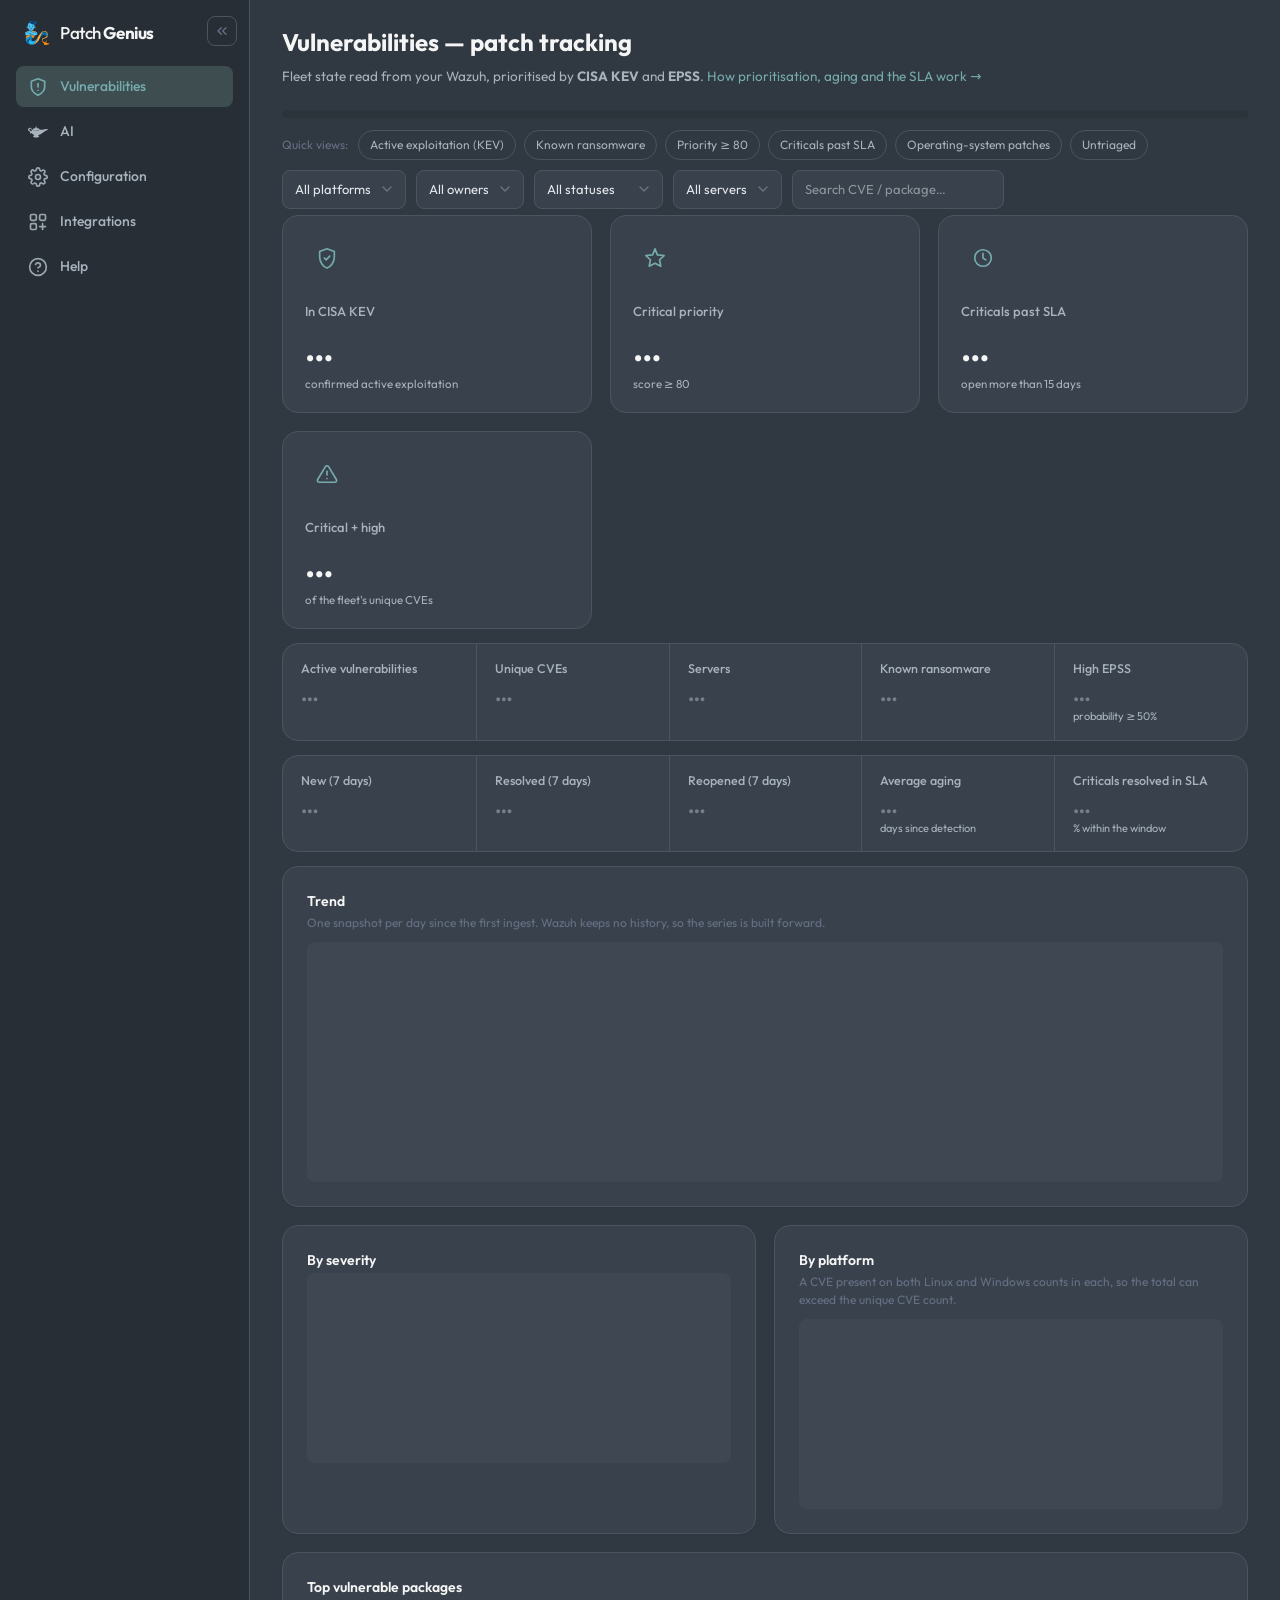
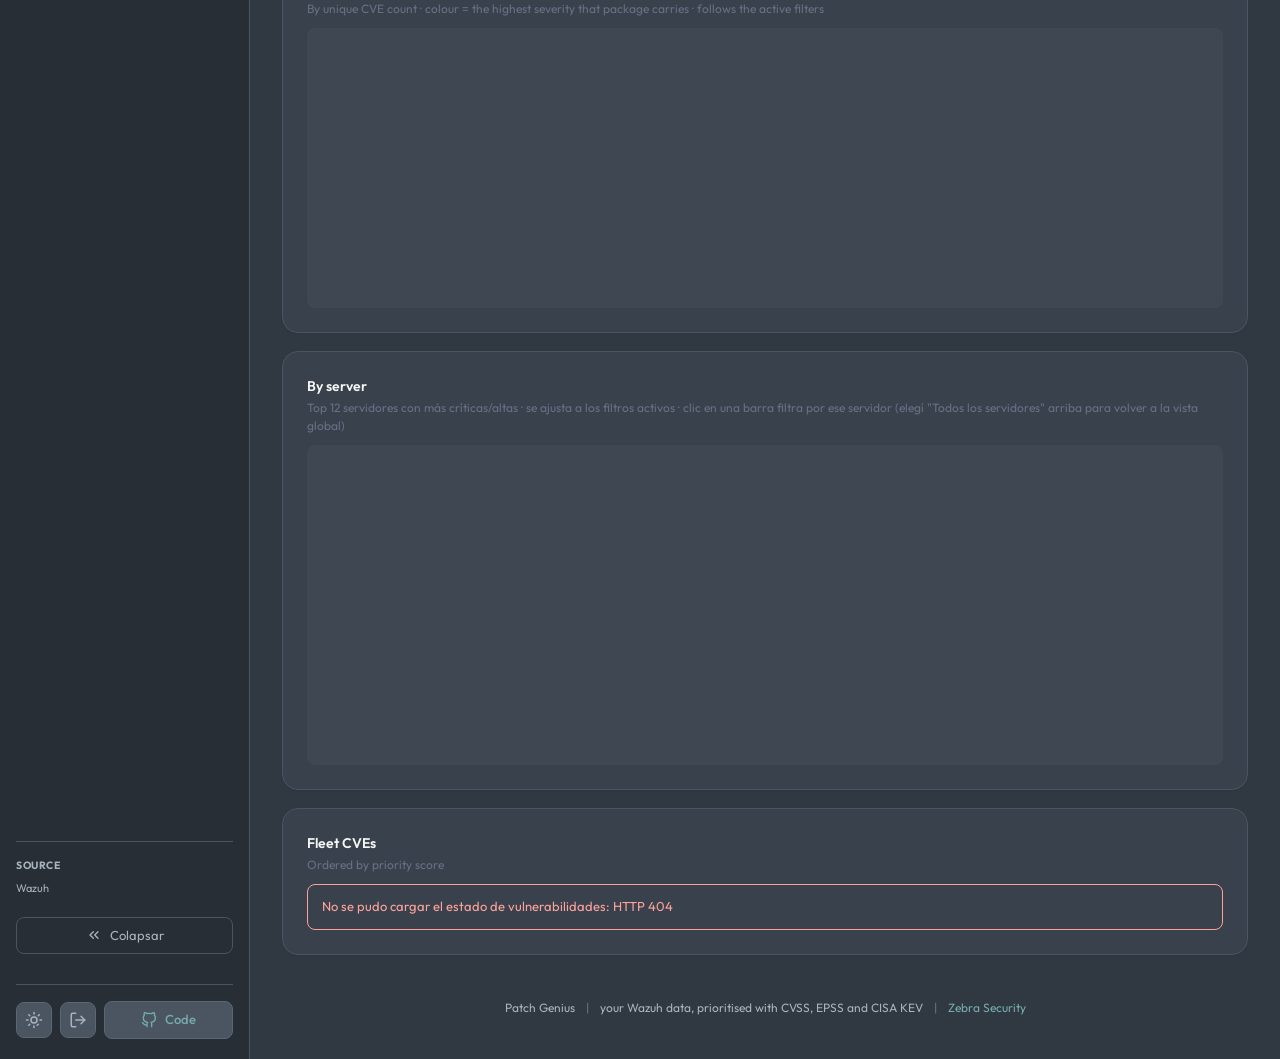
==== static/index.html @ 3a37c3ce "Move the AI brief to its own page The brief is prose — several paragraphs of it — and it was wedged " ====
<!DOCTYPE html>
<html lang="en">
<head>
<meta charset="UTF-8">
<meta name="viewport" content="width=device-width, initial-scale=1.0">
<link rel="icon" type="image/svg+xml" href="/static/assets/soar-shield.svg">
<meta name="theme-color" content="#465fff">
<title>Patch Genius — Vulnerabilities</title>
<link rel="icon" type="image/svg+xml" href="/static/assets/genie.svg">
<link rel="preload" href="/static/tailwind.css" as="style">
<link rel="stylesheet" href="/static/theme.css">
<link rel="stylesheet" href="/static/tailwind.css">
<link rel="stylesheet" href="/static/sidebar.css">
<script>try{if(localStorage.getItem('soc.navCollapsed')==='1')document.documentElement.classList.add('nav-collapsed')}catch(e){}</script>
<script>
  // Fija el tema antes del primer paint para no parpadear.
  (function () {
    try {
      var t = localStorage.getItem('soc.theme');
      if (t !== 'soc' && t !== 'light') t = 'soc';
      document.documentElement.setAttribute('data-theme', t === 'soc' ? 'dark' : 'light');
      document.documentElement.setAttribute('data-brand', t);
    } catch (e) {
      document.documentElement.setAttribute('data-theme', 'dark');
      document.documentElement.setAttribute('data-brand', 'soc');
    }
  })();
</script>
<script src="/static/i18n.js"></script>
<script src="/static/theme.js"></script>
<!-- ApexCharts vendorizado localmente (funciona sin internet / airgap). -->
<script src="/static/vendor/apexcharts.min.js"></script>
<style>
/* ===== Vulnerabilidades — mismos patrones que el resto del panel original ===== */
.visually-hidden{position:absolute;width:1px;height:1px;padding:0;margin:-1px;overflow:hidden;clip:rect(0 0 0 0);white-space:nowrap;border:0}

.page-header{margin-bottom:22px}
.page-title{font-size:24px;font-weight:700;color:var(--color-gray-800);margin:0 0 6px}
.page-desc{color:var(--color-gray-500);font-size:13.5px;line-height:1.6;max-width:860px;margin:0}
[data-theme="dark"] .page-title{color:var(--color-white)}
[data-theme="dark"] .page-desc{color:var(--color-gray-400)}

.demo-banner{display:flex;align-items:center;gap:10px;background:var(--color-brand-50);
  border:1px solid var(--color-brand-200);color:var(--color-brand-700);border-radius:var(--radius-lg);
  padding:10px 14px;font-size:12.5px;margin-bottom:18px}
[data-theme="dark"] .demo-banner{background:#465fff1f;border-color:#465fff40;color:var(--color-brand-300)}
.demo-banner a{color:inherit;text-decoration:underline}

.stat-grid{display:grid;grid-template-columns:repeat(8,1fr);gap:14px;margin-bottom:14px}
@media (max-width:1450px){.stat-grid{grid-template-columns:repeat(4,1fr)}}
@media (max-width:800px){.stat-grid{grid-template-columns:repeat(2,1fr)}}
.stat-card{border:1px solid var(--color-gray-200);border-radius:var(--radius-2xl);background:var(--color-white);
  padding:16px;display:flex;flex-direction:column;gap:8px}
.stat-card .label{font-size:12.5px;color:var(--color-gray-500);font-weight:500}
.stat-card .value{font-size:24px;font-weight:700;color:var(--color-gray-800);font-variant-numeric:tabular-nums;line-height:1.1}
.stat-card .value.is-muted{color:var(--color-gray-300);animation:pulse-skel 1.4s ease-in-out infinite}
@keyframes pulse-skel{0%,100%{opacity:.4}50%{opacity:.9}}
@keyframes skel-shimmer{0%{background-position:100% 0}100%{background-position:0 0}}
.donut-box.is-loading,#chartPkgs.is-loading,#chartSrv.is-loading,#chartEvol.is-loading{
  background:linear-gradient(90deg,var(--color-gray-100) 25%,var(--color-gray-50) 37%,var(--color-gray-100) 63%);
  background-size:400% 100%;animation:skel-shimmer 1.4s ease infinite;border-radius:var(--radius-lg)}
[data-theme="dark"] .donut-box.is-loading,[data-theme="dark"] #chartPkgs.is-loading,
[data-theme="dark"] #chartSrv.is-loading,[data-theme="dark"] #chartEvol.is-loading{
  background:linear-gradient(90deg,#ffffff08 25%,#ffffff14 37%,#ffffff08 63%);background-size:400% 100%}
.cache-age{font-size:11.5px;color:var(--color-gray-400)}
.stat-card.is-bad .value{color:#b42318}
.stat-card.is-good .value{color:#15803d}
.stat-card .hint{font-size:11.5px;color:var(--color-gray-400)}
[data-theme="dark"] .stat-card{border-color:var(--color-gray-800);background:var(--color-gray-dark)}
[data-theme="dark"] .stat-card .value{color:var(--color-white)}
[data-theme="dark"] .stat-card .label{color:var(--color-gray-400)}
[data-theme="dark"] .stat-card.is-bad .value{color:#fda29b}
[data-theme="dark"] .stat-card.is-good .value{color:var(--pg-ok-fg)}

.card-h{font-size:14px;font-weight:600;color:var(--color-gray-800);margin:0 0 2px}
.card-sub{font-size:12px;color:var(--color-gray-500);margin:0 0 10px}
[data-theme="dark"] .card-h{color:var(--color-white)}
.dash-empty{color:var(--color-gray-400);font-size:13px;text-align:center;padding:28px 0}

.mono{font-family:var(--font-mono);font-size:12px;font-weight:600;color:var(--color-brand-700);
  background:var(--color-brand-50);padding:2px 8px;border-radius:6px;white-space:nowrap}
[data-theme="dark"] .mono{background:#84cc1626;color:var(--color-brand-300)}
.pbadge{display:inline-block;padding:3px 10px;border-radius:9999px;font-size:11px;font-weight:700}
.p-critical{background:#fde7e9;color:#b42318}
.p-high{background:#ffedd5;color:#c2410c}
.p-medium{background:#fef9c3;color:#a16207}
.p-low{background:#dcfce7;color:#15803d}
.p-unknown{background:var(--color-gray-100);color:var(--color-gray-500)}
.cve-flags{display:flex;align-items:center;gap:5px;flex-wrap:wrap;margin-top:5px}
.kev-badge{display:inline-flex;align-items:center;gap:3px;padding:2px 8px 2px 6px;border-radius:6px;
  font-size:10.5px;font-weight:700;background:#b42318;color:#fff;letter-spacing:.03em;
  box-shadow:0 0 0 1px #ffffff40 inset;cursor:help}
.kev-badge svg{width:10px;height:10px;flex:none}
.sla-badge{display:inline-block;padding:2px 8px;border-radius:6px;font-size:10.5px;font-weight:700;
  background:#fde7e9;color:#b42318}
[data-theme="dark"] .sla-badge{background:var(--pg-sev-critical)26;color:#fda29b}
.ransom-badge{display:inline-flex;align-items:center;gap:3px;padding:2px 8px;border-radius:6px;
  font-size:10.5px;font-weight:700;background:#3b0764;color:#fff}
[data-theme="dark"] .ransom-badge{background:#a855f740;color:#e9d5ff}
.agent-more{color:var(--color-gray-400);cursor:help;text-decoration:underline dotted;text-underline-offset:2px}
.sbadge{display:inline-block;padding:3px 10px;border-radius:9999px;font-size:11px;font-weight:600;
  background:var(--color-gray-100);color:var(--color-gray-600);text-transform:capitalize;white-space:nowrap}
.s-pendiente{background:#fef9c3;color:#a16207}
.s-en_curso{background:#dbeafe;color:#1d4ed8}
.s-parcial{background:#e0e7ff;color:#4338ca}
.s-resuelto{background:#dcfce7;color:#15803d}
.s-aceptado_riesgo{background:var(--color-gray-100);color:var(--color-gray-500)}
[data-theme="dark"] .sbadge{background:#ffffff12;color:var(--color-gray-300)}

.dash-table-wrap{overflow-x:auto}
.dash-table{width:100%;border-collapse:collapse;font-size:13px}
.dash-table thead th{text-align:left;padding:10px 12px;font-size:11px;font-weight:600;text-transform:uppercase;
  letter-spacing:.04em;color:var(--color-gray-500);border-bottom:1px solid var(--color-gray-200);white-space:nowrap}
.dash-table tbody td{padding:10px 12px;border-bottom:1px solid var(--color-gray-100);color:var(--color-gray-700);vertical-align:top}
.dash-table tbody tr:last-child td{border-bottom:none}
[data-theme="dark"] .dash-table thead th{color:var(--color-gray-400);border-bottom-color:var(--color-gray-800)}
[data-theme="dark"] .dash-table tbody td{border-bottom-color:var(--color-gray-800);color:var(--color-gray-300)}

.toolbar{display:flex;gap:10px;flex-wrap:wrap;align-items:center;margin-bottom:20px}
.select,.input{appearance:none;-webkit-appearance:none;
  background:var(--color-white) url("data:image/svg+xml,%3Csvg xmlns='http://www.w3.org/2000/svg' width='16' height='16' viewBox='0 0 24 24' fill='none' stroke='%236b7280' stroke-width='2' stroke-linecap='round' stroke-linejoin='round'%3E%3Cpolyline points='6 9 12 15 18 9'/%3E%3C/svg%3E") no-repeat right 10px center;
  border:1px solid var(--color-gray-200);border-radius:var(--radius-lg);padding:9px 34px 9px 12px;font-size:13px;
  color:var(--color-gray-700);cursor:pointer;font-family:inherit}
.input{background-image:none;padding-right:12px;cursor:text}
.select:focus,.input:focus{outline:none;border-color:var(--color-brand-400);box-shadow:0 0 0 3px #465fff26}
[data-theme="dark"] .select,[data-theme="dark"] .input{background-color:var(--color-gray-dark);border-color:var(--color-gray-800);color:var(--color-gray-200)}
.events-count{font-size:12.5px;color:var(--color-gray-500);margin-left:auto;font-variant-numeric:tabular-nums}
.check{display:inline-flex;align-items:center;gap:6px;font-size:13px;color:var(--color-gray-600);cursor:pointer}
[data-theme="dark"] .check{color:var(--color-gray-300)}

.btn-sm{padding:6px 12px;font-size:12.5px;border-radius:var(--radius-lg)}
.btn-ghost{border:1px solid var(--color-gray-200);background:transparent;color:var(--color-gray-700);cursor:pointer;font-family:inherit}
.btn-ghost:hover{background:var(--color-gray-50)}
[data-theme="dark"] .btn-ghost{border-color:var(--color-gray-700);color:var(--color-gray-200)}
[data-theme="dark"] .btn-ghost:hover{background:#ffffff0a}

.loading{color:var(--color-gray-400);font-size:13px;text-align:center;padding:28px 0}
.empty h3{margin:0 0 6px;font-size:15px;color:var(--color-gray-700)}
.empty p{margin:0;font-size:13px;color:var(--color-gray-500)}
[data-theme="dark"] .empty h3{color:var(--color-gray-200)}
.alert{border-radius:var(--radius-lg);padding:12px 14px;font-size:13px}
.alert-err{background:var(--color-error-50);color:var(--color-error-700);border:1px solid var(--color-error-200)}
[data-theme="dark"] .alert-err{background:var(--pg-sev-critical)26;color:#fda29b;border-color:var(--pg-sev-critical)40}

/* Modal de asignación */
.modal-backdrop{position:fixed;inset:0;background:#00000066;display:flex;align-items:center;justify-content:center;z-index:100}
.modal{background:var(--color-white);border-radius:var(--radius-2xl);padding:22px;width:440px;max-width:92vw;
  box-shadow:0 20px 60px #00000040}
.modal h3{margin:0 0 4px;font-size:16px;color:var(--color-gray-800)}
.modal .modal-sub{font-size:12.5px;color:var(--color-gray-500);margin:0 0 16px}
.modal label{display:block;font-size:12px;font-weight:600;color:var(--color-gray-500);margin:12px 0 4px}
.field-hint{font-size:11px;color:var(--color-gray-400);margin:4px 0 0;line-height:1.4}
.modal .input,.modal textarea{width:100%;box-sizing:border-box}
.modal textarea{border:1px solid var(--color-gray-200);border-radius:var(--radius-lg);padding:9px 12px;
  font-size:13px;color:var(--color-gray-700);font-family:inherit;min-height:70px;resize:vertical}
.modal-actions{display:flex;gap:10px;justify-content:flex-end;margin-top:18px}
[data-theme="dark"] .modal{background:var(--color-gray-dark);border:1px solid var(--color-gray-800)}
[data-theme="dark"] .modal h3{color:var(--color-white)}
[data-theme="dark"] .modal textarea{background:var(--color-gray-dark);border-color:var(--color-gray-800);color:var(--color-gray-200)}

.footer{margin-top:26px;padding:18px 0;color:var(--color-gray-400);font-size:12px;text-align:center}
.footer a{color:inherit}
.footer .sep{margin:0 8px;opacity:.5}

/* Paleta "Genius" — colorhunt F5F5F5 / 76ABAE / 303841 / FF5722.
   Se redefine sobre los tokens del tema oscuro en vez de tocar tailwind.css,
   que es un build congelado sin fuente en este repo.
   El naranja de la paleta se reserva para severidad Alta: en un panel de
   seguridad el naranja ya significa algo, y usarlo tambien de color de marca
   volveria ambiguo cada boton. La marca es el teal. */
[data-theme="dark"]{
  --color-gray-dark:var(--pg-surface);   /* superficie de tarjetas */
  --color-gray-900:var(--pg-bg);    /* fondo de pagina */
  --color-gray-950:var(--pg-surface-deep);
  --color-gray-800:var(--pg-border);    /* bordes */
  --color-gray-700:#5a6672;
  --color-gray-400:var(--pg-text-muted);
  --color-gray-300:#c9d1d9;
  --color-white:var(--pg-text);
  --color-brand-500:var(--pg-brand);
  --color-brand-400:var(--pg-brand-soft);
  --color-brand-300:var(--pg-brand-pale);
}
[data-theme="dark"] body{background:var(--pg-bg);color:var(--pg-text)}
[data-theme="dark"] .sidebar{background:var(--pg-surface-deep);border-right:1px solid var(--pg-border)}
[data-theme="dark"] .brand-platform{color:var(--pg-text)}
[data-theme="dark"] .side-nav a{color:var(--pg-text-muted)}
[data-theme="dark"] .side-nav a:hover{background:var(--pg-surface);color:var(--pg-text)}
[data-theme="dark"] .side-nav a.active{background:#3d4d50;color:var(--pg-brand)}
[data-theme="dark"] .footer{color:var(--pg-text-muted)}
[data-theme="dark"] .btn-primary,[data-theme="dark"] .btn{background:var(--pg-brand);border-color:var(--pg-brand);color:var(--pg-on-brand)}
[data-theme="dark"] a{color:var(--pg-brand)}
[data-theme="dark"] .select:focus,[data-theme="dark"] .input:focus{outline:2px solid var(--pg-brand)}
/* Silueta usada como mascara: asi hereda el color del enlace y su estado
   activo, cosa que un <img> externo no puede hacer. */
.ai-ico{width:20px;height:20px;flex:none;background-color:currentColor;
  -webkit-mask:url(/static/assets/genie-lamp.svg) no-repeat center/contain;
  mask:url(/static/assets/genie-lamp.svg) no-repeat center/contain}
.brand-platform .shield{width:26px;height:26px;object-fit:contain;flex:none}
.qf{font-size:12px;padding:5px 11px;border-radius:999px;cursor:pointer;
    border:1px solid var(--color-gray-800);background:transparent;color:var(--color-gray-400)}
.qf:hover{border-color:var(--pg-brand);color:var(--pg-brand)}
.qf.on{background:var(--pg-brand);border-color:var(--pg-brand);color:var(--pg-on-brand);font-weight:600}
.chip{display:inline-flex;align-items:center;gap:6px;font-size:12px;padding:4px 8px 4px 10px;
      border-radius:999px;background:var(--color-gray-dark);border:1px solid var(--color-gray-800);
      color:var(--color-gray-300)}
.chip b{font-weight:600;color:var(--color-white)}
.chip button{border:0;background:transparent;color:var(--color-gray-400);cursor:pointer;
             font-size:14px;line-height:1;padding:0 2px}
.chip button:hover{color:var(--pg-sev-high)}
.chip-clear{font-size:12px;color:var(--pg-brand);background:none;border:0;cursor:pointer;text-decoration:underline}
/* Jerarquia de indicadores, siguiendo el patron de TailAdmin: pocas tarjetas
   grandes con icono arriba, el resto compacto debajo. Antes eran catorce cajas
   identicas y ninguna se leia primero. */
.stat-grid-hero{grid-template-columns:repeat(auto-fit,minmax(230px,1fr));gap:18px;margin-bottom:14px}
.stat-grid-sub{grid-template-columns:repeat(auto-fit,minmax(160px,1fr));gap:14px;margin-bottom:14px}
.stat-hero{padding:20px 22px}
.stat-hero .value{font-size:34px;letter-spacing:-.5px}
.stat-hero .label{font-size:13px}
.stat-ico{display:flex;align-items:center;justify-content:center;width:44px;height:44px;
          border-radius:12px;margin-bottom:14px;background:var(--pg-border)33;color:var(--pg-brand)}
.stat-ico svg{width:22px;height:22px}
.stat-hero.is-bad .stat-ico{background:var(--pg-sev-high)26;color:var(--pg-sev-high)}
[data-theme="dark"] .stat-ico{background:var(--pg-border)40}
.stat-grid-sub .stat-card{padding:14px 16px}
.stat-grid-sub .value{font-size:20px}
/* Metricas de contexto agrupadas en una sola tarjeta con divisores internos
   (patron del dashboard SaaS de TailAdmin). Diez cajas bordeadas sueltas eran
   mucho borde para numeros que son contexto, y no decian que va con que. */
.stat-strip{display:grid;grid-template-columns:repeat(auto-fit,minmax(150px,1fr));
  border:1px solid var(--pg-border);border-radius:var(--radius-2xl,16px);
  background:var(--pg-surface);margin-bottom:14px;overflow:hidden}
.strip-cell{padding:15px 18px;border-left:1px solid var(--pg-border)}
.strip-cell:first-child{border-left:0}
.strip-cell .label{font-size:12.5px;color:var(--pg-text-muted);font-weight:500}
.strip-cell .value{font-size:21px;font-weight:700;color:var(--pg-text);
  font-variant-numeric:tabular-nums;line-height:1.25;margin-top:2px}
.strip-cell .value.is-muted{color:var(--pg-text-muted);opacity:.55}
.strip-cell .hint{font-size:11px;color:var(--pg-text-muted);margin-top:3px;line-height:1.4}
@media (max-width:640px){.strip-cell{border-left:0;border-top:1px solid var(--pg-border)}
  .strip-cell:first-child{border-top:0}}
/* Paginacion del lado del servidor: cada fila trae su detalle por agente y por
   paquete, asi que traer el parque entero para pintar una pagina eran 2,6 MB. */
.pager{display:flex;align-items:center;justify-content:space-between;gap:14px;
  flex-wrap:wrap;margin-top:16px;padding-top:14px;border-top:1px solid var(--pg-border)}
.pager-size{display:flex;align-items:center;gap:8px;font-size:12.5px;color:var(--pg-text-muted)}
.pager-size .select{width:auto;padding-right:30px}
.pager-range{font-size:12.5px;color:var(--pg-text-muted)}
.pager-nav{display:flex;align-items:center;gap:6px}
.pg-num{min-width:32px;height:32px;padding:0 8px;border-radius:8px;font-size:12.5px;cursor:pointer;
  border:1px solid var(--pg-border);background:transparent;color:var(--pg-text-muted)}
.pg-num:hover{border-color:var(--pg-brand);color:var(--pg-brand)}
.pg-num.on{background:var(--pg-brand);border-color:var(--pg-brand);color:var(--pg-on-brand);font-weight:600}
.pg-gap{color:var(--pg-text-muted);padding:0 2px;font-size:12.5px}
.pager button[disabled]{opacity:.4;cursor:default}
@media (max-width:640px){.pager{justify-content:center}}
/* Severidad como control segmentado en vez de desplegable (patron de tabs de
   TailAdmin). Son seis opciones fijas: verlas todas y elegir en un clic es mejor
   que abrir una lista, y ademas deja lugar para el conteo de cada una. */
.sevtabs{display:flex;justify-content:safe center;overflow-x:auto;gap:2px;padding:4px;border-radius:11px;
  background:var(--pg-surface-alt);margin-bottom:12px}
.sevtabs::-webkit-scrollbar{height:5px}
.sevtabs::-webkit-scrollbar-thumb{background:var(--pg-border);border-radius:999px}
.sevtab{display:inline-flex;align-items:center;gap:7px;white-space:nowrap;cursor:pointer;
  border:0;background:transparent;color:var(--pg-text-muted);font-size:.83rem;font-weight:500;
  padding:8px 13px;border-radius:8px;transition:background .15s,color .15s;font-family:inherit}
.sevtab:hover{color:var(--pg-text)}
.sevtab.on{background:var(--pg-surface);color:var(--pg-text);font-weight:600;
  box-shadow:0 1px 2px rgba(0,0,0,.25)}
.sevtab .dot{width:8px;height:8px;border-radius:3px;flex:none}
.sevtab .n{font-size:.76rem;color:var(--pg-text-muted);font-variant-numeric:tabular-nums}
.sevtab.on .n{color:var(--pg-text)}

/* Paginacion con texto: numeros de 40x40 y "Pagina X de Y" cuando no entran. */
.pg-num{min-width:40px;height:40px;padding:0 10px;border-radius:9px;font-size:.84rem;cursor:pointer;
  border:1px solid transparent;background:transparent;color:var(--pg-text-muted);font-family:inherit}
.pg-num:hover{background:var(--pg-brand);color:var(--pg-on-brand)}
.pg-num.on{background:var(--pg-brand);color:var(--pg-on-brand);font-weight:600}
.pager-mobile{display:none;font-size:.83rem;color:var(--pg-text-muted);font-weight:500}
@media (max-width:700px){
  #pagerPages{display:none}
  .pager-mobile{display:block}
}
</style>
</head>
<body>
<div class="app-shell">
<aside class="sidebar">
  <span class="brand-platform"><img class="shield" src="/static/assets/genie.svg" alt=""><span>Patch <b>Genius</b></span></span>
  <nav class="side-nav" aria-label="Main navigation">
    <a href="/" class="active" aria-current="page">
      <svg viewBox="0 0 24 24" fill="none" stroke="currentColor" stroke-width="2" stroke-linecap="round" stroke-linejoin="round" aria-hidden="true"><path d="M12 22s8-4 8-10V5l-8-3-8 3v7c0 6 8 10 8 10z"/><line x1="12" y1="8" x2="12" y2="12"/><line x1="12" y1="16" x2="12.01" y2="16"/></svg>
      <span data-i18n="nav.vulns">Vulnerabilities</span>
    </a>
    <a href="/brief">
      <span class="ai-ico" aria-hidden="true"></span>
      <span data-i18n="nav.brief">AI</span>
    </a>
    <a href="/config">
      <svg viewBox="0 0 24 24" fill="none" stroke="currentColor" stroke-width="2" stroke-linecap="round" stroke-linejoin="round" aria-hidden="true"><circle cx="12" cy="12" r="3"/><path d="M19.4 15a1.65 1.65 0 0 0 .33 1.82l.06.06a2 2 0 1 1-2.83 2.83l-.06-.06a1.65 1.65 0 0 0-1.82-.33 1.65 1.65 0 0 0-1 1.51V21a2 2 0 1 1-4 0v-.09A1.65 1.65 0 0 0 9 19.4a1.65 1.65 0 0 0-1.82.33l-.06.06a2 2 0 1 1-2.83-2.83l.06-.06a1.65 1.65 0 0 0 .33-1.82 1.65 1.65 0 0 0-1.51-1H3a2 2 0 1 1 0-4h.09A1.65 1.65 0 0 0 4.6 9a1.65 1.65 0 0 0-.33-1.82l-.06-.06a2 2 0 1 1 2.83-2.83l.06.06A1.65 1.65 0 0 0 9 4.6a1.65 1.65 0 0 0 1-1.51V3a2 2 0 1 1 4 0v.09a1.65 1.65 0 0 0 1 1.51 1.65 1.65 0 0 0 1.82-.33l.06-.06a2 2 0 1 1 2.83 2.83l-.06.06a1.65 1.65 0 0 0-.33 1.82V9a1.65 1.65 0 0 0 1.51 1H21a2 2 0 1 1 0 4h-.09a1.65 1.65 0 0 0-1.51 1z"/></svg>
      <span data-i18n="nav.config">Configuration</span>
    </a>
    <a href="/integraciones">
      <svg viewBox="0 0 24 24" fill="none" stroke="currentColor" stroke-width="2" stroke-linecap="round" stroke-linejoin="round" aria-hidden="true"><rect x="3" y="3" width="7" height="7" rx="1.5"/><rect x="14" y="3" width="7" height="7" rx="1.5"/><rect x="3" y="14" width="7" height="7" rx="1.5"/><path d="M17.5 14v7M14 17.5h7"/></svg>
      <span data-i18n="nav.integrations">Integrations</span>
    </a>
    <a href="/ayuda">
      <svg viewBox="0 0 24 24" fill="none" stroke="currentColor" stroke-width="2" stroke-linecap="round" stroke-linejoin="round" aria-hidden="true"><circle cx="12" cy="12" r="10"/><path d="M9.09 9a3 3 0 0 1 5.83 1c0 2-3 3-3 3"/><line x1="12" y1="17" x2="12.01" y2="17"/></svg>
      <span data-i18n="nav.help">Help</span>
    </a>
  </nav>
  <div class="sidebar-spacer"></div>
  <div class="side-status">
    <span class="side-status-h">Source</span>
    <span class="build-version" id="sideSource">Wazuh</span>
  </div>
  <div class="sidebar-foot">
    <button type="button" class="theme-toggle" id="themeToggle" onclick="toggleTheme()" aria-label="Toggle light/dark theme" title="Toggle theme">
      <svg class="icon-moon" viewBox="0 0 24 24" fill="none" stroke="currentColor" stroke-width="2" stroke-linecap="round" stroke-linejoin="round"><path d="M21 12.79A9 9 0 1 1 11.21 3 7 7 0 0 0 21 12.79z"/></svg>
      <svg class="icon-sun" viewBox="0 0 24 24" fill="none" stroke="currentColor" stroke-width="2" stroke-linecap="round" stroke-linejoin="round"><circle cx="12" cy="12" r="4"/><path d="M12 2v2M12 20v2M4.93 4.93l1.41 1.41M17.66 17.66l-1.41 1.41M2 12h2M20 12h2M6.34 17.66l-1.41 1.41M19.07 4.93l-1.41 1.41"/></svg>
    </button>
    <button type="button" class="theme-toggle" id="logoutBtn" onclick="doLogout()"
            aria-label="Sign out" title="Sign out">
      <svg viewBox="0 0 24 24" fill="none" stroke="currentColor" stroke-width="2" stroke-linecap="round" stroke-linejoin="round" aria-hidden="true"><path d="M9 21H5a2 2 0 0 1-2-2V5a2 2 0 0 1 2-2h4"/><polyline points="16 17 21 12 16 7"/><line x1="21" y1="12" x2="9" y2="12"/></svg>
    </button>
    <a class="nav-exit" href="https://github.com/" target="_blank" rel="noopener" style="text-decoration:none;justify-content:center;flex:1">
      <svg viewBox="0 0 24 24" fill="none" stroke="currentColor" stroke-width="2" stroke-linecap="round" stroke-linejoin="round" aria-hidden="true"><path d="M9 19c-5 1.5-5-2.5-7-3m14 6v-3.87a3.37 3.37 0 0 0-.94-2.61c3.14-.35 6.44-1.54 6.44-7A5.44 5.44 0 0 0 20 4.77 5.07 5.07 0 0 0 19.91 1S18.73.65 16 2.48a13.38 13.38 0 0 0-7 0C6.27.65 5.09 1 5.09 1A5.07 5.07 0 0 0 5 4.77a5.44 5.44 0 0 0-1.5 3.78c0 5.42 3.3 6.61 6.44 7A3.37 3.37 0 0 0 9 18.13V22"/></svg>
      Code
    </a>
  </div>
</aside>
<div class="app-main">
<main class="container">
  <div class="page-header">
    <h1 class="page-title">Vulnerabilities — patch tracking</h1>
    <p class="page-desc">Fleet state read from your Wazuh, prioritised by <strong>CISA KEV</strong> and <strong>EPSS</strong>. <a href="/ayuda">How prioritisation, aging and the SLA work &rarr;</a></p>
  </div>

  <div id="setupHint" style="display:none;background:var(--pg-warn-bg);color:var(--pg-warn-fg);border:1px solid var(--pg-warn-border);
       border-radius:10px;padding:14px 16px;margin-bottom:16px;font-size:13px;line-height:1.6">
    <b>No data yet.</b> Connect your Wazuh in
    <a href="/config" style="color:var(--pg-warn-fg);text-decoration:underline">Configuration</a>
    and run the first refresh. If the indexer only listens on 127.0.0.1 and this app
    runs on another host, read <code>docs/ONBOARDING.md</code> first.
  </div>
  <nav class="sevtabs" id="sevTabs" role="tablist" aria-label="Filter by severity"></nav>
  <div class="quick-filters" style="display:flex;gap:8px;flex-wrap:wrap;margin-bottom:10px;align-items:center">
    <span style="font-size:12px;color:var(--color-gray-500);margin-right:2px">Quick views:</span>
    <button type="button" class="qf" data-qf="kev">Active exploitation (KEV)</button>
    <button type="button" class="qf" data-qf="ransom">Known ransomware</button>
    <button type="button" class="qf" data-qf="score">Priority ≥ 80</button>
    <button type="button" class="qf" data-qf="sla">Criticals past SLA</button>
    <button type="button" class="qf" data-qf="os">Operating-system patches</button>
    <button type="button" class="qf" data-qf="untriaged">Untriaged</button>
  </div>
  <div id="activeChips" style="display:none;gap:8px;flex-wrap:wrap;align-items:center;margin-bottom:10px"></div>
  <div class="toolbar">
    <label class="visually-hidden" for="filter-plat">Filter by platform</label>
    <select class="select" id="filter-plat" aria-label="Filter by platform" onchange="reloadCves()">
      <option value="">All platforms</option>
    </select>
    <label class="visually-hidden" for="filter-owner">Filter by owner</label>
    <select class="select" id="filter-owner" aria-label="Filter by owner" onchange="reloadCves()">
      <option value="">All owners</option>
    </select>
    <label class="visually-hidden" for="filter-estado">Filter by remediation status</label>
    <select class="select" id="filter-estado" aria-label="Filter by remediation status" onchange="reloadCves()">
      <option value="">All statuses</option>
      <option value="pendiente">Pending</option>
      <option value="en_curso">In progress</option>
      <option value="parcial">Partial</option>
      <option value="resuelto">Resolved</option>
      <option value="aceptado_riesgo">Risk accepted</option>
    </select>
    <label class="visually-hidden" for="filter-agent">Filtrar por servidor</label>
    <select class="select" id="filter-agent" aria-label="Filtrar por servidor" onchange="reloadCves()">
      <option value="">All servers</option>
    </select>
    <label class="visually-hidden" for="filter-q">Search CVE, description or package</label>
    <input class="input" id="filter-q" type="search" placeholder="Search CVE / package…" oninput="debouncedReload()">
    <span id="events-count" class="events-count" aria-live="polite"></span>
  </div>
  <p class="cache-age" id="cache-age" style="margin:-14px 0 20px"></p>

  <section class="stat-grid stat-grid-hero" aria-label="Priority indicators">
    <div class="stat-card stat-hero" id="card-kev"><span class="stat-ico"><svg viewBox="0 0 24 24" fill="none" stroke="currentColor" stroke-width="1.8" stroke-linecap="round" stroke-linejoin="round"><path d="M12 2 4 5v6c0 5.5 3.8 10.7 8 12 4.2-1.3 8-6.5 8-12V5l-8-3z"/><path d="m9 12 2 2 4-4"/></svg></span><div class="label">In CISA KEV</div><div class="value is-muted" id="stat-kev">…</div><div class="hint">confirmed active exploitation</div></div>
    <div class="stat-card stat-hero"><span class="stat-ico"><svg viewBox="0 0 24 24" fill="none" stroke="currentColor" stroke-width="1.8" stroke-linecap="round" stroke-linejoin="round"><path d="m12 2 2.6 6.6L22 9.3l-5 4.6 1.3 7L12 17.8 5.7 20.9 7 13.9l-5-4.6 7.4-.7L12 2z"/></svg></span><div class="label">Critical priority</div><div class="value is-muted" id="stat-prio">…</div><div class="hint" id="hint-prio">score ≥ 80</div></div>
    <div class="stat-card stat-hero" id="card-sla"><span class="stat-ico"><svg viewBox="0 0 24 24" fill="none" stroke="currentColor" stroke-width="1.8" stroke-linecap="round" stroke-linejoin="round"><circle cx="12" cy="12" r="9"/><path d="M12 7v5l3 2"/></svg></span><div class="label">Criticals past SLA</div><div class="value is-muted" id="stat-sla">…</div><div class="hint" id="hint-sla">open more than 15 days</div></div>
    <div class="stat-card stat-hero"><span class="stat-ico"><svg viewBox="0 0 24 24" fill="none" stroke="currentColor" stroke-width="1.8" stroke-linecap="round" stroke-linejoin="round"><path d="M10.3 3.9 1.8 18a2 2 0 0 0 1.7 3h17a2 2 0 0 0 1.7-3L13.7 3.9a2 2 0 0 0-3.4 0z"/><line x1="12" y1="9" x2="12" y2="13"/><line x1="12" y1="17" x2="12.01" y2="17"/></svg></span><div class="label">Critical + high</div><div class="value is-muted" id="stat-ca">…</div><div class="hint">of the fleet's unique CVEs</div></div>
  </section>

  <section class="stat-strip" aria-label="Fleet context">
      <div class="strip-cell"><div class="label">Active vulnerabilities</div><div class="value is-muted" id="stat-total">…</div></div>
      <div class="strip-cell"><div class="label">Unique CVEs</div><div class="value is-muted" id="stat-cves">…</div></div>
      <div class="strip-cell"><div class="label">Servers</div><div class="value is-muted" id="stat-srv">…</div></div>
      <div class="strip-cell"><div class="label">Known ransomware</div><div class="value is-muted" id="stat-ransom">…</div></div>
      <div class="strip-cell"><div class="label">High EPSS</div><div class="value is-muted" id="stat-epss">…</div><div class="hint"><span id="hint-epss">probability ≥ 50%</span></div></div>
  </section>

  <section class="stat-strip" aria-label="Last 7 days">
      <div class="strip-cell"><div class="label">New (7 days)</div><div class="value is-muted" id="stat-nuevas">…</div></div>
      <div class="strip-cell"><div class="label">Resolved (7 days)</div><div class="value is-muted" id="stat-resueltas">…</div></div>
      <div class="strip-cell"><div class="label">Reopened (7 days)</div><div class="value is-muted" id="stat-reabiertas">…</div></div>
      <div class="strip-cell"><div class="label">Average aging</div><div class="value is-muted" id="stat-aging">…</div><div class="hint">days since detection</div></div>
      <div class="strip-cell"><div class="label">Criticals resolved in SLA</div><div class="value is-muted" id="stat-sla-pct">…</div><div class="hint">% within the window</div></div>
  </section>

  <div id="sin-datos" hidden>
    <div class="alert alert-err">No data yet. Connect your Wazuh in <a href="/integraciones">Integrations</a>.</div>
  </div>

  <section class="section" aria-label="Trend" style="margin-bottom:18px;">
    <h3 class="card-h">Trend</h3>
    <p class="card-sub">One snapshot per day since the first ingest. Wazuh keeps no history, so the series is built forward.</p>
    <div class="donut-box is-loading" id="chartEvol" style="min-height:240px"></div>
  </section>

  <div class="dist-row" style="display:grid;grid-template-columns:repeat(auto-fit,minmax(320px,1fr));gap:18px;margin-bottom:18px">
    <section class="section" aria-label="By severity" style="margin-bottom:0">
      <h3 class="card-h">By severity</h3>
      <div class="donut-box is-loading" id="donutSev" style="min-height:190px"></div>
      <div class="donut-legend" id="legSev"></div>
    </section>

    <section class="section" aria-label="By platform" style="margin-bottom:0">
      <h3 class="card-h">By platform</h3>
      <p class="card-sub">A CVE present on both Linux and Windows counts in each, so the total can exceed the unique CVE count.</p>
      <div class="donut-box is-loading" id="donutPlat" style="min-height:190px"></div>
      <div class="donut-legend" id="legPlat"></div>
    </section>
  </div>

  <section class="section" aria-label="Top vulnerable packages" style="margin-bottom:18px;">
    <h3 class="card-h">Top vulnerable packages</h3>
    <p class="card-sub">By unique CVE count · colour = the highest severity that package carries · follows the active filters</p>
    <div class="donut-legend" id="legPkgSev" style="flex-direction:row;flex-wrap:wrap;gap:14px;margin-bottom:8px"></div>
    <div id="chartPkgs" class="is-loading" style="min-height:280px"></div>
    <div id="osSummary" style="display:none;margin-top:14px">
      <h4 style="font-size:13px;margin:0 0 4px;font-weight:600">Operating-system level vulnerabilities</h4>
      <p style="font-size:11.5px;color:var(--color-gray-500);margin:0 0 6px;line-height:1.5">
        These close with a cumulative update or KB, not by upgrading a package. They are listed
        separately because a single OS carries thousands of CVEs and would bury the ranking.</p>
    </div>
  </section>

  <section class="section" aria-label="Vulnerabilidades por servidor" style="margin-bottom:18px;">
    <h3 class="card-h">By server</h3>
    <p class="card-sub">Top 12 servidores con más críticas/altas · se ajusta a los filtros activos · clic en una barra filtra por ese servidor (elegí "Todos los servidores" arriba para volver a la vista global)</p>
    <div id="chartSrv" class="is-loading" style="min-height:320px"></div>
  </section>

  <section class="section" aria-label="Fleet CVEs">
    <h3 class="card-h">Fleet CVEs</h3>
    <p class="card-sub">Ordered by priority score</p>
    <div id="cves-body">
      <div class="loading">Loading CVEs…</div>
    </div>
    <div class="pager" id="pager" hidden>
      <div class="pager-size">
        <label for="page-size">Rows per page</label>
        <select class="select" id="page-size" onchange="changePageSize()">
          <option value="10" selected>10</option>
          <option value="25">25</option>
          <option value="50">50</option>
          <option value="100">100</option>
          <option value="200">200</option>
        </select>
      </div>
      <div class="pager-range" id="pagerRange"></div>
      <div class="pager-nav">
        <button type="button" class="btn-ghost btn-sm" id="pgPrev" onclick="goPage(page-1)">Previous</button>
        <span class="pager-mobile" id="pagerMobile"></span>
        <span id="pagerPages"></span>
        <button type="button" class="btn-ghost btn-sm" id="pgNext" onclick="goPage(page+1)">Next</button>
      </div>
    </div>
  </section>

  <footer class="footer">
    Patch Genius <span class="sep">|</span> your Wazuh data, prioritised with CVSS, EPSS and CISA KEV <span class="sep">|</span> <a href="https://zebrasecurity.io" target="_blank" rel="noopener">Zebra Security</a>
  </footer>
</main>
</div><!-- /app-main -->
</div><!-- /app-shell -->

<!-- Modal de asignación -->
<div class="modal-backdrop" id="modal" hidden>
  <div class="modal" role="dialog" aria-modal="true" aria-labelledby="modal-title">
    <h3 id="modal-title">Track</h3>
    <p class="modal-sub" id="modal-cve"></p>
    <label for="m-owner">Owner</label>
    <input class="input" id="m-owner" list="owners-list" placeholder="Name">
    <datalist id="owners-list"></datalist>
    <label for="m-owner-email">Owner e-mail</label>
    <input class="input" id="m-owner-email" type="email" placeholder="nombre@empresa.com">
    <p class="field-hint">Used by the SMTP integration to remind the owner. Nothing is sent while that integration is off.</p>
    <label for="m-status">Status</label>
    <select class="select" id="m-status" style="width:100%">
      <option value="pendiente">Pending</option>
      <option value="en_curso">In progress</option>
      <option value="parcial">Partial</option>
      <option value="resuelto">Resolved</option>
      <option value="aceptado_riesgo">Risk accepted</option>
    </select>
    <label for="m-due">Due date</label>
    <input class="input" id="m-due" type="date">
    <label for="m-notes">Notes</label>
    <textarea id="m-notes" placeholder="Maintenance window, ticket, reason the risk was accepted…"></textarea>
    <div class="modal-actions">
      <button type="button" class="btn-ghost btn-sm" id="m-delete" onclick="deleteAssignment()">Remove tracking</button>
      <span style="flex:1"></span>
      <button type="button" class="btn-ghost btn-sm" onclick="closeModal()">Cancel</button>
      <button type="button" class="btn-ghost btn-sm" style="background:var(--color-brand-600);color:#fff;border-color:var(--color-brand-600)" onclick="saveAssignment()">Save</button>
    </div>
  </div>
</div>

<script>
function escapeHtml(text) {
  if (text === null || text === undefined) return '';
  const div = document.createElement('div');
  div.textContent = String(text);
  return div.innerHTML;
}
// El separador de miles sigue al idioma: 2,515 en ingles y 2.515 en espanol.
let fmtNum = new Intl.NumberFormat('en');
window.addEventListener('i18n:changed', function (e) {
  fmtNum = new Intl.NumberFormat(e.detail.lang === 'es' ? 'es-AR' : 'en');
});

// --- Estado ---
let sevFilter = '';
// El filtro viaja en minusculas; el estado y las etiquetas usan la forma de Wazuh.
const SEV_KEY = { critical: 'Critical', high: 'High', medium: 'Medium',
                  low: 'Low', untriaged: 'Untriaged' };
let pageSize = 10;
let page = 1;
let totalCves = 0;
let allCves = [];
let ownersKnown = [];
let evolChart = null;
let donutChart = null;
let platChart = null;
let pkgsChart = null;
let srvChart = null;
let debounceTimer = null;

const SEV_CLASS = { Critical: 'p-critical', High: 'p-high', Medium: 'p-medium', Low: 'p-low', Untriaged: 'p-unknown' };
const SEV_LABEL = { Critical: 'Critical', High: 'High', Medium: 'Medium', Low: 'Low', Untriaged: 'Untriaged' };
// Los colores de los graficos salen de los mismos tokens que el CSS (theme.css),
// no de literales duplicados: cambiar la paleta en un solo lugar alcanza.
const cssVar = (name, fallback) =>
  (getComputedStyle(document.documentElement).getPropertyValue(name) || '').trim() || fallback;
// Sin triar = gris: Wazuh todavia no tiene score de NVD, no es una severidad baja.
const SEV_HEX = {
  Critical:  cssVar('--pg-sev-critical',  '#f04438'),
  High:      cssVar('--pg-sev-high',      '#ff5722'),
  Medium:    cssVar('--pg-sev-medium',    '#eab308'),
  Low:       cssVar('--pg-sev-low',       '#22c55e'),
  Untriaged: cssVar('--pg-sev-untriaged', '#94a3b8'),
};
const ESTADO_LABEL = {
  pendiente: 'Pendiente', en_curso: 'En curso', parcial: 'Parcial',
  resuelto: 'Resuelto', aceptado_riesgo: 'Riesgo aceptado',
};

function isDark() { return document.documentElement.getAttribute('data-theme') === 'dark'; }
function chartFore() { return isDark() ? '#98a2b3' : '#667085'; }

// --- Summary (KPIs + patching) ---
async function loadSummary() {
  const res = await fetch(`/vulnerabilities/summary?${filters()}`);
  if (!res.ok) {
    const err = await res.json().catch(() => ({}));
    throw new Error(err.detail || `HTTP ${res.status}`);
  }
  const d = await res.json();
  document.getElementById('sin-datos').hidden = !d.sin_datos;
  document.getElementById('cache-age').textContent = d.actualizado
    ? `Updated ${fmtAgo(d.actualizado)}` : '';

  const set = (id, v) => {
    const el = document.getElementById(id);
    el.textContent = fmtNum.format(v ?? 0);
    el.classList.toggle('is-muted', !v);
  };
  set('stat-total', d.total);
  set('stat-ca', d.criticas_altas);
  set('stat-cves', d.cves_unicos);
  set('stat-srv', d.servidores_count);
  set('stat-kev', d.kev_count);
  // Explotacion activa confirmada: si hay aunque sea uno, es lo mas urgente de
  // la pantalla y tiene que leerse antes que cualquier otro numero.
  document.getElementById('card-kev').classList.toggle('is-bad', (d.kev_count ?? 0) > 0);
  set('stat-ransom', d.ransomware_count);
  set('stat-epss', d.epss_alto_count);
  set('stat-prio', d.prioridad_critica_count);
  if (d.umbrales) {
    SLA_DIAS = d.umbrales.sla_criticas_dias;
    document.getElementById('hint-epss').textContent = `probability ≥ ${Math.round(d.umbrales.epss_alto * 100)}%`;
    document.getElementById('hint-prio').textContent = `score ≥ ${d.umbrales.prioridad_critica}`;
    document.getElementById('hint-sla').textContent = `open more than ${d.umbrales.sla_criticas_dias} days`;
  }

  const p = d.patching || {};
  set('stat-nuevas', p.nuevas_7d);
  set('stat-resueltas', p.resueltas_7d);
  set('stat-reabiertas', p.reabiertas_7d);
  const sla = p.criticas_vencen_sla;
  const slaEl = document.getElementById('stat-sla');
  slaEl.textContent = fmtNum.format(sla ?? 0);
  const card = document.getElementById('card-sla');
  card.classList.toggle('is-bad', (sla ?? 0) > 0);
  card.classList.toggle('is-good', (sla ?? 0) === 0 && (p.criticas_activas ?? 0) >= 0);
  slaEl.classList.remove('is-muted');
  document.getElementById('stat-aging').textContent = p.aging_promedio_dias != null ? `${p.aging_promedio_dias} d` : '—';
  document.getElementById('stat-sla-pct').textContent = p.sla_criticas_pct != null ? `${p.sla_criticas_pct}%` : '—';

  ownersKnown = d.owners || [];
  document.getElementById('owners-list').innerHTML =
    ownersKnown.map(o => `<option value="${escapeHtml(o)}">`).join('');
  const selOwner = document.getElementById('filter-owner');
  const cur = selOwner.value;
  selOwner.innerHTML = '<option value="">All owners</option>' +
    ownersKnown.map(o => `<option value="${escapeHtml(o)}">${escapeHtml(o)}</option>`).join('');
  selOwner.value = ownersKnown.includes(cur) ? cur : '';

  const selAgent = document.getElementById('filter-agent');
  if (!selAgent.dataset.loaded) {
    const agents = (d.servidores || []).map(s => s.agente);
    selAgent.innerHTML = '<option value="">All servers</option>' +
      agents.map(a => `<option value="${escapeHtml(a)}">${escapeHtml(a)}</option>`).join('');
    selAgent.dataset.loaded = '1';
  }

  showSetupHint(d);
  renderChips();
  populatePlatformFilter(d.plataformas || []);
  renderSevTabs(d.por_severidad || []);
  renderSevDonut(d.por_severidad || []);
  renderPlatDonut(d.por_plataforma || []);
  renderPkgsChart(d.top_paquetes || []);
  renderSrvChart(d.servidores || []);
}

// Sin Wazuh configurado no hay nada que mostrar: en vez de una pantalla vacia
// sin explicacion, mandamos al usuario a la configuracion.
function showSetupHint(d) {
  var box = document.getElementById('setupHint');
  if (!box) return;
  box.style.display = d && d.sin_datos ? 'block' : 'none';
}

function populatePlatformFilter(plats) {
  const sel = document.getElementById('filter-plat');
  if (!sel || sel.dataset.filled === '1' || !plats.length) return;
  plats.forEach(function (pl) {
    const o = document.createElement('option');
    o.value = pl; o.textContent = pl.charAt(0).toUpperCase() + pl.slice(1);
    sel.appendChild(o);
  });
  sel.dataset.filled = '1';
}

// --- Donut por severidad ---
function renderSevDonut(porSev) {
  const el = document.getElementById('donutSev');
  el.classList.remove('is-loading');
  const entries = porSev.filter(s => s.n > 0);
  if (!entries.length) {
    el.innerHTML = '<div class="dash-empty">No data</div>';
    document.getElementById('legSev').innerHTML = '';
    return;
  }
  const colors = SEV_HEX;
  const labels = entries.map(s => SEV_LABEL[s.severidad] || s.severidad);
  const series = entries.map(s => s.n);
  const cols = entries.map(s => colors[s.severidad] || '#868e96');
  const opts = {
    chart: { type: 'donut', height: 190, fontFamily: 'Outfit, ui-sans-serif, sans-serif', foreColor: chartFore() },
    series, labels, colors: cols,
    stroke: { width: 0 },
    dataLabels: { enabled: false },
    legend: { show: false },
    plotOptions: { pie: { donut: { size: '70%', labels: {
      show: true,
      value: { fontSize: '21px', fontWeight: 700, color: chartFore() },
      total: { show: true, label: 'Total', fontSize: '12px', color: chartFore() } } } } },
    tooltip: { theme: isDark() ? 'dark' : 'light' },
    noData: { text: 'No data' },
  };
  if (donutChart) {
    donutChart.updateOptions({ labels, colors: cols, chart: { foreColor: chartFore() } }, false, false);
    donutChart.updateSeries(series);
  } else {
    el.innerHTML = '';
    donutChart = new ApexCharts(el, opts);
    donutChart.render();
  }
  const total = series.reduce((a, b) => a + b, 0) || 1;
  document.getElementById('legSev').innerHTML = labels.map((lab, i) => {
    const pct = Math.round(series[i] / total * 100);
    return `<div class="dleg-item" style="display:flex;align-items:center;justify-content:space-between;font-size:13px">
      <span style="display:inline-flex;align-items:center;gap:8px"><span style="width:10px;height:10px;border-radius:3px;display:inline-block;background:${cols[i]}"></span>${escapeHtml(lab)}</span>
      <span style="font-weight:600">${fmtNum.format(series[i])} · ${pct}%</span></div>`;
  }).join('');
}

// --- Donut por plataforma ---
// Paleta propia, deliberadamente fuera de la escala de severidad: si Windows
// fuera naranja se leeria como "alto" en vez de como un sistema operativo.
const PLAT_HEX = {
  windows: cssVar('--pg-plat-windows', '#76abae'),
  debian:  cssVar('--pg-plat-debian',  '#c2708a'),
  ubuntu:  cssVar('--pg-plat-ubuntu',  '#e8834a'),
  linux:   cssVar('--pg-plat-linux',   '#8fbf7a'),
  darwin:  cssVar('--pg-plat-macos',   '#9b8fc4'),
  macos:   cssVar('--pg-plat-macos',   '#9b8fc4'),
};
const PLAT_LABEL = { windows: 'Windows', debian: 'Debian', ubuntu: 'Ubuntu',
                     linux: 'Linux', darwin: 'macOS', macos: 'macOS' };

function renderPlatDonut(porPlat) {
  const el = document.getElementById('donutPlat');
  el.classList.remove('is-loading');
  const entries = (porPlat || []).filter(p => p.total > 0);
  if (!entries.length) {
    el.innerHTML = '<div class="dash-empty">No data</div>';
    document.getElementById('legPlat').innerHTML = '';
    return;
  }
  const labels = entries.map(p => PLAT_LABEL[p.plataforma] || p.plataforma);
  const series = entries.map(p => p.total);
  const fallbacks = [PLAT_HEX.windows, PLAT_HEX.ubuntu, PLAT_HEX.debian, PLAT_HEX.linux];
  const cols = entries.map((p, i) => PLAT_HEX[p.plataforma] || fallbacks[i % 4]);
  const opts = {
    chart: { type: 'donut', height: 190, fontFamily: 'Outfit, ui-sans-serif, sans-serif', foreColor: chartFore() },
    series, labels, colors: cols,
    stroke: { width: 0 },
    dataLabels: { enabled: false },
    legend: { show: false },
    plotOptions: { pie: { donut: { size: '70%', labels: {
      show: true,
      value: { fontSize: '21px', fontWeight: 700, color: chartFore() },
      total: { show: true, label: 'Detections', fontSize: '12px', color: chartFore() } } } } },
    tooltip: { theme: isDark() ? 'dark' : 'light' },
    noData: { text: 'No data' },
  };
  if (platChart) {
    platChart.updateOptions({ labels, colors: cols, chart: { foreColor: chartFore() } }, false, false);
    platChart.updateSeries(series);
  } else {
    el.innerHTML = '';
    platChart = new ApexCharts(el, opts);
    platChart.render();
  }
  const total = series.reduce((a, b) => a + b, 0) || 1;
  document.getElementById('legPlat').innerHTML = entries.map((p, i) => {
    const pct = Math.round(series[i] / total * 100);
    const crit = (p.critical || 0) + (p.high || 0);
    return `<div class="dleg-item" style="display:flex;align-items:center;justify-content:space-between;font-size:13px">
      <span style="display:inline-flex;align-items:center;gap:8px"><span style="width:10px;height:10px;border-radius:3px;display:inline-block;background:${cols[i]}"></span>${escapeHtml(labels[i])}
        <span style="color:var(--color-gray-500);font-size:11.5px">${fmtNum.format(crit)} crit.+high</span></span>
      <span style="font-weight:600">${fmtNum.format(series[i])} · ${pct}%</span></div>`;
  }).join('');
}

// --- Sistemas operativos con CVEs a nivel SO ---
function renderOsSummary(os) {
  const box = document.getElementById('osSummary');
  if (!box) return;
  if (!os.length) { box.innerHTML = ''; box.style.display = 'none'; return; }
  box.style.display = 'block';
  box.innerHTML = os.slice(0, 4).map(function (o) {
    return `<div style="display:flex;align-items:center;justify-content:space-between;gap:12px;
              padding:8px 0;border-bottom:1px solid var(--color-gray-200)">
      <span style="display:inline-flex;align-items:center;gap:8px;font-size:13px;min-width:0">
        <span style="width:10px;height:10px;border-radius:3px;flex:none;background:${SEV_HEX[o.severidad_max] || '#868e96'}"></span>
        <span style="overflow:hidden;text-overflow:ellipsis;white-space:nowrap">${escapeHtml(o.paquete)}</span></span>
      <span style="font-weight:600;font-size:13px;flex:none">${fmtNum.format(o.cves)} CVEs</span></div>`;
  }).join('');
}

// --- Top paquetes vulnerables ---
function renderPkgsLegend(top) {
  const order = ['Critical', 'High', 'Medium', 'Low', 'Untriaged'];
  const present = order.filter(s => top.some(p => p.severidad_max === s));
  const use = present.length ? present : order;
  document.getElementById('legPkgSev').innerHTML = use.map(s =>
    `<span style="display:inline-flex;align-items:center;gap:6px;font-size:12px;color:var(--color-gray-500)">
      <span style="width:10px;height:10px;border-radius:3px;display:inline-block;background:${SEV_HEX[s]}"></span>${SEV_LABEL[s]}</span>`
  ).join('');
}
function renderPkgsChart(paquetes) {
  const el = document.getElementById('chartPkgs');
  el.classList.remove('is-loading');
  // A Windows OS entry carries every CVE of that build — thousands on a stock
  // server — so it buries every real package if they share one ranking. Show
  // applications and distro packages here; the OS rows get their own summary.
  const all = paquetes || [];
  const os = all.filter(p => p.tipo === 'os');
  const top = all.filter(p => p.tipo !== 'os').slice(0, 10);
  renderOsSummary(os);
  if (!top.length) {
    el.innerHTML = '<div class="dash-empty">No data</div>';
    document.getElementById('legPkgSev').innerHTML = '';
    return;
  }
  renderPkgsLegend(top);
  const cats = top.map(p => p.paquete);
  const series = [{ name: 'CVEs', data: top.map(p => p.cves) }];
  const cols = top.map(p => SEV_HEX[p.severidad_max] || '#868e96');
  const opts = {
    chart: { type: 'bar', height: 280, fontFamily: 'Outfit, ui-sans-serif, sans-serif', foreColor: chartFore(), toolbar: { show: false } },
    series,
    colors: cols,
    plotOptions: { bar: { horizontal: true, distributed: true, borderRadius: 5, borderRadiusApplication: 'end', barHeight: '70%' } },
    dataLabels: { enabled: false },
    xaxis: { categories: cats, labels: { style: { fontSize: '11px' } } },
    legend: { show: false },
    grid: { borderColor: isDark() ? '#ffffff14' : '#e4e7ec', strokeDashArray: 4 },
    tooltip: {
      theme: isDark() ? 'dark' : 'light',
      custom: ({ dataPointIndex }) => {
        const p = top[dataPointIndex];
        if (!p) return '';
        return `<div style="padding:8px 10px;font-size:12px;line-height:1.5">
          <strong>${escapeHtml(p.paquete)}</strong><br>
          ${fmtNum.format(p.cves)} CVE(s) únicos · versión ${escapeHtml(p.version || '—')}<br>
          ${fmtNum.format(p.instalaciones)} instalación(es)</div>`;
      },
    },
    noData: { text: 'No data' },
  };
  if (pkgsChart) {
    pkgsChart.updateOptions(opts, false, false);
    pkgsChart.updateSeries(series);
  } else {
    el.innerHTML = '';
    pkgsChart = new ApexCharts(el, opts);
    pkgsChart.render();
  }
}

// --- Vulnerabilidades por servidor ---
function renderSrvChart(servidores) {
  const el = document.getElementById('chartSrv');
  el.classList.remove('is-loading');
  const top = (servidores || []).slice(0, 12);
  if (!top.length) {
    el.innerHTML = '<div class="dash-empty">No data</div>';
    return;
  }
  const cats = top.map(s => s.agente);
  const series = [
    { name: 'Critical', data: top.map(s => s.critical) },
    { name: 'Alta', data: top.map(s => s.high) },
    { name: 'Media', data: top.map(s => s.medium) },
    { name: 'Baja', data: top.map(s => s.low) },
  ];
  const opts = {
    chart: { type: 'bar', height: 320, stacked: true, fontFamily: 'Outfit, ui-sans-serif, sans-serif', foreColor: chartFore(), toolbar: { show: false },
      events: {
        dataPointSelection: (event, chartContext, config) => {
          const srv = top[config.dataPointIndex];
          if (!srv) return;
          const sel = document.getElementById('filter-agent');
          sel.value = srv.agente;
          reloadCves();
          document.getElementById('cves-body').scrollIntoView({ behavior: 'smooth', block: 'start' });
        },
      } },
    series,
    colors: [SEV_HEX.Critical, SEV_HEX.High, SEV_HEX.Medium, SEV_HEX.Low, SEV_HEX.Untriaged],
    plotOptions: { bar: { horizontal: true, borderRadius: 4, borderRadiusApplication: 'end', barHeight: '65%' } },
    dataLabels: { enabled: false },
    xaxis: { categories: cats, labels: { style: { fontSize: '11px' } } },
    legend: { position: 'top', horizontalAlign: 'right', fontSize: '12px', markers: { radius: 4 } },
    grid: { borderColor: isDark() ? '#ffffff14' : '#e4e7ec', strokeDashArray: 4 },
    tooltip: { theme: isDark() ? 'dark' : 'light' },
    fill: { opacity: 1 },
    noData: { text: 'No data' },
  };
  if (srvChart) {
    srvChart.updateOptions(opts, false, false);
    srvChart.updateSeries(series);
  } else {
    el.innerHTML = '';
    srvChart = new ApexCharts(el, opts);
    srvChart.render();
  }
}

// --- Trend ---
async function loadHistory() {
  const res = await fetch('/vulnerabilities/history?days=120');
  if (!res.ok) {
    document.getElementById('chartEvol').classList.remove('is-loading');
    return;
  }
  const d = await res.json();
  const snaps = d.snapshots || [];
  const el = document.getElementById('chartEvol');
  el.classList.remove('is-loading');
  if (snaps.length < 2) {
    el.innerHTML = '<div class="dash-empty">Not enough history yet.</div>';
    return;
  }
  const cats = snaps.map(s => s.fecha);
  const bySev = sev => snaps.map(s => (s.por_severidad || {})[sev] || 0);
  const opts = {
    chart: { type: 'area', height: 240, fontFamily: 'Outfit, ui-sans-serif, sans-serif', foreColor: chartFore(),
      toolbar: { show: false } },
    series: [
      { name: 'Critical', data: bySev('Critical') },
      { name: 'Altas', data: bySev('High') },
      { name: 'Medias', data: bySev('Medium') },
      { name: 'Bajas', data: bySev('Low') },
    ],
    xaxis: { categories: cats },
    stroke: { curve: 'smooth', width: 2 },
    fill: { type: 'gradient', gradient: { opacityFrom: 0.3, opacityTo: 0.02 } },
    colors: [SEV_HEX.Critical, SEV_HEX.High, SEV_HEX.Medium, SEV_HEX.Low, SEV_HEX.Untriaged],
    dataLabels: { enabled: false },
    tooltip: { theme: isDark() ? 'dark' : 'light' },
    legend: { position: 'top' },
    noData: { text: 'No data' },
  };
  if (evolChart) {
    evolChart.updateOptions(opts, false, false);
  } else {
    el.innerHTML = '';
    evolChart = new ApexCharts(el, opts);
    evolChart.render();
  }
}

// --- Tabla de CVEs ---
function filters() {
  const qs = new URLSearchParams();
  const sev = sevFilter;
  const owner = document.getElementById('filter-owner').value;
  const estado = document.getElementById('filter-estado').value;
  const agent = document.getElementById('filter-agent').value;
  const q = document.getElementById('filter-q').value.trim();
  if (sev) qs.set('severity', sev);
  if (owner) qs.set('owner', owner);
  if (estado) qs.set('status', estado);
  if (agent) qs.set('agent', agent);
  const plat = document.getElementById('filter-plat').value;
  if (plat) qs.set('plataforma', plat);
  if (q) qs.set('q', q);
  // Las vistas rapidas son filtros como cualquier otro; viven aparte para poder
  // resaltar el boton, pero viajan en la misma query.
  Object.keys(QUICK).forEach(function (k) {
    if (quickOn[k]) Object.entries(QUICK[k].params).forEach(([a, b]) => qs.set(a, b));
  });
  return qs;
}

const QUICK = {
  kev:       { label: 'Active exploitation (KEV)', params: { kev: '1' } },
  ransom:    { label: 'Known ransomware', params: { ransomware: '1' } },
  score:     { label: 'Priority ≥ 80', params: { score_min: '80' } },
  sla:       { label: 'Criticals past SLA', params: { sla: 'vencidos' } },
  os:        { label: 'Operating-system patches', params: { tipo: 'os_update' } },
  untriaged: { label: 'Untriaged', params: { severity: 'untriaged' } },
};
const quickOn = {};

function renderSevTabs(porSev) {
  const counts = {};
  (porSev || []).forEach(x => { counts[x.severidad] = x.n; });
  const total = Object.values(counts).reduce((a, b) => a + b, 0);
  const tabs = [{ v: '', lab: 'All', n: total, hex: null }].concat(
    ['critical', 'high', 'medium', 'low', 'untriaged'].map(v => ({
      v: v, lab: SEV_LABEL[SEV_KEY[v]], n: counts[SEV_KEY[v]] || 0, hex: SEV_HEX[SEV_KEY[v]],
    })));
  document.getElementById('sevTabs').innerHTML = tabs.map(x =>
    `<button type="button" role="tab" class="sevtab${x.v === sevFilter ? ' on' : ''}"
       aria-selected="${x.v === sevFilter}" onclick="setSev('${x.v}')">
       ${x.hex ? `<span class="dot" style="background:${x.hex}"></span>` : ''}
       ${x.lab}<span class="n">${fmtNum.format(x.n)}</span></button>`).join('');
}

function setSev(v) {
  if (v === sevFilter) return;
  sevFilter = v;
  reloadCves();
}

function renderChips() {
  const box = document.getElementById('activeChips');
  const chips = [];
  Object.keys(QUICK).forEach(function (k) {
    if (quickOn[k]) chips.push({ key: 'qf:' + k, label: QUICK[k].label });
  });
  [['filter-plat', 'Platform'], ['filter-owner', 'Owner'],
   ['filter-estado', 'Status'], ['filter-agent', 'Server']].forEach(function (pair) {
    const el = document.getElementById(pair[0]);
    if (el && el.value) chips.push({ key: pair[0], label: pair[1], value: el.selectedOptions[0].textContent });
  });
  if (sevFilter) chips.push({ key: 'sev', label: 'Severity',
    value: SEV_LABEL[SEV_KEY[sevFilter]] || sevFilter });
  const q = document.getElementById('filter-q').value.trim();
  if (q) chips.push({ key: 'filter-q', label: 'Search', value: q });

  if (!chips.length) { box.style.display = 'none'; box.innerHTML = ''; return; }
  box.style.display = 'flex';
  box.innerHTML = chips.map(function (c) {
    const txt = c.value ? `${escapeHtml(c.label)}: <b>${escapeHtml(c.value)}</b>` : `<b>${escapeHtml(c.label)}</b>`;
    return `<span class="chip">${txt}<button type="button" data-clear="${c.key}" aria-label="Remove filter">&times;</button></span>`;
  }).join('') + '<button type="button" class="chip-clear" id="clearAll">Clear all</button>';
}

function clearFilter(key) {
  if (key === 'sev') { sevFilter = ''; }
  else if (key.startsWith('qf:')) { quickOn[key.slice(3)] = false; syncQuickButtons(); }
  else {
    const el = document.getElementById(key);
    if (el.type === 'checkbox') el.checked = false; else el.value = '';
  }
  reloadCves();
}

function clearAllFilters() {
  Object.keys(QUICK).forEach(k => { quickOn[k] = false; });
  syncQuickButtons();
  sevFilter = '';
  ['filter-plat', 'filter-owner', 'filter-estado', 'filter-agent'].forEach(id => {
    document.getElementById(id).value = '';
  });
  document.getElementById('filter-q').value = '';
  reloadCves();
}

function syncQuickButtons() {
  document.querySelectorAll('.qf').forEach(function (b) {
    b.classList.toggle('on', !!quickOn[b.dataset.qf]);
  });
}

document.addEventListener('click', function (ev) {
  const qf = ev.target.closest('.qf');
  if (qf) { quickOn[qf.dataset.qf] = !quickOn[qf.dataset.qf]; syncQuickButtons(); reloadCves(); return; }
  if (ev.target.id === 'clearAll') { clearAllFilters(); return; }
  const rm = ev.target.closest('[data-clear]');
  if (rm) clearFilter(rm.dataset.clear);
});

function fmtAgo(iso) {
  if (!iso) return '';
  const min = Math.round((Date.now() - new Date(iso).getTime()) / 60000);
  if (min < 1) return 'just now';
  if (min < 60) return `${min} min ago`;
  return `${Math.round(min / 60)} h ago`;
}

async function loadCves() {
  const body = document.getElementById('cves-body');
  try {
    const qs = filters();
    qs.set('limit', pageSize);
    qs.set('offset', (page - 1) * pageSize);
    const res = await fetch(`/vulnerabilities/cves?${qs}`);
    if (!res.ok) {
      const err = await res.json().catch(() => ({}));
      throw new Error(err.detail || `HTTP ${res.status}`);
    }
    const d = await res.json();
    allCves = d.cves || [];
    totalCves = d.total || 0;
    // Un filtro puede dejar menos paginas que la actual; volver atras en vez de
    // mostrar una pagina vacia sin explicacion.
    const maxPage = Math.max(1, Math.ceil(totalCves / pageSize));
    if (page > maxPage) { page = maxPage; return reloadCves(true); }
    renderTable();
  } catch (e) {
    body.innerHTML = `<div class="alert alert-err">Could not load CVEs: ${escapeHtml(e.message)}</div>`;
  }
}

function renderTable() {
  const body = document.getElementById('cves-body');
  const counter = document.getElementById('events-count');
  const shown = allCves;
  counter.textContent = totalCves ? `${fmtNum.format(totalCves)} CVE(s)` : '';

  if (!allCves.length) {
    body.innerHTML = `<div class="empty"><h3>No CVEs match those filters</h3>
      <p>Try widening the search or removing filters.</p></div>`;
    document.getElementById('pager').hidden = true;
    return;
  }

  const rows = shown.map(c => {
    const sevCls = SEV_CLASS[c.severidad] || 'p-unknown';
    const sevLab = SEV_LABEL[c.severidad] || c.severidad || '—';
    const kevTitle = c.kev
      ? (c.kev_vencimiento ? 'Plazo CISA: ' + c.kev_vencimiento : 'En CISA KEV')
        + (c.kev_ransomware ? ' · campaña de ransomware conocida' : '')
      : '';
    const kev = c.kev
      ? `<span class="kev-badge" title="${escapeHtml(kevTitle)}">
          <svg viewBox="0 0 24 24" fill="currentColor" aria-hidden="true"><path d="M13 2 4 14h6l-1 8 9-12h-6l1-8z"/></svg>
          KEV</span>`
      : '';
    const ransom = c.kev_ransomware
      ? `<span class="ransom-badge" title="Known ransomware campaign associated with this CVE (CISA KEV)">Ransomware</span>`
      : '';
    const epss = c.epss != null ? `${Math.round(c.epss * 100)}%` : '—';
    const sla = (c.severidad === 'Critical' && (c.dias_detectado ?? 0) > SLA_DIAS)
      ? `<span class="sla-badge">SLA vencido</span>` : '';
    const flags = (kev || ransom || sla) ? `<div class="cve-flags">${kev}${ransom}${sla}</div>` : '';
    const estado = c.estado
      ? `<span class="sbadge s-${escapeHtml(c.estado)}">${escapeHtml(ESTADO_LABEL[c.estado] || c.estado)}</span>`
      : '—';
    const ownerMail = c.owner_email
      ? ` <span title="Seguimiento por correo (deshabilitado en la demo): ${escapeHtml(c.owner_email)}">✉️</span>` : '';
    const owner = c.owner ? `<span class="mono">${escapeHtml(c.owner)}</span>${ownerMail}` : '—';
    const dias = c.dias_detectado != null ? `${c.dias_detectado} d` : '—';
    const agentesAll = c.agentes || [];
    const agentesShown = agentesAll.slice(0, 3).map(escapeHtml).join(', ');
    const agentesMore = agentesAll.length > 3
      ? ` <span class="agent-more" title="${escapeHtml(agentesAll.join(', '))}">+${agentesAll.length - 3} más</span>` : '';
    const paquetesAll = c.paquetes || [];
    const paquetes = paquetesAll.slice(0, 3).map(escapeHtml).join(', ')
      + (paquetesAll.length > 3 ? ` <span class="agent-more" title="${escapeHtml(paquetesAll.join(', '))}">+${paquetesAll.length - 3}</span>` : '');
    return `<tr>
      <td><a class="mono" href="https://nvd.nist.gov/vuln/detail/${encodeURIComponent(c.cve)}" target="_blank" rel="noopener">${escapeHtml(c.cve)}</a>${flags}</td>
      <td><span class="pbadge ${sevCls}">${escapeHtml(sevLab)}</span></td>
      <td>${c.cvss != null ? c.cvss.toFixed(1) : '—'}</td>
      <td>${epss}</td>
      <td><strong>${c.priority_score != null ? c.priority_score : '—'}</strong></td>
      <td title="${escapeHtml(c.descripcion || '')}">${paquetes || '—'}<br><span style="font-size:11px;color:var(--color-gray-400)">${agentesShown}${agentesMore}</span></td>
      <td>${dias}</td>
      <td>${owner}</td>
      <td>${estado}${c.due_date ? `<br><span style="font-size:11px;color:var(--color-gray-400)">objetivo: ${escapeHtml(c.due_date)}</span>` : ''}</td>
      <td><button type="button" class="btn-ghost btn-sm" onclick="openModal('${escapeHtml(c.cve)}')">Track</button></td>
    </tr>`;
  }).join('');

  body.innerHTML = `<div class="dash-table-wrap"><table class="dash-table">
    <thead><tr><th>CVE</th><th>Severidad</th><th>CVSS</th><th>EPSS</th><th>Prioridad</th><th>Paquetes / Servidores</th><th>Detectado hace</th><th>Responsable</th><th>Estado</th><th></th></tr></thead>
    <tbody>${rows}</tbody>
  </table></div>`;
  renderPager();
}

function renderPager() {
  const pager = document.getElementById('pager');
  const pages = Math.max(1, Math.ceil(totalCves / pageSize));
  pager.hidden = totalCves === 0;
  const from = (page - 1) * pageSize + 1;
  const to = Math.min(page * pageSize, totalCves);
  document.getElementById('pagerRange').textContent =
    `Showing ${fmtNum.format(from)}–${fmtNum.format(to)} of ${fmtNum.format(totalCves)}`;
  document.getElementById('pagerMobile').textContent = `Page ${page} of ${pages}`;
  document.getElementById('pgPrev').disabled = page <= 1;
  document.getElementById('pgNext').disabled = page >= pages;

  // Ventana de numeros alrededor de la actual: con 2848 CVEs a 25 por pagina son
  // 114 paginas, y pintarlas todas no ayuda a nadie.
  const win = [];
  const push = n => { if (!win.includes(n) && n >= 1 && n <= pages) win.push(n); };
  push(1); push(2);
  for (let i = page - 1; i <= page + 1; i++) push(i);
  push(pages - 1); push(pages);
  win.sort((a, b) => a - b);

  let html = '', prev = 0;
  win.forEach(function (n) {
    if (prev && n - prev > 1) html += '<span class="pg-gap">…</span>';
    html += `<button type="button" class="pg-num${n === page ? ' on' : ''}" onclick="goPage(${n})">${n}</button>`;
    prev = n;
  });
  document.getElementById('pagerPages').innerHTML = html;
}

function goPage(n) {
  const pages = Math.max(1, Math.ceil(totalCves / pageSize));
  n = Math.min(Math.max(1, n), pages);
  if (n === page) return;
  page = n;
  reloadCves(true);
  document.getElementById('cves-body').scrollIntoView({ behavior: 'smooth', block: 'start' });
}

function changePageSize() {
  pageSize = parseInt(document.getElementById('page-size').value, 10) || 50;
  page = 1;
  reloadCves();
}

let SLA_DIAS = 15;
async function doLogout() {
  try { await fetch('/api/logout', { method: 'POST' }); } catch (e) { /* igual salimos */ }
  window.location = '/login';
}

function reloadCves(keepPage) {
  // Cambiar un filtro cambia el conjunto: seguir en la pagina 7 del anterior no
  // significa nada. Solo la navegacion explicita conserva la pagina.
  if (!keepPage) page = 1;
  loadCves();
  loadSummary();
}
function debouncedReload() {
  clearTimeout(debounceTimer);
  debounceTimer = setTimeout(reloadCves, 350);
}

// --- Modal de asignación ---
let modalCve = null;
function openModal(cve) {
  modalCve = cve;
  const cur = allCves.find(c => c.cve === cve) || {};
  document.getElementById('modal-cve').textContent = cve;
  document.getElementById('m-owner').value = cur.owner || '';
  document.getElementById('m-owner-email').value = cur.owner_email || '';
  document.getElementById('m-status').value = cur.estado || 'pendiente';
  document.getElementById('m-due').value = cur.due_date || '';
  document.getElementById('m-notes').value = cur.notes || '';
  document.getElementById('m-delete').hidden = !cur.estado;
  document.getElementById('modal').hidden = false;
}
function closeModal() {
  modalCve = null;
  document.getElementById('modal').hidden = true;
}
async function saveAssignment() {
  if (!modalCve) return;
  const res = await fetch('/vulnerabilities/assignments', {
    method: 'POST',
    headers: { 'Content-Type': 'application/json' },
    body: JSON.stringify({
      cve: modalCve,
      owner: document.getElementById('m-owner').value,
      owner_email: document.getElementById('m-owner-email').value,
      status: document.getElementById('m-status').value,
      due_date: document.getElementById('m-due').value,
      notes: document.getElementById('m-notes').value,
    }),
  });
  if (!res.ok) {
    const err = await res.json().catch(() => ({}));
    alert(err.detail || `Error al guardar (HTTP ${res.status})`);
    return;
  }
  closeModal();
  await Promise.all([loadSummary(), loadCves()]);
}
async function deleteAssignment() {
  if (!modalCve) return;
  if (!confirm(`¿Quitar el seguimiento de ${modalCve}?`)) return;
  const res = await fetch(`/vulnerabilities/assignments/${encodeURIComponent(modalCve)}`, { method: 'DELETE' });
  if (!res.ok) {
    const err = await res.json().catch(() => ({}));
    alert(err.detail || `Error al borrar (HTTP ${res.status})`);
    return;
  }
  closeModal();
  await Promise.all([loadSummary(), loadCves()]);
}
document.getElementById('modal').addEventListener('click', e => {
  if (e.target.id === 'modal') closeModal();
});

// --- Theme hook ---
window.__onThemeChange = function () {
  if (donutChart || evolChart) { loadSummary(); loadHistory(); }
};

async function init() {
  try { await loadSummary(); } catch (e) {
    document.getElementById('cves-body').innerHTML =
      `<div class="alert alert-err">No se pudo cargar el estado de vulnerabilidades: ${escapeHtml(e.message)}</div>`;
    return;
  }
  loadHistory();
  const cveParam = new URLSearchParams(location.search).get('cve');
  if (cveParam) document.getElementById('filter-q').value = cveParam;
  await loadCves();
}
init();
</script>
<script src="/static/sidebar.js"></script>
</body>
</html>
---- static/theme.css ----
/* Paleta de Patch Genius — fuente única.
 *
 * Antes estos colores estaban escritos a mano en los cuatro HTML: 65 apariciones
 * de 7 colores sin un solo lugar donde cambiarlos. Un cambio de paleta obligaba a
 * tocar cuatro archivos y olvidarse de uno era la norma, no la excepción.
 *
 * Base: colorhunt F5F5F5 / 76ABAE / 303841 / FF5722.
 *
 * Los tokens de severidad no salen de esa paleta por casualidad: el naranja
 * FF5722 es "alta" porque en un panel de seguridad el naranja ya significa algo.
 * Por eso la marca es el teal — si los botones fueran naranjas, cada control se
 * leería como una alerta.
 */
:root {
  /* Superficies */
  --pg-bg:            #303841;  /* fondo de página */
  --pg-surface:       #39424c;  /* tarjetas y paneles */
  --pg-surface-alt:   #2b333b;  /* inputs, fondos hundidos */
  --pg-surface-deep:  #272e36;  /* sidebar */
  --pg-border:        #4a5561;
  --pg-border-strong: #55606c;

  /* Texto */
  --pg-text:          #f5f5f5;
  --pg-text-muted:    #a8b3bd;
  --pg-text-soft:     #dbe2e8;

  /* Marca */
  --pg-brand:         #76abae;
  --pg-brand-soft:    #8fbfc2;
  --pg-brand-pale:    #a9d2d4;
  --pg-on-brand:      #1d2529;  /* texto sobre fondo de marca: el teal es claro,
                                   así que encima va oscuro, no blanco */
  --pg-ghost:         #454f5a;

  /* Severidad. Grises para "sin triar": la ausencia de puntaje es desconocido,
     no inofensivo, y pintarlo de verde lo diría al revés. */
  --pg-sev-critical:  #f04438;
  --pg-sev-high:      #ff5722;
  --pg-sev-medium:    #eab308;
  --pg-sev-low:       #22c55e;
  --pg-sev-untriaged: #94a3b8;

  /* Estados */
  --pg-ok-bg:         #0e2e1d;
  --pg-ok-fg:         #86efac;
  --pg-ok-border:     #17593a;
  --pg-bad-bg:        #331519;
  --pg-bad-fg:        #fca5a5;
  --pg-bad-border:    #6b2027;
  --pg-warn-bg:       #332612;
  --pg-warn-fg:       #fcd34d;
  --pg-warn-border:   #6b4e14;

  /* Plataformas. Deliberadamente fuera de la escala de severidad: si Windows
     fuera naranja se leería como "alto" en vez de como un sistema operativo. */
  --pg-plat-windows:  #76abae;
  --pg-plat-debian:   #c2708a;
  --pg-plat-ubuntu:   #e8834a;
  --pg-plat-linux:    #8fbf7a;
  --pg-plat-macos:    #9b8fc4;
}
---- static/sidebar.css ----
/* Colapso del sidebar — permite "estirar" el contenido a todo el ancho.
   El estado se guarda en localStorage (soc.navCollapsed) y se restaura en el
   <head> de cada página (clase nav-collapsed sobre <html>) para evitar parpadeo.
   Los botones los inyecta sidebar.js. */

.sidebar { position: relative; }

/* Botón para colapsar — dentro del sidebar, esquina superior derecha. */
.nav-collapse-btn {
  position: absolute;
  top: 16px;
  right: 12px;
  width: 30px;
  height: 30px;
  display: inline-flex;
  align-items: center;
  justify-content: center;
  padding: 0;
  border: 1px solid var(--color-gray-200);
  border-radius: 8px;
  background: transparent;
  color: var(--color-gray-400);
  cursor: pointer;
  transition: color .15s ease, border-color .15s ease;
}
.nav-collapse-btn:hover {
  color: var(--color-brand-500);
  border-color: var(--color-brand-500);
}
.nav-collapse-btn svg { width: 16px; height: 16px; }
[data-theme="dark"] .nav-collapse-btn {
  border-color: var(--color-gray-800);
  color: var(--color-gray-500);
}

/* Botón de colapsar AL PIE del sidebar (en flujo, antes del footer). */
.nav-collapse-foot {
  display: inline-flex;
  align-items: center;
  justify-content: center;
  gap: 8px;
  width: 100%;
  margin: 0 0 10px;
  padding: 8px 10px;
  border: 1px solid var(--color-gray-200);
  border-radius: 8px;
  background: transparent;
  color: var(--color-gray-500);
  font-size: 13px;
  cursor: pointer;
  transition: color .15s ease, border-color .15s ease;
}
.nav-collapse-foot svg { width: 16px; height: 16px; }
.nav-collapse-foot:hover {
  color: var(--color-brand-500);
  border-color: var(--color-brand-500);
}
[data-theme="dark"] .nav-collapse-foot {
  border-color: var(--color-gray-800);
  color: var(--color-gray-400);
}

/* Botón flotante para volver a mostrar — oculto salvo cuando está colapsado. */
.nav-reopen { display: none; }
/* Espejo inferior del botón flotante de "mostrar". */
html.nav-collapsed .nav-reopen-bottom { top: auto; bottom: 14px; }
html.nav-collapsed .sidebar { display: none; }
html.nav-collapsed .nav-reopen {
  display: inline-flex;
  align-items: center;
  justify-content: center;
  position: fixed;
  top: 14px;
  left: 14px;
  z-index: 60;
  width: 40px;
  height: 40px;
  padding: 0;
  border: 1px solid var(--color-gray-200);
  border-radius: 10px;
  background: var(--color-white);
  color: var(--color-gray-600);
  cursor: pointer;
  box-shadow: 0 1px 3px rgba(16, 24, 40, .12);
  transition: color .15s ease, border-color .15s ease;
}
html.nav-collapsed .nav-reopen:hover {
  color: var(--color-brand-500);
  border-color: var(--color-brand-500);
}
html.nav-collapsed .nav-reopen svg { width: 20px; height: 20px; }
[data-theme="dark"] .nav-reopen {
  background: var(--color-gray-dark);
  border-color: var(--color-gray-800);
  color: var(--color-gray-300);
}

/* Fondo oscuro detrás del menú abierto en pantallas chicas. Sin él, tocar
   "afuera" para cerrar no tiene dónde apoyarse. */
.nav-backdrop { display: none; }

/* ---------------------------------------------------------------------------
   Pantallas angostas: el menú pasa a ser un panel que se desliza por encima.

   El sidebar mide 250px fijos y no encoge (shrink-0), así que en un teléfono de
   390px dejaba 140px para el contenido: TODAS las páginas del panel desbordaban
   a la derecha (config 542px, index 192px, incidentes 164px). Sacándolo del
   flujo con position:fixed, el contenido recupera el ancho completo y el menú
   se abre superpuesto cuando hace falta.
   --------------------------------------------------------------------------- */
@media (max-width: 900px) {
  .sidebar {
    position: fixed;
    top: 0;
    left: 0;
    bottom: 0;
    width: min(82vw, 264px);
    z-index: 70;
    overflow-y: auto;
    transform: translateX(-100%);
    transition: transform .22s ease;
  }
  html.nav-open .sidebar {
    transform: translateX(0);
    box-shadow: 0 0 28px rgba(16, 24, 40, .28);
  }
  /* La preferencia de "colapsado" es del escritorio (se guarda en
     localStorage); acá no debe impedir que el menú se pueda abrir. */
  html.nav-collapsed .sidebar { display: flex; }

  .app-main { width: 100%; min-width: 0; }
  /* px-8 (32px por lado) se come un cuarto de la pantalla en un teléfono. */
  .container { padding-left: 16px; padding-right: 16px; }
  /* Espacio para el botón flotante, que si no tapa el título de la página. */
  .app-main > .container { padding-top: 60px; }
  .app-main > .header { padding-left: 64px; }

  /* El botón de menú se ve siempre, no sólo cuando el sidebar está colapsado. */
  .nav-reopen,
  html.nav-collapsed .nav-reopen {
    display: inline-flex;
    align-items: center;
    justify-content: center;
    position: fixed;
    top: 12px;
    left: 12px;
    z-index: 80;
    width: 40px;
    height: 40px;
    padding: 0;
    border: 1px solid var(--color-gray-200);
    border-radius: 10px;
    background: var(--color-white);
    color: var(--color-gray-600);
    box-shadow: 0 1px 3px rgba(16, 24, 40, .12);
  }
  html.nav-collapsed .nav-reopen svg,
  .nav-reopen svg { width: 20px; height: 20px; }
  [data-theme="dark"] .nav-reopen { background: var(--color-gray-dark); border-color: var(--color-gray-800); }
  /* Con el menú abierto el botón queda tapado por el panel; y el espejo de
     abajo sobra cuando el menú es un panel deslizante. */
  html.nav-open .nav-reopen { display: none; }
  .nav-reopen-bottom,
  html.nav-collapsed .nav-reopen-bottom { display: none; }

  .nav-backdrop {
    display: block;
    position: fixed;
    inset: 0;
    z-index: 65;
    background: rgba(16, 24, 40, .45);
    opacity: 0;
    pointer-events: none;
    transition: opacity .2s ease;
  }
  html.nav-open .nav-backdrop { opacity: 1; pointer-events: auto; }

  /* Dentro del panel, "colapsar" pasa a ser "cerrar". */
  .nav-collapse-btn, .nav-collapse-foot { color: var(--color-gray-500); }
}

/* Sin animación para quien pidió menos movimiento. */
@media (prefers-reduced-motion: reduce) {
  .sidebar, .nav-backdrop { transition: none; }
}

/* Perfil de solo lectura.
 *
 * El control real es del servidor (middleware `enforce_write_role`): esto
 * ordena la pantalla para que la persona no vea acciones que no puede hacer.
 * Cualquier elemento marcado con `data-requires-admin` desaparece. */
html.role-readonly [data-requires-admin] { display: none !important; }

/* Quién está operando. Va arriba del pie (tema + salir). */
.user-box {
  display: flex;
  align-items: center;
  gap: .55rem;
  min-width: 0;
  padding: .5rem .15rem .75rem;
}

.user-avatar {
  flex: 0 0 auto;
  display: grid;
  place-items: center;
  width: 1.9rem;
  height: 1.9rem;
  border-radius: 999px;
  background: var(--color-gray-100, #f2f4f7);
  border: 1px solid var(--color-gray-200, #e4e7ec);
  font-size: .8rem;
  font-weight: 700;
  color: var(--color-gray-600, #475467);
}

.user-datos {
  display: flex;
  flex-direction: column;
  gap: .15rem;
  min-width: 0;
}

/* Un UPN largo no puede empujar el ancho del sidebar: se recorta y queda
   completo en el title. */
.user-name {
  font-size: .78rem;
  font-weight: 600;
  color: var(--color-gray-700, #344054);
  overflow: hidden;
  text-overflow: ellipsis;
  white-space: nowrap;
}

.rol-badge {
  align-self: flex-start;
  padding: .1rem .45rem;
  border: 1px solid var(--color-gray-300, #d0d5dd);
  border-radius: 999px;
  font-size: .65rem;
  font-weight: 600;
  letter-spacing: .02em;
  color: var(--color-gray-500, #667085);
  white-space: nowrap;
}

/* Solo lectura se marca; administrador no necesita destacarse. */
.rol-badge.rol-readonly {
  border-color: var(--color-amber-300, #fcd34d);
  color: var(--color-amber-700, #b45309);
}

[data-theme="dark"] .user-avatar {
  background: var(--color-gray-800, #1d2939);
  border-color: var(--color-gray-700, #344054);
  color: var(--color-gray-300, #d0d5dd);
}
[data-theme="dark"] .user-name { color: var(--color-gray-200, #e4e7ec); }
[data-theme="dark"] .rol-badge { border-color: var(--color-gray-700, #344054); }

/* Colapsado el sidebar es una tira de iconos: queda sólo el avatar. */
html.nav-collapsed .user-box { justify-content: center; padding-inline: 0; }
html.nav-collapsed .user-datos { display: none; }
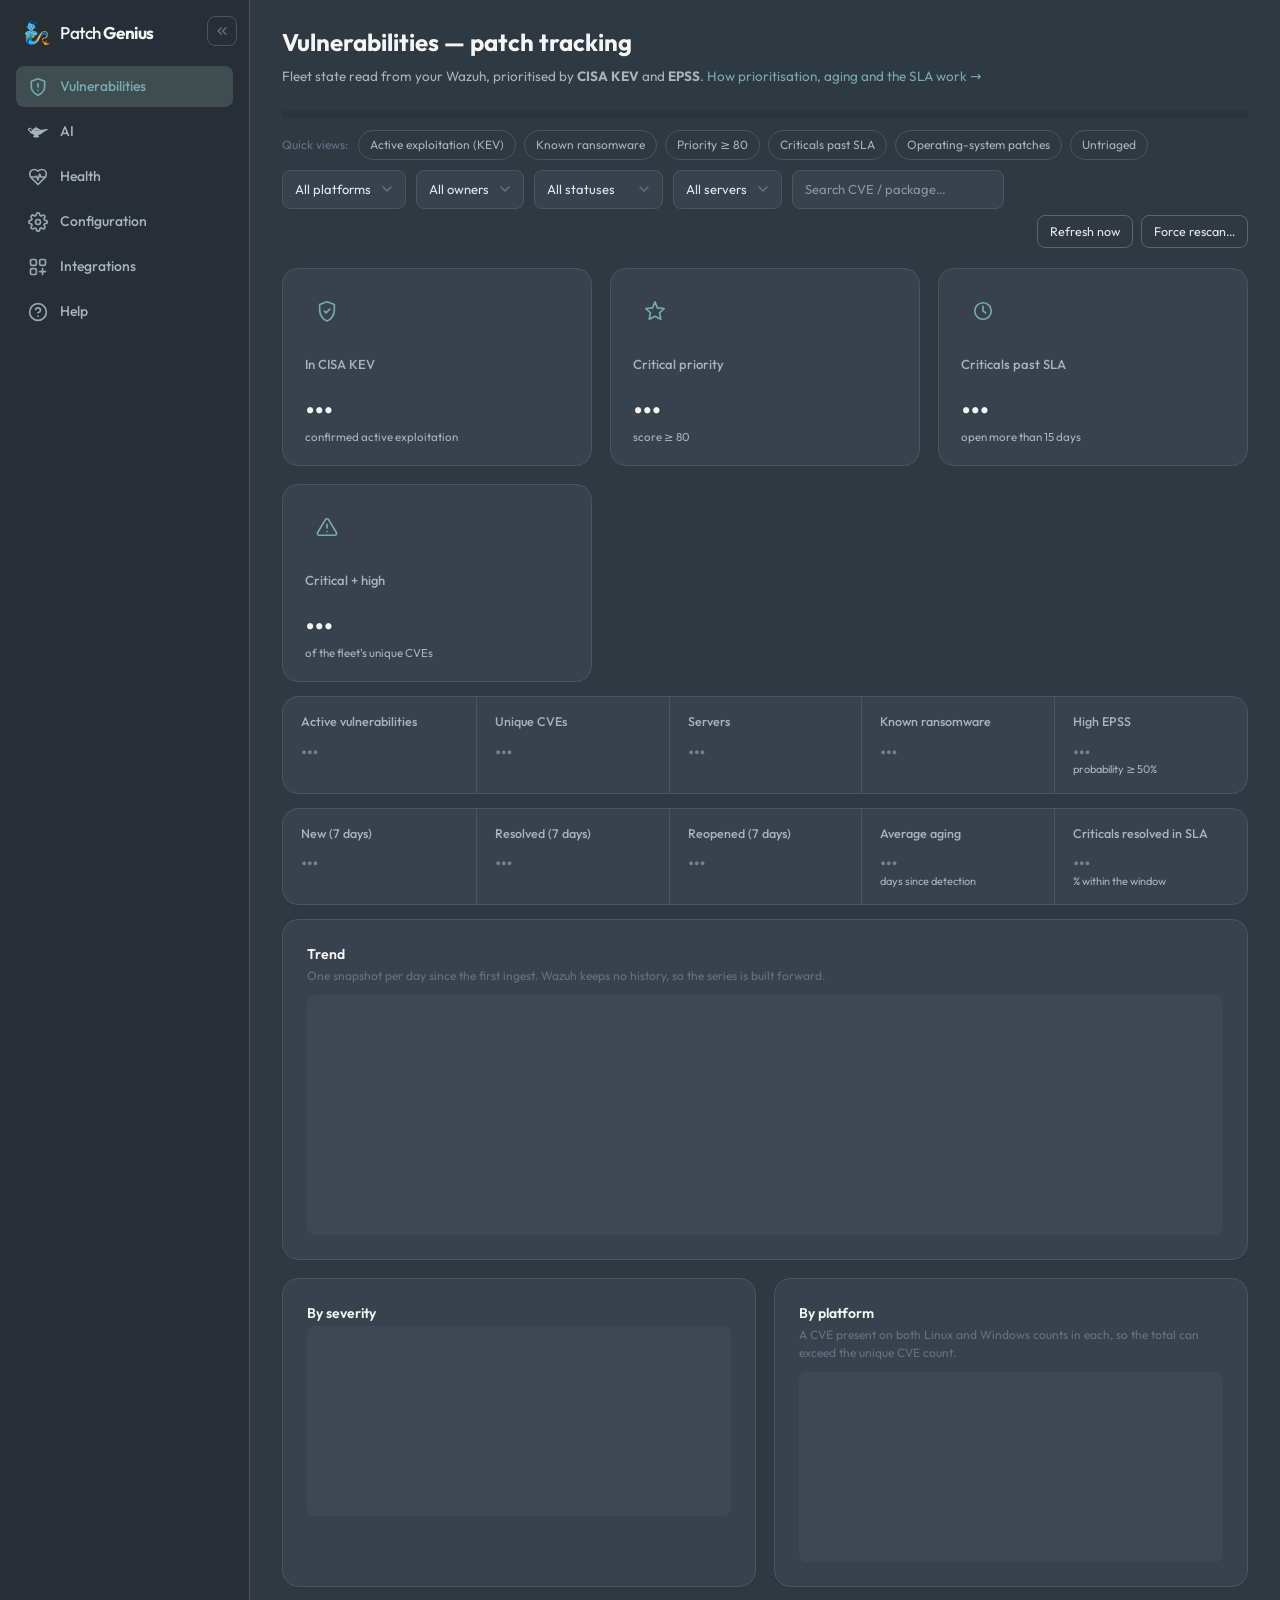
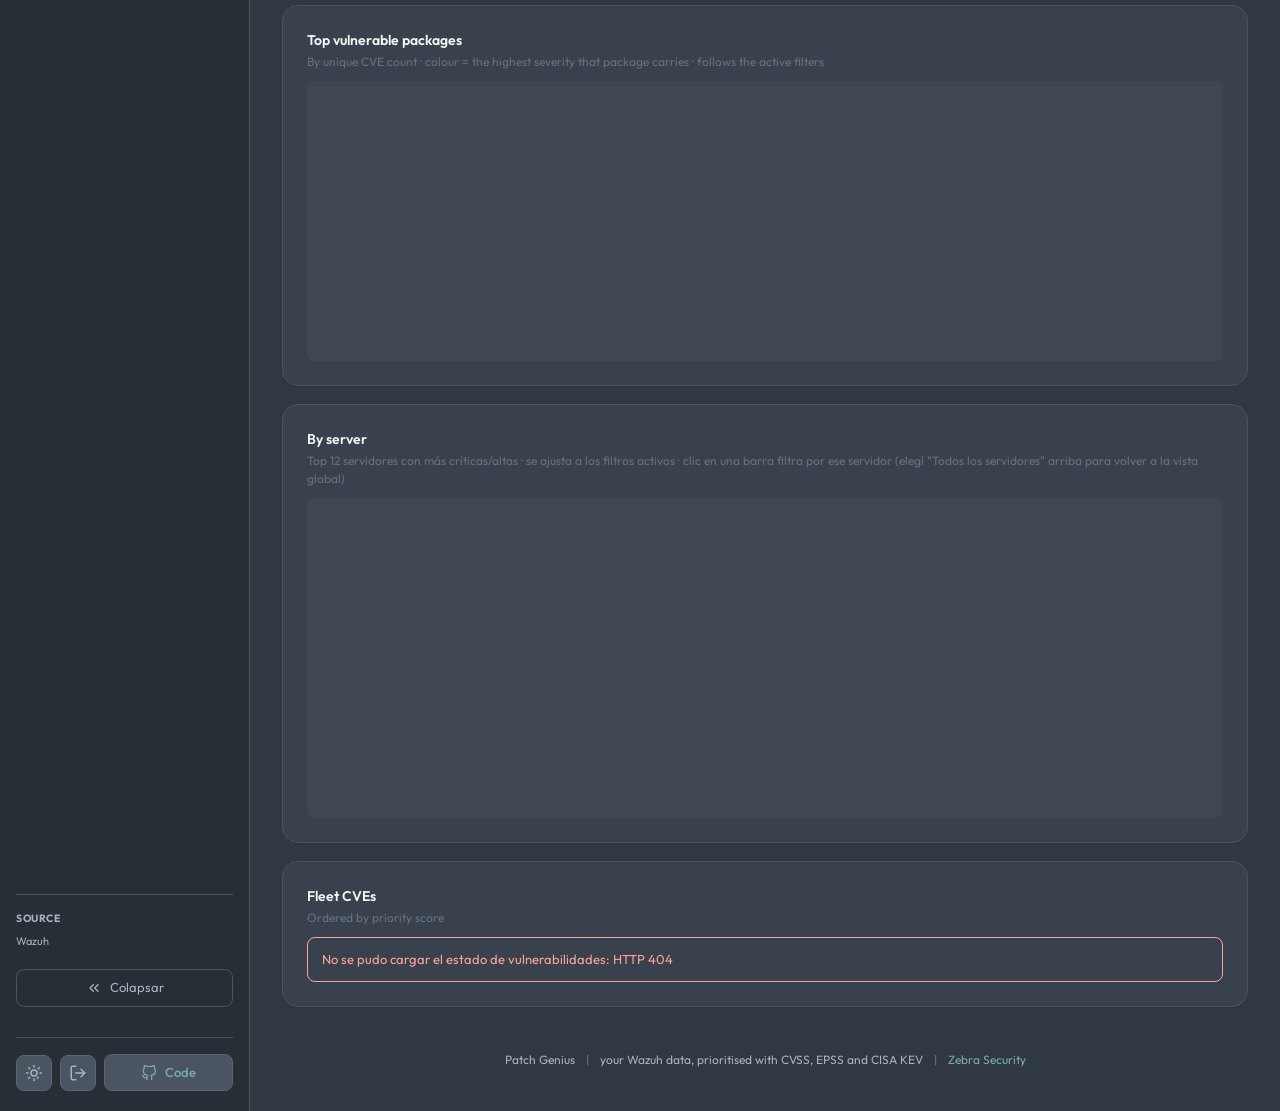
==== commit 87092ae9: "fix: retry de conexión a Postgres en startup" ====
--- a/static/index.html
+++ b/static/index.html
@@ -131,6 +131,8 @@
 .btn-sm{padding:6px 12px;font-size:12.5px;border-radius:var(--radius-lg)}
 .btn-ghost{border:1px solid var(--color-gray-200);background:transparent;color:var(--color-gray-700);cursor:pointer;font-family:inherit}
 .btn-ghost:hover{background:var(--color-gray-50)}
+.btn-ghost:disabled{opacity:.45;cursor:not-allowed}
+.btn-ghost:disabled:hover{background:transparent}
 [data-theme="dark"] .btn-ghost{border-color:var(--color-gray-700);color:var(--color-gray-200)}
 [data-theme="dark"] .btn-ghost:hover{background:#ffffff0a}
 
@@ -157,6 +159,28 @@
 [data-theme="dark"] .modal{background:var(--color-gray-dark);border:1px solid var(--color-gray-800)}
 [data-theme="dark"] .modal h3{color:var(--color-white)}
 [data-theme="dark"] .modal textarea{background:var(--color-gray-dark);border-color:var(--color-gray-800);color:var(--color-gray-200)}
+/* Barra de refresco: "Updated hace X" + acciones de re-ingesta y rescan */
+.refresh-bar{display:flex;align-items:center;gap:8px;flex-wrap:wrap;margin:-14px 0 20px}
+.refresh-bar .cache-age{margin:0}
+.refresh-msg{font-size:12px;border-radius:9px;padding:9px 12px;margin:-10px 0 18px;line-height:1.5}
+.refresh-msg.is-info{background:var(--pg-warn-bg);color:var(--pg-warn-fg);border:1px solid var(--pg-warn-border)}
+.refresh-msg.is-ok{background:var(--pg-ok-bg);color:var(--pg-ok-fg);border:1px solid var(--pg-ok-border)}
+.refresh-msg.is-bad{background:var(--pg-bad-bg);color:var(--pg-bad-fg);border:1px solid var(--pg-bad-border)}
+.agent-list{max-height:300px;overflow-y:auto;border:1px solid var(--color-gray-200);border-radius:var(--radius-lg);
+  padding:6px;font-size:12.5px}
+[data-theme="dark"] .agent-list{border-color:var(--color-gray-800)}
+.agent-row{display:flex;align-items:center;gap:9px;padding:7px 8px;border-radius:8px}
+.agent-row:hover{background:var(--color-gray-50)}
+[data-theme="dark"] .agent-row:hover{background:#ffffff0a}
+.agent-row input{margin:0;flex:none}
+.agent-row .a-name{font-weight:600;color:var(--color-gray-800)}
+[data-theme="dark"] .agent-row .a-name{color:var(--color-gray-200)}
+.agent-row .a-meta{color:var(--color-gray-500);font-size:11.5px}
+.agent-row.is-off{opacity:.55}
+.agent-tag{font-size:10.5px;text-transform:uppercase;letter-spacing:.04em;border-radius:999px;padding:2px 7px;
+  border:1px solid currentColor}
+.agent-tag.on{color:#15803d}
+.agent-tag.off{color:#b42318}
 
 .footer{margin-top:26px;padding:18px 0;color:var(--color-gray-400);font-size:12px;text-align:center}
 .footer a{color:inherit}
@@ -296,6 +320,10 @@
       <span class="ai-ico" aria-hidden="true"></span>
       <span data-i18n="nav.brief">AI</span>
     </a>
+    <a href="/health">
+      <svg viewBox="0 0 24 24" fill="none" stroke="currentColor" stroke-width="2" stroke-linecap="round" stroke-linejoin="round" aria-hidden="true"><path d="M19 14c1.49-1.46 3-3.21 3-5.5A5.5 5.5 0 0 0 16.5 3c-1.76 0-3 .5-4.5 2-1.5-1.5-2.74-2-4.5-2A5.5 5.5 0 0 0 2 8.5c0 2.3 1.5 4.05 3 5.5l7 7Z"/><path d="M3.22 12H9.5l.5-1 2 4.5 2-7 1.5 3.5h5.27"/></svg>
+      <span data-i18n="nav.health">Health</span>
+    </a>
     <a href="/config">
       <svg viewBox="0 0 24 24" fill="none" stroke="currentColor" stroke-width="2" stroke-linecap="round" stroke-linejoin="round" aria-hidden="true"><circle cx="12" cy="12" r="3"/><path d="M19.4 15a1.65 1.65 0 0 0 .33 1.82l.06.06a2 2 0 1 1-2.83 2.83l-.06-.06a1.65 1.65 0 0 0-1.82-.33 1.65 1.65 0 0 0-1 1.51V21a2 2 0 1 1-4 0v-.09A1.65 1.65 0 0 0 9 19.4a1.65 1.65 0 0 0-1.82.33l-.06.06a2 2 0 1 1-2.83-2.83l.06-.06a1.65 1.65 0 0 0 .33-1.82 1.65 1.65 0 0 0-1.51-1H3a2 2 0 1 1 0-4h.09A1.65 1.65 0 0 0 4.6 9a1.65 1.65 0 0 0-.33-1.82l-.06-.06a2 2 0 1 1 2.83-2.83l.06.06A1.65 1.65 0 0 0 9 4.6a1.65 1.65 0 0 0 1-1.51V3a2 2 0 1 1 4 0v.09a1.65 1.65 0 0 0 1 1.51 1.65 1.65 0 0 0 1.82-.33l.06-.06a2 2 0 1 1 2.83 2.83l-.06.06a1.65 1.65 0 0 0-.33 1.82V9a1.65 1.65 0 0 0 1.51 1H21a2 2 0 1 1 0 4h-.09a1.65 1.65 0 0 0-1.51 1z"/></svg>
       <span data-i18n="nav.config">Configuration</span>
@@ -380,7 +408,15 @@
     <input class="input" id="filter-q" type="search" placeholder="Search CVE / package…" oninput="debouncedReload()">
     <span id="events-count" class="events-count" aria-live="polite"></span>
   </div>
-  <p class="cache-age" id="cache-age" style="margin:-14px 0 20px"></p>
+  <div class="refresh-bar">
+    <p class="cache-age" id="cache-age"></p>
+    <span style="flex:1"></span>
+    <button type="button" class="btn-ghost btn-sm" id="btn-refresh" onclick="refreshNow()"
+      title="Re-read the Wazuh indexer now instead of waiting for the next scheduled refresh">Refresh now</button>
+    <button type="button" class="btn-ghost btn-sm" id="btn-rescan" onclick="openRescan()"
+      title="Restart an agent so Wazuh re-inventories it — use it after applying patches">Force rescan…</button>
+  </div>
+  <div class="refresh-msg is-info" id="refresh-msg" hidden></div>
 
   <section class="stat-grid stat-grid-hero" aria-label="Priority indicators">
     <div class="stat-card stat-hero" id="card-kev"><span class="stat-ico"><svg viewBox="0 0 24 24" fill="none" stroke="currentColor" stroke-width="1.8" stroke-linecap="round" stroke-linejoin="round"><path d="M12 2 4 5v6c0 5.5 3.8 10.7 8 12 4.2-1.3 8-6.5 8-12V5l-8-3z"/><path d="m9 12 2 2 4-4"/></svg></span><div class="label">In CISA KEV</div><div class="value is-muted" id="stat-kev">…</div><div class="hint">confirmed active exploitation</div></div>
@@ -512,6 +548,28 @@
       <button type="button" class="btn-ghost btn-sm" onclick="closeModal()">Cancel</button>
       <button type="button" class="btn-ghost btn-sm" style="background:var(--color-brand-600);color:#fff;border-color:var(--color-brand-600)" onclick="saveAssignment()">Save</button>
     </div>
+  </div>
+</div>
+
+<!-- Modal de rescan: reinicia agentes para que Wazuh vuelva a inventariarlos -->
+<div class="modal-backdrop" id="rescanModal" hidden>
+  <div class="modal" role="dialog" aria-modal="true" aria-labelledby="rescan-title">
+    <h3 id="rescan-title">Force a Wazuh rescan</h3>
+    <p class="modal-sub">Wazuh has no on-demand vulnerability scan. Restarting an agent makes it
+      re-run its inventory, which is what re-evaluates the patches you just applied. The dashboard
+      refreshes on its own about <span id="rescan-eta">3</span> minutes later.</p>
+    <div class="agent-list" id="rescan-list">Loading agents…</div>
+    <div class="modal-actions">
+      <label style="display:flex;align-items:center;gap:7px;font-size:12px;color:var(--color-gray-500);margin:0">
+        <input type="checkbox" id="rescan-all" onchange="toggleAllAgents(this.checked)"> Select all connected
+      </label>
+      <span style="flex:1"></span>
+      <button type="button" class="btn-ghost btn-sm" onclick="closeRescan()">Cancel</button>
+      <button type="button" class="btn-ghost btn-sm" id="rescan-go"
+        style="background:var(--color-brand-600);color:#fff;border-color:var(--color-brand-600)"
+        onclick="runRescan()">Restart &amp; rescan</button>
+    </div>
+    <p class="refresh-msg is-bad" id="rescan-msg" hidden style="margin:14px 0 0"></p>
   </div>
 </div>
 
@@ -1266,6 +1324,217 @@
   if (e.target.id === 'modal') closeModal();
 });
 
+// --- Refresco manual y rescan forzado ---
+// Dos cosas distintas: "Refresh now" vuelve a leer el indexer (barato, inmediato)
+// y "Force rescan" reinicia agentes en Wazuh para que rehagan su inventario, que
+// es lo unico que hace que un parche recien aplicado desaparezca del panel. El
+// segundo tarda minutos, asi que el backend agenda la ingesta y aca se sondea.
+let rescanTimer = null;
+let rescanDelay = 180;
+
+function refreshMsg(kind, text) {
+  const el = document.getElementById('refresh-msg');
+  if (!text) { el.hidden = true; el.textContent = ''; return; }
+  el.className = 'refresh-msg is-' + kind;
+  el.textContent = text;
+  el.hidden = false;
+}
+
+function rescanMsg(text) {
+  const el = document.getElementById('rescan-msg');
+  el.textContent = text || '';
+  el.hidden = !text;
+}
+
+function ingestLine(d) {
+  return `${fmtNum.format(d.cves || 0)} CVEs from ${fmtNum.format(d.documentos || 0)} records`
+    + ` · ${fmtNum.format(d.nuevos || 0)} new · ${fmtNum.format(d.resueltos || 0)} resolved.`;
+}
+
+async function reloadEverything() {
+  await Promise.all([loadSummary(), loadCves()]);
+  loadHistory();
+}
+
+async function refreshNow() {
+  const btn = document.getElementById('btn-refresh');
+  btn.disabled = true;
+  btn.textContent = 'Refreshing…';
+  refreshMsg('info', 'Re-reading the Wazuh indexer…');
+  try {
+    const res = await fetch('/api/ingest', { method: 'POST' });
+    const d = await res.json().catch(() => ({}));
+    if (!res.ok) throw new Error(d.detail || `HTTP ${res.status}`);
+    await reloadEverything();
+    refreshMsg('ok', 'Data refreshed — ' + ingestLine(d));
+  } catch (e) {
+    refreshMsg('bad', 'Could not refresh: ' + e.message);
+  } finally {
+    btn.disabled = false;
+    btn.textContent = 'Refresh now';
+  }
+}
+
+async function openRescan() {
+  document.getElementById('rescanModal').hidden = false;
+  document.getElementById('rescan-all').checked = false;
+  document.getElementById('rescan-go').disabled = true;
+  document.getElementById('rescan-all').disabled = true;
+  document.getElementById('rescan-eta').textContent = Math.round(rescanDelay / 60);
+  rescanMsg('');
+  const list = document.getElementById('rescan-list');
+  list.textContent = 'Loading agents…';
+  try {
+    const res = await fetch('/api/wazuh/agents');
+    const d = await res.json().catch(() => ({}));
+    if (res.status === 400) {
+      // Sin manager API configurada no hay forma de disparar un rescan.
+      list.innerHTML = 'The Wazuh manager API is not configured. Add it under Wazuh in '
+        + '<a href="/integraciones">Integrations</a> to enable rescans.';
+      syncRescanControls();
+      return;
+    }
+    if (!res.ok) throw new Error(d.detail || `HTTP ${res.status}`);
+    const agents = d.agents || [];
+    if (!agents.length) {
+      list.textContent = 'The manager reports no enrolled agents.';
+      syncRescanControls();
+      return;
+    }
+    list.innerHTML = agents.map(a => {
+      // Un agente desconectado no se puede reiniciar: se muestra, deshabilitado,
+      // porque "no aparece" seria peor que ver por que no se puede elegir.
+      const on = a.status === 'active';
+      return `<label class="agent-row${on ? '' : ' is-off'}">
+        <input type="checkbox" value="${escapeHtml(a.id)}"${on ? '' : ' disabled'}>
+        <span style="flex:1;min-width:0">
+          <span class="a-name">${escapeHtml(a.name)}</span>
+          <span class="a-meta"> · ${escapeHtml(a.os || 'unknown OS')} · id ${escapeHtml(a.id)}</span>
+        </span>
+        <span class="agent-tag ${on ? 'on' : 'off'}">${escapeHtml(a.status)}</span>
+      </label>`;
+    }).join('');
+    syncRescanControls();
+  } catch (e) {
+    list.textContent = 'Could not list the agents: ' + e.message;
+    syncRescanControls();
+  }
+}
+
+function closeRescan() {
+  document.getElementById('rescanModal').hidden = true;
+}
+
+function toggleAllAgents(on) {
+  document.querySelectorAll('#rescan-list input[type=checkbox]:not(:disabled)')
+    .forEach(cb => { cb.checked = on; });
+  syncRescanControls();
+}
+
+// Confirmar no tiene sentido sin nada elegido — ni con la lista vacia porque la
+// manager API no esta configurada, que es el caso mas comun la primera vez.
+function syncRescanControls() {
+  const boxes = [...document.querySelectorAll('#rescan-list input[type=checkbox]:not(:disabled)')];
+  document.getElementById('rescan-all').disabled = !boxes.length;
+  document.getElementById('rescan-go').disabled = !boxes.some(cb => cb.checked);
+}
+
+async function runRescan() {
+  const ids = [...document.querySelectorAll('#rescan-list input[type=checkbox]:checked')]
+    .map(cb => cb.value);
+  if (!ids.length) { rescanMsg('Pick at least one agent.'); return; }
+  const btn = document.getElementById('rescan-go');
+  btn.disabled = true;
+  btn.textContent = 'Restarting…';
+  try {
+    const res = await fetch('/api/wazuh/rescan', {
+      method: 'POST',
+      headers: { 'Content-Type': 'application/json' },
+      body: JSON.stringify({ agents: ids }),
+    });
+    const d = await res.json().catch(() => ({}));
+    if (!res.ok) throw new Error(d.detail || `HTTP ${res.status}`);
+    const failed = (d.failed || []).map(f => `${f.name} (${f.error})`).join(', ');
+    if (!d.scheduled) {
+      rescanMsg('No agent could be restarted' + (failed ? ': ' + failed : '.'));
+      return;
+    }
+    rescanDelay = d.delay_seconds || rescanDelay;
+    closeRescan();
+    if (failed) refreshMsg('bad', 'Could not restart ' + failed);
+    startRescanPolling();
+    await pollRescan();
+  } catch (e) {
+    rescanMsg(e.message);
+  } finally {
+    btn.disabled = false;
+    btn.textContent = 'Restart & rescan';
+  }
+}
+
+function startRescanPolling() {
+  clearInterval(rescanTimer);
+  rescanTimer = setInterval(pollRescan, 15000);
+}
+
+function stopRescanPolling() {
+  clearInterval(rescanTimer);
+  rescanTimer = null;
+}
+
+async function pollRescan() {
+  let d;
+  try {
+    const res = await fetch('/api/wazuh/rescan');
+    if (!res.ok) { stopRescanPolling(); return null; }
+    d = await res.json();
+  } catch (e) {
+    return null;   // un fallo de red suelto no cancela el seguimiento
+  }
+  rescanDelay = d.delay_seconds || rescanDelay;
+  const names = (d.agents || []).map(a => a.name).join(', ');
+  if (d.status === 'waiting') {
+    const mins = d.ready_at ? Math.ceil((new Date(d.ready_at) - Date.now()) / 60000) : 0;
+    refreshMsg('info', `Rescanning ${names} — the agent is restarting and reporting its `
+      + 'inventory again. New data in '
+      + (mins > 0 ? `about ${mins} min.` : 'a moment.'));
+  } else if (d.status === 'ingesting') {
+    refreshMsg('info', `Reading the new state for ${names}…`);
+  } else if (d.status === 'done') {
+    stopRescanPolling();
+    await reloadEverything();
+    refreshMsg('ok', `Rescan of ${names} finished — ` + ingestLine(d.result || {}));
+  } else if (d.status === 'error') {
+    stopRescanPolling();
+    refreshMsg('bad', 'The rescan finished but the ingest failed: ' + (d.error || 'unknown error'));
+  }
+  return d;
+}
+
+// Al cargar la pagina: si el usuario no es admin las dos acciones no existen para
+// el, y si dejo un rescan en vuelo (F5, otra pestaña) se retoma el seguimiento.
+async function initRefreshBar() {
+  let res;
+  try { res = await fetch('/api/wazuh/rescan'); } catch (e) { return; }
+  if (res.status === 403) {
+    document.getElementById('btn-refresh').hidden = true;
+    document.getElementById('btn-rescan').hidden = true;
+    return;
+  }
+  if (!res.ok) return;
+  const d = await res.json().catch(() => ({}));
+  rescanDelay = d.delay_seconds || rescanDelay;
+  if (d.status === 'waiting' || d.status === 'ingesting') {
+    await pollRescan();
+    startRescanPolling();
+  }
+}
+
+document.getElementById('rescanModal').addEventListener('click', e => {
+  if (e.target.id === 'rescanModal') closeRescan();
+});
+document.getElementById('rescan-list').addEventListener('change', syncRescanControls);
+
 // --- Theme hook ---
 window.__onThemeChange = function () {
   if (donutChart || evolChart) { loadSummary(); loadHistory(); }
@@ -1278,6 +1547,7 @@
     return;
   }
   loadHistory();
+  initRefreshBar();
   const cveParam = new URLSearchParams(location.search).get('cve');
   if (cveParam) document.getElementById('filter-q').value = cveParam;
   await loadCves();
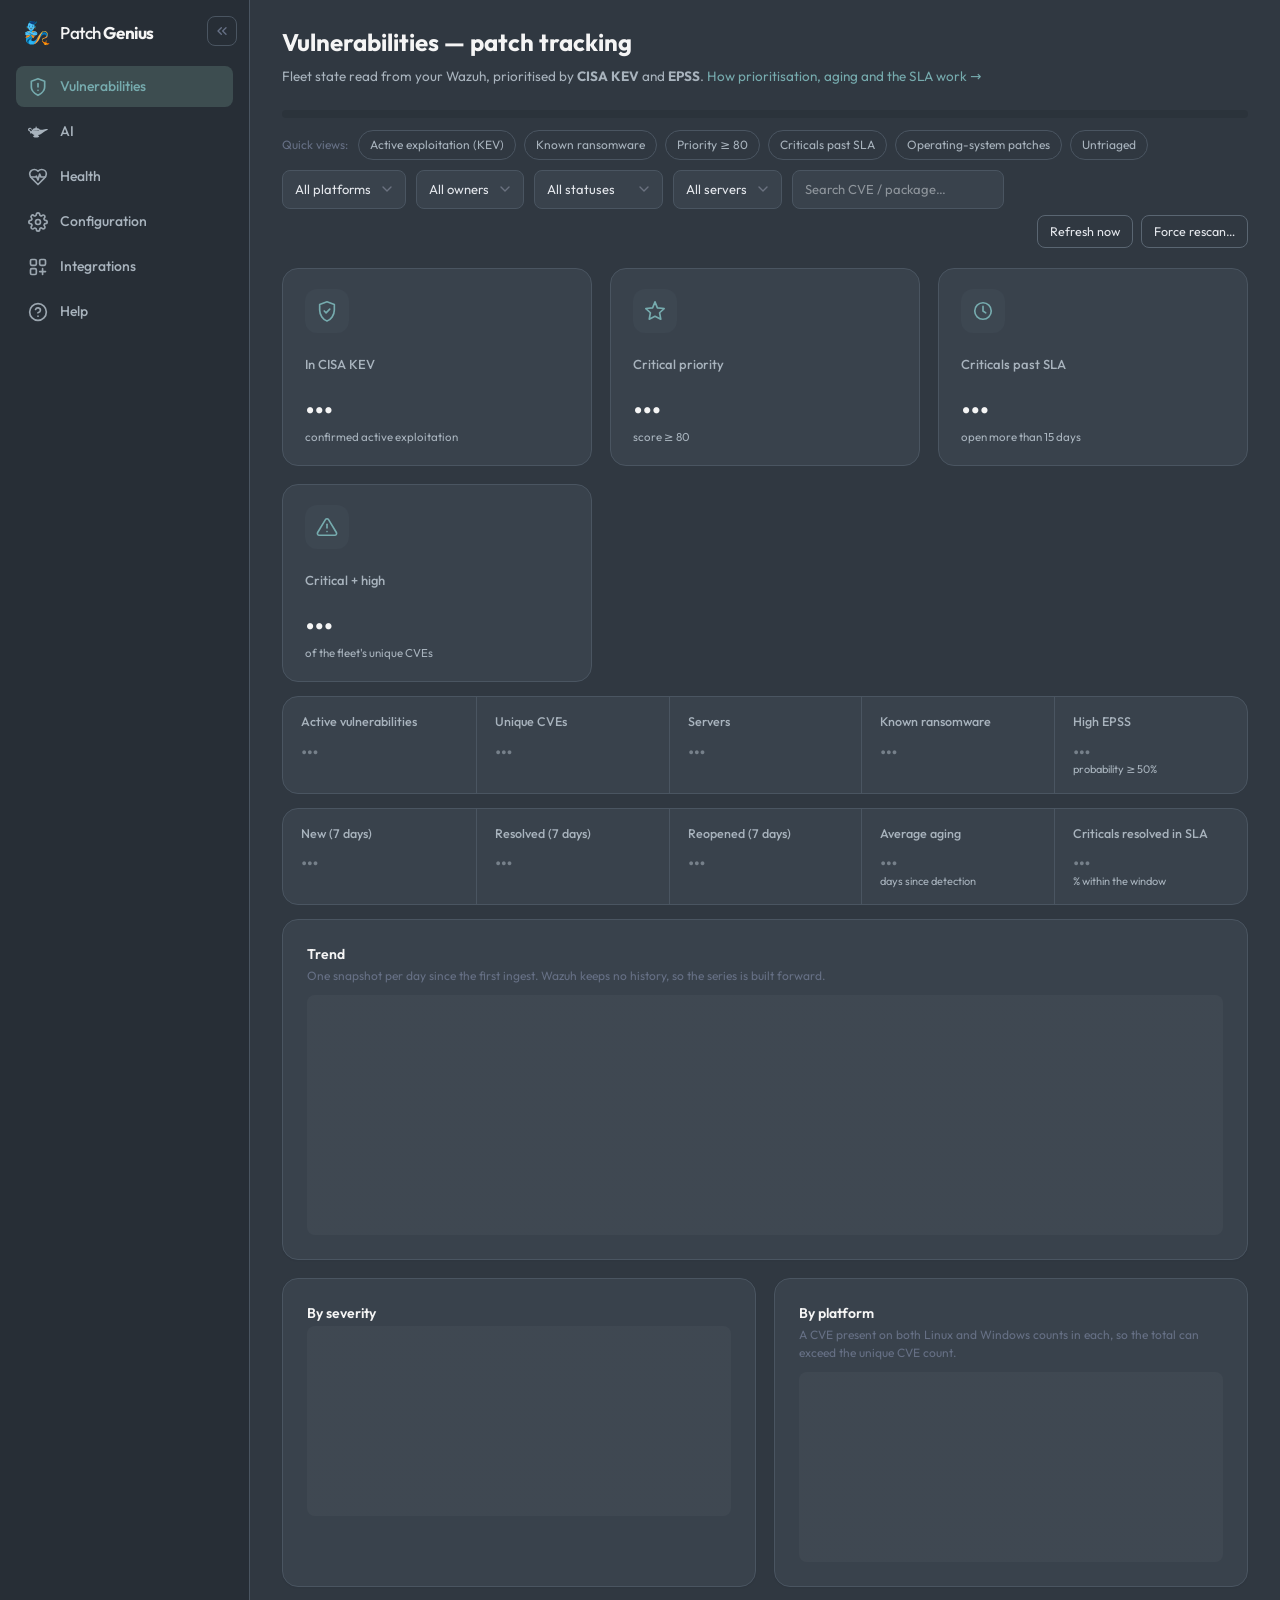
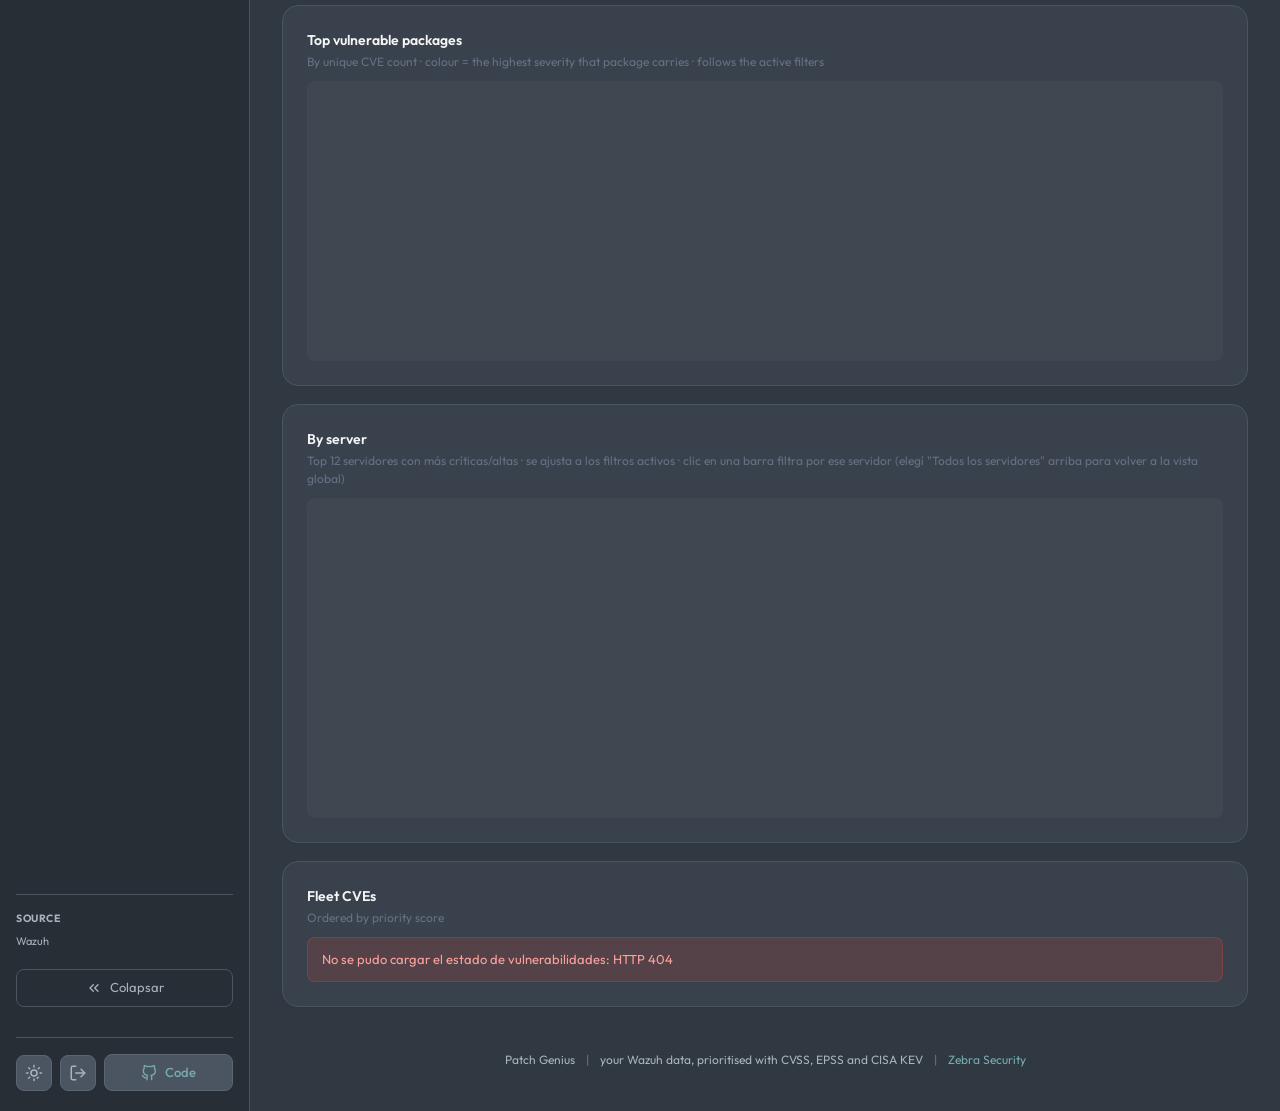
==== commit e3a9431d: "fix(ui): one brand colour, and stop dropping translucent backgrounds Five declarations appended an a" ====
--- a/static/index.html
+++ b/static/index.html
@@ -4,7 +4,7 @@
 <meta charset="UTF-8">
 <meta name="viewport" content="width=device-width, initial-scale=1.0">
 <link rel="icon" type="image/svg+xml" href="/static/assets/soar-shield.svg">
-<meta name="theme-color" content="#465fff">
+<meta name="theme-color" content="#303841">
 <title>Patch Genius — Vulnerabilities</title>
 <link rel="icon" type="image/svg+xml" href="/static/assets/genie.svg">
 <link rel="preload" href="/static/tailwind.css" as="style">
@@ -40,12 +40,6 @@
 [data-theme="dark"] .page-title{color:var(--color-white)}
 [data-theme="dark"] .page-desc{color:var(--color-gray-400)}
 
-.demo-banner{display:flex;align-items:center;gap:10px;background:var(--color-brand-50);
-  border:1px solid var(--color-brand-200);color:var(--color-brand-700);border-radius:var(--radius-lg);
-  padding:10px 14px;font-size:12.5px;margin-bottom:18px}
-[data-theme="dark"] .demo-banner{background:#465fff1f;border-color:#465fff40;color:var(--color-brand-300)}
-.demo-banner a{color:inherit;text-decoration:underline}
-
 .stat-grid{display:grid;grid-template-columns:repeat(8,1fr);gap:14px;margin-bottom:14px}
 @media (max-width:1450px){.stat-grid{grid-template-columns:repeat(4,1fr)}}
 @media (max-width:800px){.stat-grid{grid-template-columns:repeat(2,1fr)}}
@@ -79,7 +73,7 @@
 
 .mono{font-family:var(--font-mono);font-size:12px;font-weight:600;color:var(--color-brand-700);
   background:var(--color-brand-50);padding:2px 8px;border-radius:6px;white-space:nowrap}
-[data-theme="dark"] .mono{background:#84cc1626;color:var(--color-brand-300)}
+[data-theme="dark"] .mono{background:var(--pg-tint-brand);color:var(--pg-brand-pale)}
 .pbadge{display:inline-block;padding:3px 10px;border-radius:9999px;font-size:11px;font-weight:700}
 .p-critical{background:#fde7e9;color:#b42318}
 .p-high{background:#ffedd5;color:#c2410c}
@@ -93,7 +87,7 @@
 .kev-badge svg{width:10px;height:10px;flex:none}
 .sla-badge{display:inline-block;padding:2px 8px;border-radius:6px;font-size:10.5px;font-weight:700;
   background:#fde7e9;color:#b42318}
-[data-theme="dark"] .sla-badge{background:var(--pg-sev-critical)26;color:#fda29b}
+[data-theme="dark"] .sla-badge{background:var(--pg-tint-critical);color:#fda29b}
 .ransom-badge{display:inline-flex;align-items:center;gap:3px;padding:2px 8px;border-radius:6px;
   font-size:10.5px;font-weight:700;background:#3b0764;color:#fff}
 [data-theme="dark"] .ransom-badge{background:#a855f740;color:#e9d5ff}
@@ -122,7 +116,7 @@
   border:1px solid var(--color-gray-200);border-radius:var(--radius-lg);padding:9px 34px 9px 12px;font-size:13px;
   color:var(--color-gray-700);cursor:pointer;font-family:inherit}
 .input{background-image:none;padding-right:12px;cursor:text}
-.select:focus,.input:focus{outline:none;border-color:var(--color-brand-400);box-shadow:0 0 0 3px #465fff26}
+.select:focus,.input:focus{outline:none;border-color:var(--color-brand-400);box-shadow:0 0 0 3px var(--pg-focus-ring)}
 [data-theme="dark"] .select,[data-theme="dark"] .input{background-color:var(--color-gray-dark);border-color:var(--color-gray-800);color:var(--color-gray-200)}
 .events-count{font-size:12.5px;color:var(--color-gray-500);margin-left:auto;font-variant-numeric:tabular-nums}
 .check{display:inline-flex;align-items:center;gap:6px;font-size:13px;color:var(--color-gray-600);cursor:pointer}
@@ -135,6 +129,13 @@
 .btn-ghost:disabled:hover{background:transparent}
 [data-theme="dark"] .btn-ghost{border-color:var(--color-gray-700);color:var(--color-gray-200)}
 [data-theme="dark"] .btn-ghost:hover{background:#ffffff0a}
+/* Accion primaria de un modal. El teal es claro, asi que el texto encima va
+   oscuro (--pg-on-brand), no blanco. */
+.btn-accent{border:1px solid var(--pg-brand);background:var(--pg-brand);color:var(--pg-on-brand);
+  font-weight:600;cursor:pointer;font-family:inherit}
+.btn-accent:hover{background:var(--pg-brand-600);border-color:var(--pg-brand-600)}
+.btn-accent:disabled{opacity:.45;cursor:not-allowed}
+.btn-accent:disabled:hover{background:var(--pg-brand);border-color:var(--pg-brand)}
 
 .loading{color:var(--color-gray-400);font-size:13px;text-align:center;padding:28px 0}
 .empty h3{margin:0 0 6px;font-size:15px;color:var(--color-gray-700)}
@@ -142,7 +143,7 @@
 [data-theme="dark"] .empty h3{color:var(--color-gray-200)}
 .alert{border-radius:var(--radius-lg);padding:12px 14px;font-size:13px}
 .alert-err{background:var(--color-error-50);color:var(--color-error-700);border:1px solid var(--color-error-200)}
-[data-theme="dark"] .alert-err{background:var(--pg-sev-critical)26;color:#fda29b;border-color:var(--pg-sev-critical)40}
+[data-theme="dark"] .alert-err{background:var(--pg-tint-critical);color:#fda29b;border-color:var(--pg-tint-critical-strong)}
 
 /* Modal de asignación */
 .modal-backdrop{position:fixed;inset:0;background:#00000066;display:flex;align-items:center;justify-content:center;z-index:100}
@@ -187,11 +188,28 @@
 .footer .sep{margin:0 8px;opacity:.5}
 
 /* Paleta "Genius" — colorhunt F5F5F5 / 76ABAE / 303841 / FF5722.
-   Se redefine sobre los tokens del tema oscuro en vez de tocar tailwind.css,
+   Se redefine sobre los tokens de tailwind.css en vez de tocar el archivo,
    que es un build congelado sin fuente en este repo.
    El naranja de la paleta se reserva para severidad Alta: en un panel de
    seguridad el naranja ya significa algo, y usarlo tambien de color de marca
-   volveria ambiguo cada boton. La marca es el teal. */
+   volveria ambiguo cada boton. La marca es el teal.
+
+   The brand ramp is redefined on :root, not per theme. tailwind.css ships two
+   different brands — blue on :root, lime under [data-theme=dark] — and only
+   three steps of it were being overridden here, so `--color-brand-600` stayed
+   lime and every primary button in the app came out green. :root and
+   [data-theme=dark] carry the same specificity, so this block wins in both
+   themes by source order and one accent colour covers the whole panel. */
+:root{
+  --color-brand-50:var(--pg-brand-50);
+  --color-brand-100:var(--pg-brand-100);
+  --color-brand-200:var(--pg-brand-200);
+  --color-brand-300:var(--pg-brand-pale);
+  --color-brand-400:var(--pg-brand-soft);
+  --color-brand-500:var(--pg-brand);
+  --color-brand-600:var(--pg-brand-600);
+  --color-brand-700:var(--pg-brand-700);
+}
 [data-theme="dark"]{
   --color-gray-dark:var(--pg-surface);   /* superficie de tarjetas */
   --color-gray-900:var(--pg-bg);    /* fondo de pagina */
@@ -201,9 +219,6 @@
   --color-gray-400:var(--pg-text-muted);
   --color-gray-300:#c9d1d9;
   --color-white:var(--pg-text);
-  --color-brand-500:var(--pg-brand);
-  --color-brand-400:var(--pg-brand-soft);
-  --color-brand-300:var(--pg-brand-pale);
 }
 [data-theme="dark"] body{background:var(--pg-bg);color:var(--pg-text)}
 [data-theme="dark"] .sidebar{background:var(--pg-surface-deep);border-right:1px solid var(--pg-border)}
@@ -242,10 +257,9 @@
 .stat-hero .value{font-size:34px;letter-spacing:-.5px}
 .stat-hero .label{font-size:13px}
 .stat-ico{display:flex;align-items:center;justify-content:center;width:44px;height:44px;
-          border-radius:12px;margin-bottom:14px;background:var(--pg-border)33;color:var(--pg-brand)}
+          border-radius:12px;margin-bottom:14px;background:var(--pg-tint-border);color:var(--pg-brand)}
 .stat-ico svg{width:22px;height:22px}
-.stat-hero.is-bad .stat-ico{background:var(--pg-sev-high)26;color:var(--pg-sev-high)}
-[data-theme="dark"] .stat-ico{background:var(--pg-border)40}
+.stat-hero.is-bad .stat-ico{background:var(--pg-tint-high);color:var(--pg-sev-high)}
 .stat-grid-sub .stat-card{padding:14px 16px}
 .stat-grid-sub .value{font-size:20px}
 /* Metricas de contexto agrupadas en una sola tarjeta con divisores internos
@@ -271,10 +285,6 @@
 .pager-size .select{width:auto;padding-right:30px}
 .pager-range{font-size:12.5px;color:var(--pg-text-muted)}
 .pager-nav{display:flex;align-items:center;gap:6px}
-.pg-num{min-width:32px;height:32px;padding:0 8px;border-radius:8px;font-size:12.5px;cursor:pointer;
-  border:1px solid var(--pg-border);background:transparent;color:var(--pg-text-muted)}
-.pg-num:hover{border-color:var(--pg-brand);color:var(--pg-brand)}
-.pg-num.on{background:var(--pg-brand);border-color:var(--pg-brand);color:var(--pg-on-brand);font-weight:600}
 .pg-gap{color:var(--pg-text-muted);padding:0 2px;font-size:12.5px}
 .pager button[disabled]{opacity:.4;cursor:default}
 @media (max-width:640px){.pager{justify-content:center}}
@@ -546,7 +556,7 @@
       <button type="button" class="btn-ghost btn-sm" id="m-delete" onclick="deleteAssignment()">Remove tracking</button>
       <span style="flex:1"></span>
       <button type="button" class="btn-ghost btn-sm" onclick="closeModal()">Cancel</button>
-      <button type="button" class="btn-ghost btn-sm" style="background:var(--color-brand-600);color:#fff;border-color:var(--color-brand-600)" onclick="saveAssignment()">Save</button>
+      <button type="button" class="btn-accent btn-sm" onclick="saveAssignment()">Save</button>
     </div>
   </div>
 </div>
@@ -565,8 +575,7 @@
       </label>
       <span style="flex:1"></span>
       <button type="button" class="btn-ghost btn-sm" onclick="closeRescan()">Cancel</button>
-      <button type="button" class="btn-ghost btn-sm" id="rescan-go"
-        style="background:var(--color-brand-600);color:#fff;border-color:var(--color-brand-600)"
+      <button type="button" class="btn-accent btn-sm" id="rescan-go"
         onclick="runRescan()">Restart &amp; rescan</button>
     </div>
     <p class="refresh-msg is-bad" id="rescan-msg" hidden style="margin:14px 0 0"></p>
--- a/static/theme.css
+++ b/static/theme.css
@@ -33,6 +33,26 @@
                                    así que encima va oscuro, no blanco */
   --pg-ghost:         #454f5a;
 
+  /* Full brand ramp. tailwind.css is a frozen build of a different brand — blue
+     in light, lime in dark — and only three of its brand steps were being
+     overridden, so the primary buttons came out lime and the accent colour
+     changed with the theme. These steps are the ones tailwind.css names. */
+  --pg-brand-50:      #eef6f6;
+  --pg-brand-100:     #d9ebec;
+  --pg-brand-200:     #bcdcde;
+  --pg-brand-600:     #5d9295;
+  --pg-brand-700:     #48757a;
+
+  /* Tints. CSS cannot append an alpha to a var(): `var(--pg-brand)26` is not a
+     colour, the browser drops the whole declaration and the element renders
+     with no background at all. Every translucent fill needs its own token. */
+  --pg-tint-brand:    #76abae26;
+  --pg-tint-critical: #f0443826;
+  --pg-tint-critical-strong: #f0443840;
+  --pg-tint-high:     #ff572226;
+  --pg-tint-border:   #4a556140;
+  --pg-focus-ring:    #76abae40;
+
   /* Severidad. Grises para "sin triar": la ausencia de puntaje es desconocido,
      no inofensivo, y pintarlo de verde lo diría al revés. */
   --pg-sev-critical:  #f04438;
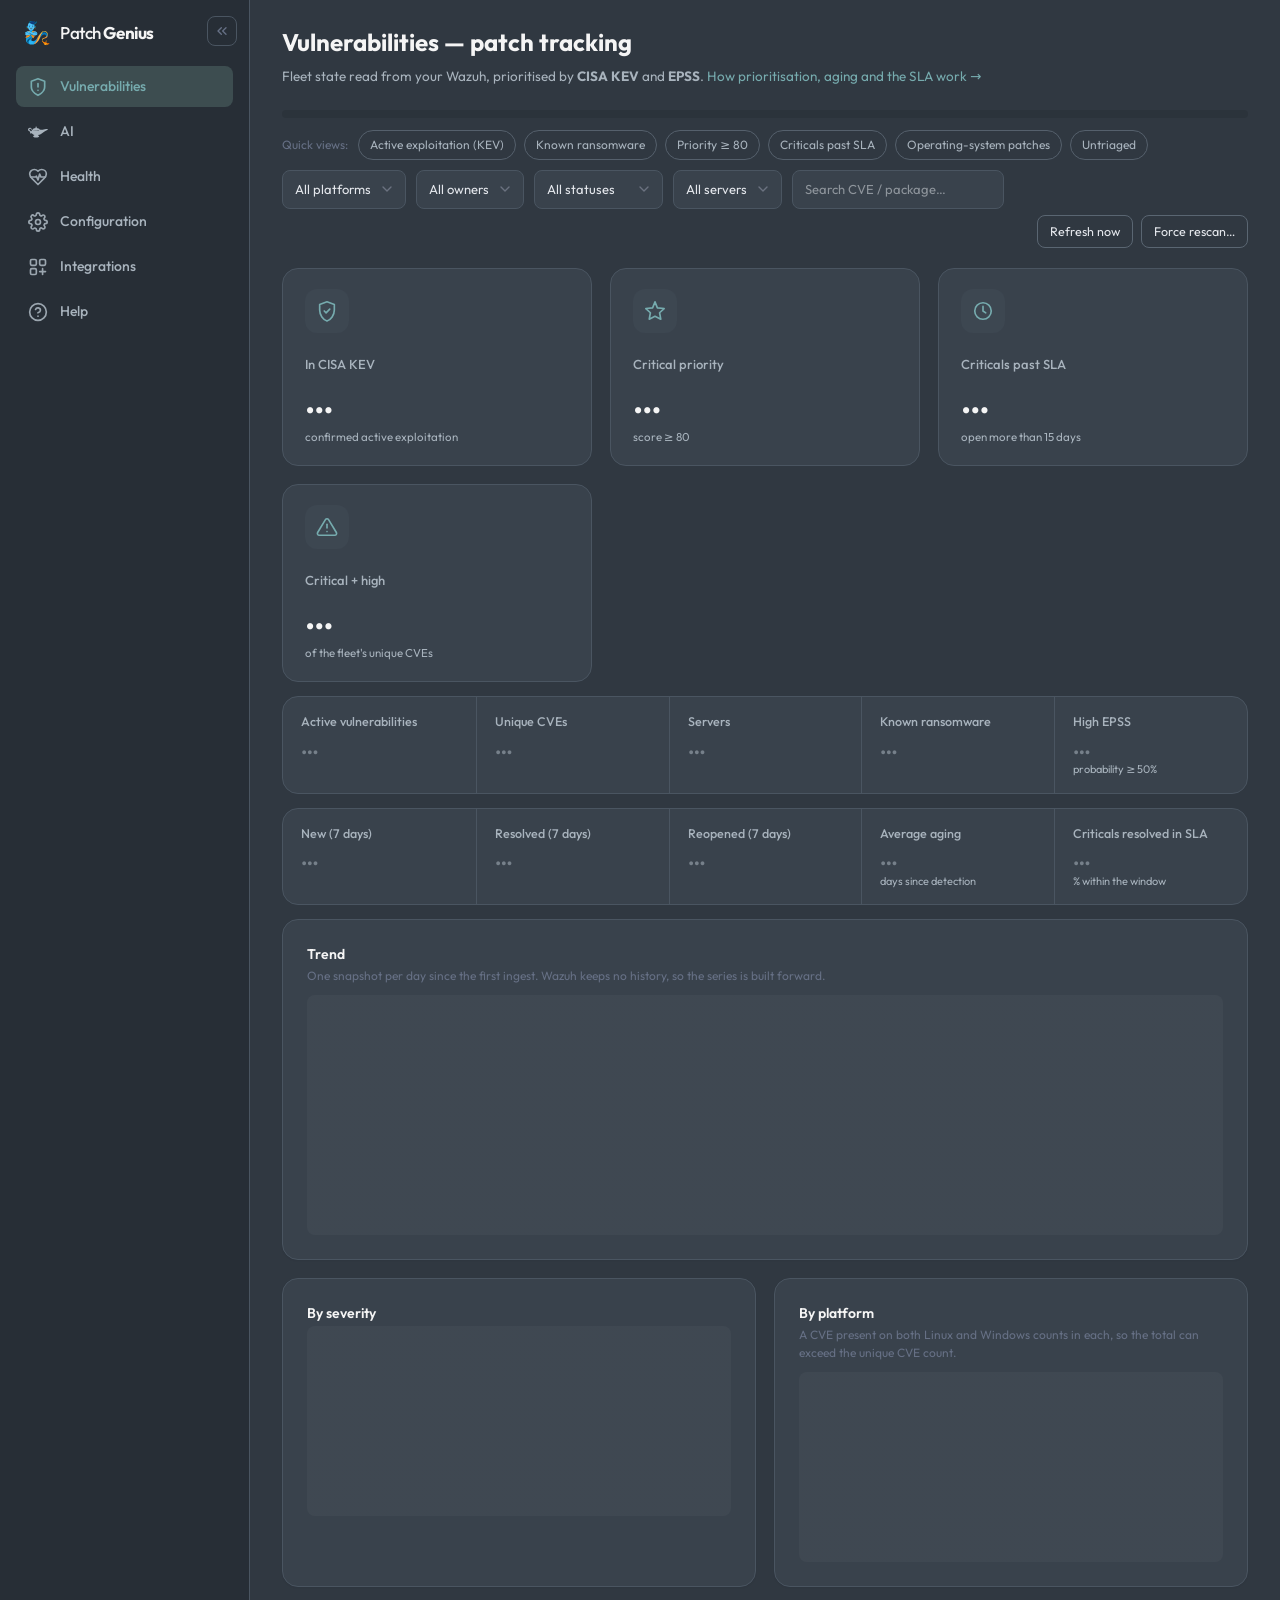
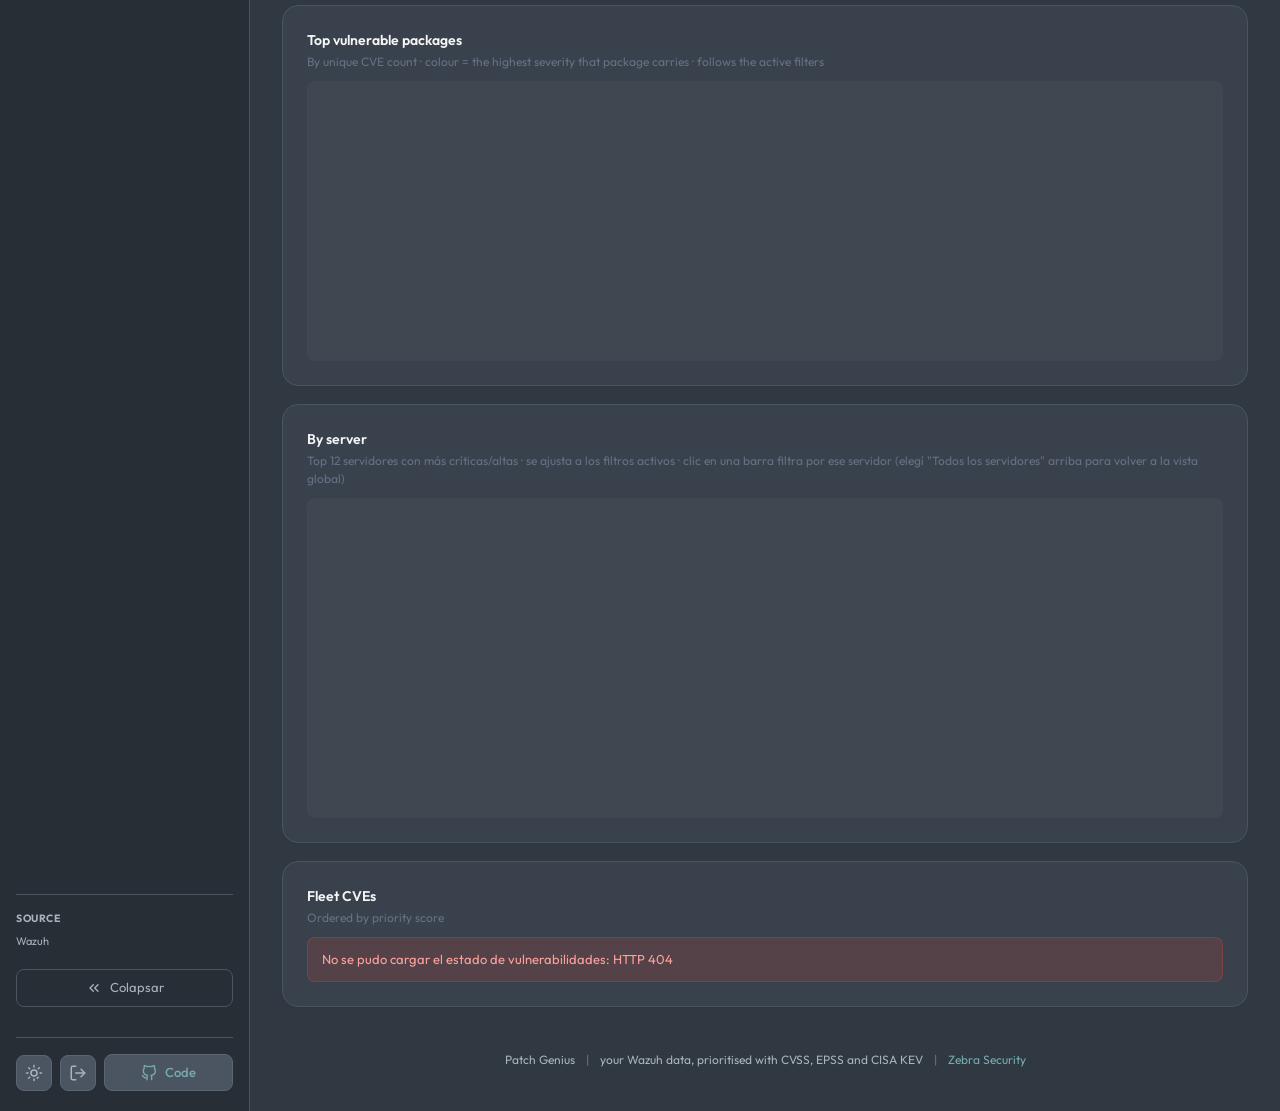
==== commit 770e80fe: "feat(ui): a working light theme, on every page The --pg-* tokens were dark values on a bare :root an" ====
--- a/static/index.html
+++ b/static/index.html
@@ -12,20 +12,7 @@
 <link rel="stylesheet" href="/static/tailwind.css">
 <link rel="stylesheet" href="/static/sidebar.css">
 <script>try{if(localStorage.getItem('soc.navCollapsed')==='1')document.documentElement.classList.add('nav-collapsed')}catch(e){}</script>
-<script>
-  // Fija el tema antes del primer paint para no parpadear.
-  (function () {
-    try {
-      var t = localStorage.getItem('soc.theme');
-      if (t !== 'soc' && t !== 'light') t = 'soc';
-      document.documentElement.setAttribute('data-theme', t === 'soc' ? 'dark' : 'light');
-      document.documentElement.setAttribute('data-brand', t);
-    } catch (e) {
-      document.documentElement.setAttribute('data-theme', 'dark');
-      document.documentElement.setAttribute('data-brand', 'soc');
-    }
-  })();
-</script>
+<script src="/static/theme-preload.js"></script>
 <script src="/static/i18n.js"></script>
 <script src="/static/theme.js"></script>
 <!-- ApexCharts vendorizado localmente (funciona sin internet / airgap). -->
@@ -73,7 +60,6 @@
 
 .mono{font-family:var(--font-mono);font-size:12px;font-weight:600;color:var(--color-brand-700);
   background:var(--color-brand-50);padding:2px 8px;border-radius:6px;white-space:nowrap}
-[data-theme="dark"] .mono{background:var(--pg-tint-brand);color:var(--pg-brand-pale)}
 .pbadge{display:inline-block;padding:3px 10px;border-radius:9999px;font-size:11px;font-weight:700}
 .p-critical{background:#fde7e9;color:#b42318}
 .p-high{background:#ffedd5;color:#c2410c}
@@ -133,7 +119,7 @@
    oscuro (--pg-on-brand), no blanco. */
 .btn-accent{border:1px solid var(--pg-brand);background:var(--pg-brand);color:var(--pg-on-brand);
   font-weight:600;cursor:pointer;font-family:inherit}
-.btn-accent:hover{background:var(--pg-brand-600);border-color:var(--pg-brand-600)}
+.btn-accent:hover{background:var(--pg-brand-hover);border-color:var(--pg-brand-hover)}
 .btn-accent:disabled{opacity:.45;cursor:not-allowed}
 .btn-accent:disabled:hover{background:var(--pg-brand);border-color:var(--pg-brand)}
 
@@ -194,21 +180,27 @@
    seguridad el naranja ya significa algo, y usarlo tambien de color de marca
    volveria ambiguo cada boton. La marca es el teal.
 
-   The brand ramp is redefined on :root, not per theme. tailwind.css ships two
+   The brand ramp is redefined once, on :root, and each step points at a
+   semantic token that theme.css resolves per theme. tailwind.css ships two
    different brands — blue on :root, lime under [data-theme=dark] — and only
    three steps of it were being overridden here, so `--color-brand-600` stayed
    lime and every primary button in the app came out green. :root and
    [data-theme=dark] carry the same specificity, so this block wins in both
-   themes by source order and one accent colour covers the whole panel. */
+   themes by source order.
+
+   The mapping is semantic rather than a fixed ramp on purpose: tailwind treats
+   brand-500 as "the accent that reads on the current background", and the two
+   themes walk the teal in opposite directions. Pinning the literal steps here
+   would put 600 *lighter* than 500 in the light theme. */
 :root{
-  --color-brand-50:var(--pg-brand-50);
-  --color-brand-100:var(--pg-brand-100);
-  --color-brand-200:var(--pg-brand-200);
+  --color-brand-50:var(--pg-brand-bg);
+  --color-brand-100:var(--pg-brand-bg-2);
+  --color-brand-200:var(--pg-brand-border);
   --color-brand-300:var(--pg-brand-pale);
   --color-brand-400:var(--pg-brand-soft);
   --color-brand-500:var(--pg-brand);
-  --color-brand-600:var(--pg-brand-600);
-  --color-brand-700:var(--pg-brand-700);
+  --color-brand-600:var(--pg-brand-hover);
+  --color-brand-700:var(--pg-brand-strong);
 }
 [data-theme="dark"]{
   --color-gray-dark:var(--pg-surface);   /* superficie de tarjetas */
@@ -237,14 +229,14 @@
   mask:url(/static/assets/genie-lamp.svg) no-repeat center/contain}
 .brand-platform .shield{width:26px;height:26px;object-fit:contain;flex:none}
 .qf{font-size:12px;padding:5px 11px;border-radius:999px;cursor:pointer;
-    border:1px solid var(--color-gray-800);background:transparent;color:var(--color-gray-400)}
+    border:1px solid var(--pg-border-strong);background:transparent;color:var(--pg-text-muted)}
 .qf:hover{border-color:var(--pg-brand);color:var(--pg-brand)}
 .qf.on{background:var(--pg-brand);border-color:var(--pg-brand);color:var(--pg-on-brand);font-weight:600}
 .chip{display:inline-flex;align-items:center;gap:6px;font-size:12px;padding:4px 8px 4px 10px;
-      border-radius:999px;background:var(--color-gray-dark);border:1px solid var(--color-gray-800);
-      color:var(--color-gray-300)}
-.chip b{font-weight:600;color:var(--color-white)}
-.chip button{border:0;background:transparent;color:var(--color-gray-400);cursor:pointer;
+      border-radius:999px;background:var(--pg-surface);border:1px solid var(--pg-border);
+      color:var(--pg-text-soft)}
+.chip b{font-weight:600;color:var(--pg-text)}
+.chip button{border:0;background:transparent;color:var(--pg-text-muted);cursor:pointer;
              font-size:14px;line-height:1;padding:0 2px}
 .chip button:hover{color:var(--pg-sev-high)}
 .chip-clear{font-size:12px;color:var(--pg-brand);background:none;border:0;cursor:pointer;text-decoration:underline}
@@ -300,7 +292,7 @@
   padding:8px 13px;border-radius:8px;transition:background .15s,color .15s;font-family:inherit}
 .sevtab:hover{color:var(--pg-text)}
 .sevtab.on{background:var(--pg-surface);color:var(--pg-text);font-weight:600;
-  box-shadow:0 1px 2px rgba(0,0,0,.25)}
+  box-shadow:0 1px 2px var(--pg-shadow-sm)}
 .sevtab .dot{width:8px;height:8px;border-radius:3px;flex:none}
 .sevtab .n{font-size:.76rem;color:var(--pg-text-muted);font-variant-numeric:tabular-nums}
 .sevtab.on .n{color:var(--pg-text)}
--- a/static/theme.css
+++ b/static/theme.css
@@ -10,8 +10,109 @@
  * FF5722 es "alta" porque en un panel de seguridad el naranja ya significa algo.
  * Por eso la marca es el teal — si los botones fueran naranjas, cada control se
  * leería como una alerta.
+ *
+ * Two themes. `:root` is light and `[data-theme="dark"]` is dark, which is the
+ * way round the pre-paint script in every page's <head> expects: it sets the
+ * attribute only for dark. These tokens used to be dark-only and defined on
+ * bare `:root`, while index.html reached for them straight from rules that were
+ * not scoped to a theme — so the light theme rendered dark grey panels on a
+ * white page, and every screen other than the dashboard was dark no matter what
+ * the user had chosen.
+ *
+ * Adding a token means adding it to BOTH blocks. One defined on only one side
+ * silently keeps the other theme's value, which is exactly the bug above.
  */
 :root {
+  /* Rampa de marca. Es la única familia que NO cambia con el tema: son valores
+     absolutos, y los tokens semánticos de abajo eligen qué escalón usar.
+     Los dos temas recorren la rampa en sentidos opuestos — sobre blanco el
+     acento tiene que ser oscuro y sobre #303841 tiene que ser claro. */
+  --pg-brand-50:      #eef6f6;
+  --pg-brand-100:     #d9ebec;
+  --pg-brand-200:     #bcdcde;
+  --pg-brand-300:     #a9d2d4;
+  --pg-brand-400:     #8fbfc2;
+  --pg-brand-500:     #76abae;
+  --pg-brand-600:     #5d9295;
+  --pg-brand-700:     #48757a;
+  --pg-brand-800:     #375b60;
+  --pg-brand-900:     #26383a;
+  --pg-brand-950:     #1f2c2d;
+
+  /* Severidad. Iguales en los dos temas a propósito: son significado, no
+     decoración, y el naranja FF5722 tiene que seguir siendo "alta" en ambos.
+     Grises para "sin triar": la ausencia de puntaje es desconocido, no
+     inofensivo, y pintarlo de verde lo diría al revés. */
+  --pg-sev-critical:  #f04438;
+  --pg-sev-high:      #ff5722;
+  --pg-sev-medium:    #eab308;
+  --pg-sev-low:       #22c55e;
+  --pg-sev-untriaged: #94a3b8;
+
+  /* Plataformas. Deliberadamente fuera de la escala de severidad: si Windows
+     fuera naranja se leería como "alto" en vez de como un sistema operativo. */
+  --pg-plat-windows:  #76abae;
+  --pg-plat-debian:   #c2708a;
+  --pg-plat-ubuntu:   #e8834a;
+  --pg-plat-linux:    #8fbf7a;
+  --pg-plat-macos:    #9b8fc4;
+
+  /* ---- Tema claro ---- */
+
+  /* Superficies */
+  --pg-bg:            #f5f5f5;  /* fondo de página — el F5F5F5 de la paleta */
+  --pg-surface:       #ffffff;  /* tarjetas y paneles */
+  --pg-surface-alt:   #eceef1;  /* inputs, fondos hundidos */
+  --pg-surface-deep:  #ffffff;  /* sidebar */
+  --pg-border:        #e4e7ec;
+  --pg-border-strong: #d0d5dd;
+
+  /* Texto */
+  --pg-text:          #1d2939;
+  --pg-text-muted:    #667085;
+  --pg-text-soft:     #344054;
+
+  /* Marca. Sobre blanco el teal 500 queda en 2,3:1 — ilegible como texto y como
+     enlace. En claro el acento baja al escalón 700 y encima va blanco; en oscuro
+     sube al 500 y encima va el gris casi negro.
+     `hover` se mueve para el lado que corresponde en cada tema: más oscuro sobre
+     claro, más claro sobre oscuro. `strong` es el acento leído sobre `brand-bg`,
+     no sobre la página. */
+  --pg-brand:         var(--pg-brand-700);
+  --pg-brand-hover:   var(--pg-brand-800);
+  --pg-brand-strong:  var(--pg-brand-800);
+  --pg-brand-soft:    var(--pg-brand-600);
+  --pg-brand-pale:    var(--pg-brand-500);
+  --pg-brand-border:  var(--pg-brand-200);
+  --pg-brand-bg:      var(--pg-brand-50);
+  --pg-brand-bg-2:    var(--pg-brand-100);
+  --pg-on-brand:      #ffffff;
+  --pg-ghost:         #eceef1;
+
+  /* Estados */
+  --pg-ok-bg:         #ecfdf3;
+  --pg-ok-fg:         #027a48;
+  --pg-ok-border:     #a6f4c5;
+  --pg-bad-bg:        #fef3f2;
+  --pg-bad-fg:        #b42318;
+  --pg-bad-border:    #fecdca;
+  --pg-warn-bg:       #fffaeb;
+  --pg-warn-fg:       #b54708;
+  --pg-warn-border:   #fedf89;
+
+  /* Tintes. CSS no puede pegarle el alfa a un var(): `var(--pg-brand)26` no es
+     un color, el navegador descarta la declaración entera y el elemento queda
+     sin fondo. Cada relleno translúcido necesita su propio token. */
+  --pg-tint-brand:    #76abae24;
+  --pg-tint-critical: #f0443814;
+  --pg-tint-critical-strong: #f0443833;
+  --pg-tint-high:     #ff572214;
+  --pg-tint-border:   #10182814;
+  --pg-focus-ring:    #76abae59;
+  --pg-shadow-sm:     #1018281f;
+}
+
+[data-theme="dark"] {
   /* Superficies */
   --pg-bg:            #303841;  /* fondo de página */
   --pg-surface:       #39424c;  /* tarjetas y paneles */
@@ -26,40 +127,17 @@
   --pg-text-soft:     #dbe2e8;
 
   /* Marca */
-  --pg-brand:         #76abae;
-  --pg-brand-soft:    #8fbfc2;
-  --pg-brand-pale:    #a9d2d4;
+  --pg-brand:         var(--pg-brand-500);
+  --pg-brand-hover:   var(--pg-brand-400);
+  --pg-brand-strong:  var(--pg-brand-200);
+  --pg-brand-soft:    var(--pg-brand-400);
+  --pg-brand-pale:    var(--pg-brand-300);
+  --pg-brand-border:  var(--pg-brand-800);
+  --pg-brand-bg:      var(--pg-brand-950);
+  --pg-brand-bg-2:    var(--pg-brand-900);
   --pg-on-brand:      #1d2529;  /* texto sobre fondo de marca: el teal es claro,
                                    así que encima va oscuro, no blanco */
   --pg-ghost:         #454f5a;
-
-  /* Full brand ramp. tailwind.css is a frozen build of a different brand — blue
-     in light, lime in dark — and only three of its brand steps were being
-     overridden, so the primary buttons came out lime and the accent colour
-     changed with the theme. These steps are the ones tailwind.css names. */
-  --pg-brand-50:      #eef6f6;
-  --pg-brand-100:     #d9ebec;
-  --pg-brand-200:     #bcdcde;
-  --pg-brand-600:     #5d9295;
-  --pg-brand-700:     #48757a;
-
-  /* Tints. CSS cannot append an alpha to a var(): `var(--pg-brand)26` is not a
-     colour, the browser drops the whole declaration and the element renders
-     with no background at all. Every translucent fill needs its own token. */
-  --pg-tint-brand:    #76abae26;
-  --pg-tint-critical: #f0443826;
-  --pg-tint-critical-strong: #f0443840;
-  --pg-tint-high:     #ff572226;
-  --pg-tint-border:   #4a556140;
-  --pg-focus-ring:    #76abae40;
-
-  /* Severidad. Grises para "sin triar": la ausencia de puntaje es desconocido,
-     no inofensivo, y pintarlo de verde lo diría al revés. */
-  --pg-sev-critical:  #f04438;
-  --pg-sev-high:      #ff5722;
-  --pg-sev-medium:    #eab308;
-  --pg-sev-low:       #22c55e;
-  --pg-sev-untriaged: #94a3b8;
 
   /* Estados */
   --pg-ok-bg:         #0e2e1d;
@@ -72,11 +150,12 @@
   --pg-warn-fg:       #fcd34d;
   --pg-warn-border:   #6b4e14;
 
-  /* Plataformas. Deliberadamente fuera de la escala de severidad: si Windows
-     fuera naranja se leería como "alto" en vez de como un sistema operativo. */
-  --pg-plat-windows:  #76abae;
-  --pg-plat-debian:   #c2708a;
-  --pg-plat-ubuntu:   #e8834a;
-  --pg-plat-linux:    #8fbf7a;
-  --pg-plat-macos:    #9b8fc4;
+  /* Tintes */
+  --pg-tint-brand:    #76abae26;
+  --pg-tint-critical: #f0443826;
+  --pg-tint-critical-strong: #f0443840;
+  --pg-tint-high:     #ff572226;
+  --pg-tint-border:   #4a556140;
+  --pg-focus-ring:    #76abae40;
+  --pg-shadow-sm:     #00000040;
 }
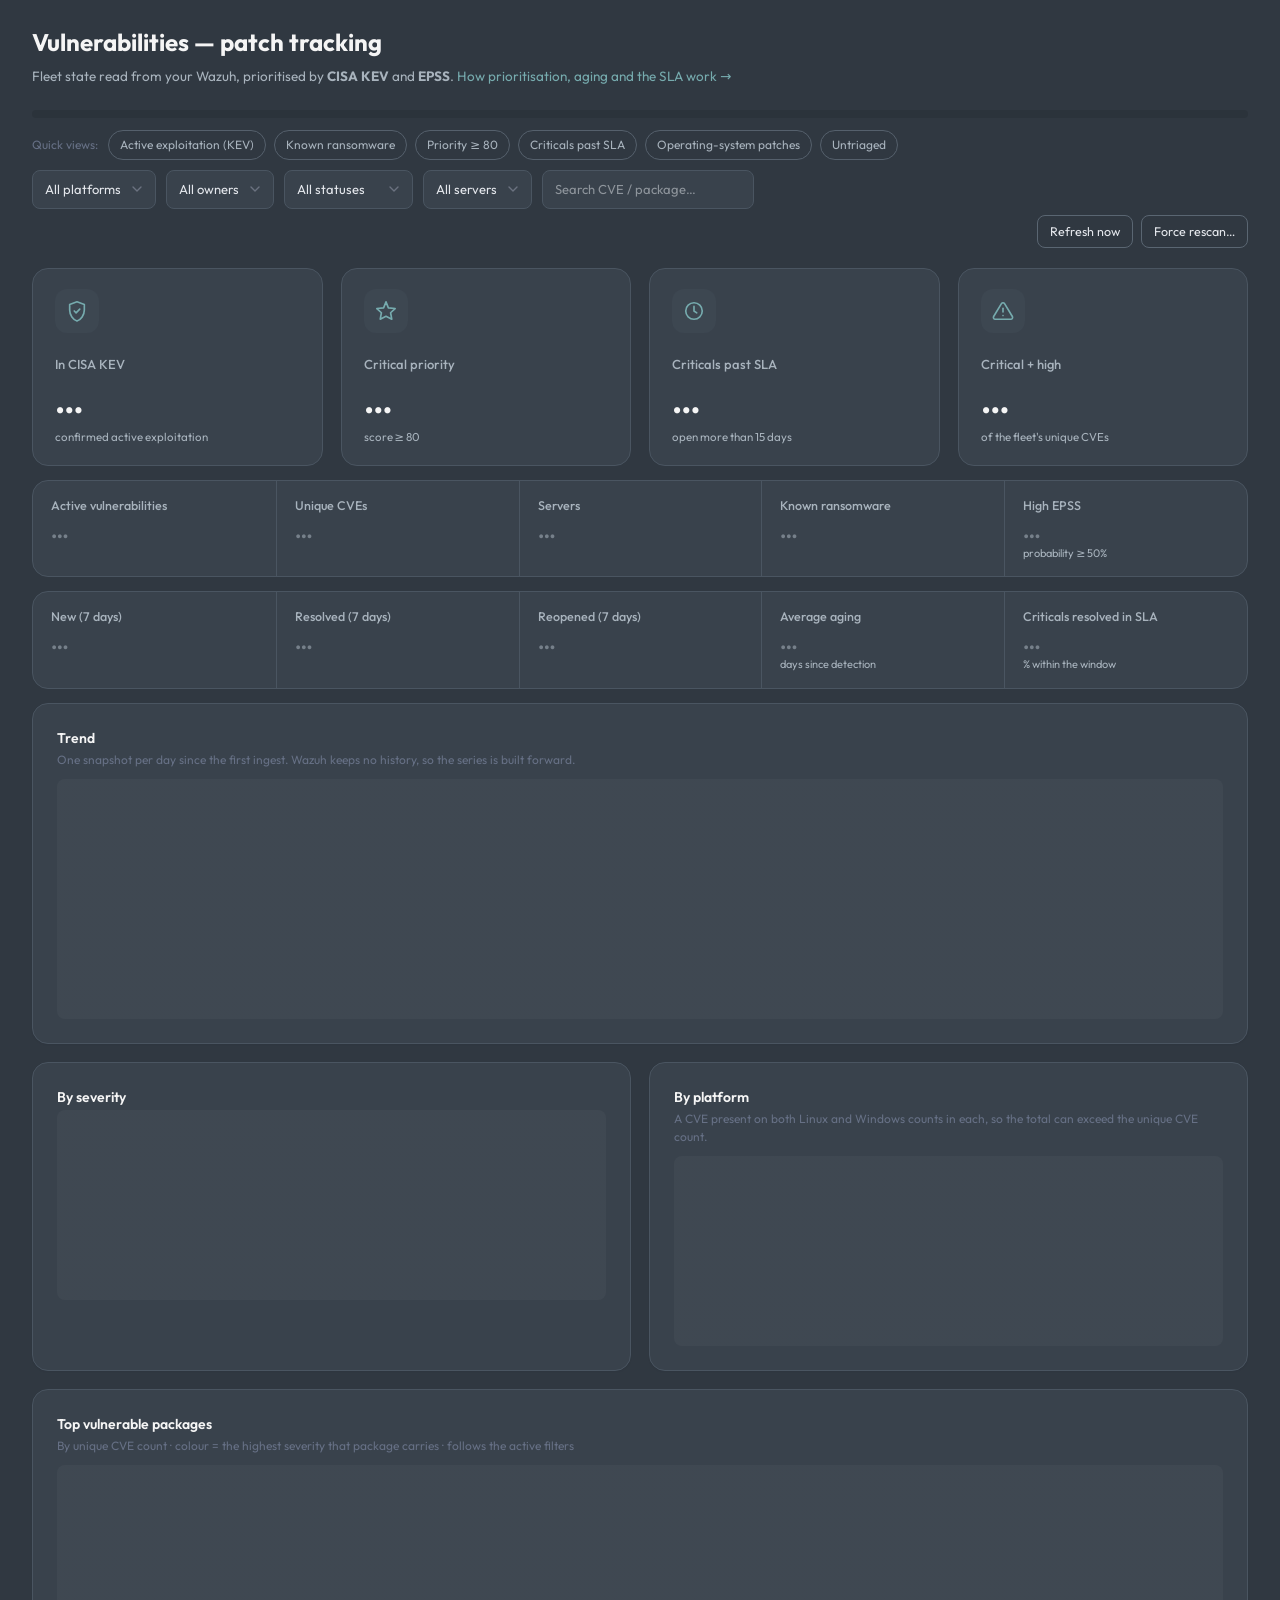
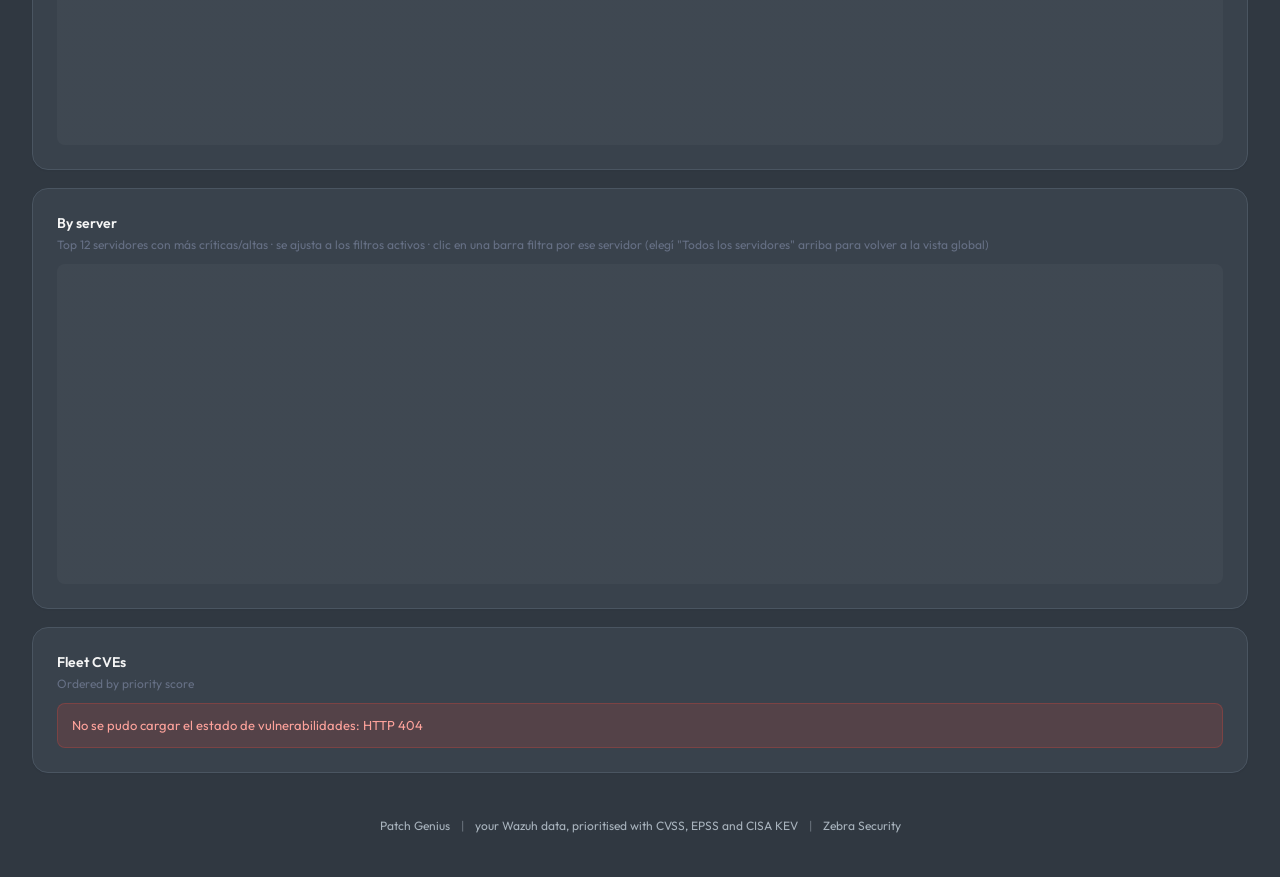
==== commit ca78b301: "feat(ui): the side menu on every screen, from one file The menu existed in exactly one place: index." ====
--- a/static/index.html
+++ b/static/index.html
@@ -8,10 +8,9 @@
 <title>Patch Genius — Vulnerabilities</title>
 <link rel="icon" type="image/svg+xml" href="/static/assets/genie.svg">
 <link rel="preload" href="/static/tailwind.css" as="style">
+<link rel="stylesheet" href="/static/tailwind.css">
 <link rel="stylesheet" href="/static/theme.css">
-<link rel="stylesheet" href="/static/tailwind.css">
 <link rel="stylesheet" href="/static/sidebar.css">
-<script>try{if(localStorage.getItem('soc.navCollapsed')==='1')document.documentElement.classList.add('nav-collapsed')}catch(e){}</script>
 <script src="/static/theme-preload.js"></script>
 <script src="/static/i18n.js"></script>
 <script src="/static/theme.js"></script>
@@ -113,6 +112,8 @@
 .btn-ghost:hover{background:var(--color-gray-50)}
 .btn-ghost:disabled{opacity:.45;cursor:not-allowed}
 .btn-ghost:disabled:hover{background:transparent}
+[data-theme="dark"] .footer{color:var(--pg-text-muted)}
+[data-theme="dark"] .select:focus,[data-theme="dark"] .input:focus{outline:2px solid var(--pg-brand)}
 [data-theme="dark"] .btn-ghost{border-color:var(--color-gray-700);color:var(--color-gray-200)}
 [data-theme="dark"] .btn-ghost:hover{background:#ffffff0a}
 /* Accion primaria de un modal. El teal es claro, asi que el texto encima va
@@ -173,61 +174,6 @@
 .footer a{color:inherit}
 .footer .sep{margin:0 8px;opacity:.5}
 
-/* Paleta "Genius" — colorhunt F5F5F5 / 76ABAE / 303841 / FF5722.
-   Se redefine sobre los tokens de tailwind.css en vez de tocar el archivo,
-   que es un build congelado sin fuente en este repo.
-   El naranja de la paleta se reserva para severidad Alta: en un panel de
-   seguridad el naranja ya significa algo, y usarlo tambien de color de marca
-   volveria ambiguo cada boton. La marca es el teal.
-
-   The brand ramp is redefined once, on :root, and each step points at a
-   semantic token that theme.css resolves per theme. tailwind.css ships two
-   different brands — blue on :root, lime under [data-theme=dark] — and only
-   three steps of it were being overridden here, so `--color-brand-600` stayed
-   lime and every primary button in the app came out green. :root and
-   [data-theme=dark] carry the same specificity, so this block wins in both
-   themes by source order.
-
-   The mapping is semantic rather than a fixed ramp on purpose: tailwind treats
-   brand-500 as "the accent that reads on the current background", and the two
-   themes walk the teal in opposite directions. Pinning the literal steps here
-   would put 600 *lighter* than 500 in the light theme. */
-:root{
-  --color-brand-50:var(--pg-brand-bg);
-  --color-brand-100:var(--pg-brand-bg-2);
-  --color-brand-200:var(--pg-brand-border);
-  --color-brand-300:var(--pg-brand-pale);
-  --color-brand-400:var(--pg-brand-soft);
-  --color-brand-500:var(--pg-brand);
-  --color-brand-600:var(--pg-brand-hover);
-  --color-brand-700:var(--pg-brand-strong);
-}
-[data-theme="dark"]{
-  --color-gray-dark:var(--pg-surface);   /* superficie de tarjetas */
-  --color-gray-900:var(--pg-bg);    /* fondo de pagina */
-  --color-gray-950:var(--pg-surface-deep);
-  --color-gray-800:var(--pg-border);    /* bordes */
-  --color-gray-700:#5a6672;
-  --color-gray-400:var(--pg-text-muted);
-  --color-gray-300:#c9d1d9;
-  --color-white:var(--pg-text);
-}
-[data-theme="dark"] body{background:var(--pg-bg);color:var(--pg-text)}
-[data-theme="dark"] .sidebar{background:var(--pg-surface-deep);border-right:1px solid var(--pg-border)}
-[data-theme="dark"] .brand-platform{color:var(--pg-text)}
-[data-theme="dark"] .side-nav a{color:var(--pg-text-muted)}
-[data-theme="dark"] .side-nav a:hover{background:var(--pg-surface);color:var(--pg-text)}
-[data-theme="dark"] .side-nav a.active{background:#3d4d50;color:var(--pg-brand)}
-[data-theme="dark"] .footer{color:var(--pg-text-muted)}
-[data-theme="dark"] .btn-primary,[data-theme="dark"] .btn{background:var(--pg-brand);border-color:var(--pg-brand);color:var(--pg-on-brand)}
-[data-theme="dark"] a{color:var(--pg-brand)}
-[data-theme="dark"] .select:focus,[data-theme="dark"] .input:focus{outline:2px solid var(--pg-brand)}
-/* Silueta usada como mascara: asi hereda el color del enlace y su estado
-   activo, cosa que un <img> externo no puede hacer. */
-.ai-ico{width:20px;height:20px;flex:none;background-color:currentColor;
-  -webkit-mask:url(/static/assets/genie-lamp.svg) no-repeat center/contain;
-  mask:url(/static/assets/genie-lamp.svg) no-repeat center/contain}
-.brand-platform .shield{width:26px;height:26px;object-fit:contain;flex:none}
 .qf{font-size:12px;padding:5px 11px;border-radius:999px;cursor:pointer;
     border:1px solid var(--pg-border-strong);background:transparent;color:var(--pg-text-muted)}
 .qf:hover{border-color:var(--pg-brand);color:var(--pg-brand)}
@@ -311,54 +257,7 @@
 </head>
 <body>
 <div class="app-shell">
-<aside class="sidebar">
-  <span class="brand-platform"><img class="shield" src="/static/assets/genie.svg" alt=""><span>Patch <b>Genius</b></span></span>
-  <nav class="side-nav" aria-label="Main navigation">
-    <a href="/" class="active" aria-current="page">
-      <svg viewBox="0 0 24 24" fill="none" stroke="currentColor" stroke-width="2" stroke-linecap="round" stroke-linejoin="round" aria-hidden="true"><path d="M12 22s8-4 8-10V5l-8-3-8 3v7c0 6 8 10 8 10z"/><line x1="12" y1="8" x2="12" y2="12"/><line x1="12" y1="16" x2="12.01" y2="16"/></svg>
-      <span data-i18n="nav.vulns">Vulnerabilities</span>
-    </a>
-    <a href="/brief">
-      <span class="ai-ico" aria-hidden="true"></span>
-      <span data-i18n="nav.brief">AI</span>
-    </a>
-    <a href="/health">
-      <svg viewBox="0 0 24 24" fill="none" stroke="currentColor" stroke-width="2" stroke-linecap="round" stroke-linejoin="round" aria-hidden="true"><path d="M19 14c1.49-1.46 3-3.21 3-5.5A5.5 5.5 0 0 0 16.5 3c-1.76 0-3 .5-4.5 2-1.5-1.5-2.74-2-4.5-2A5.5 5.5 0 0 0 2 8.5c0 2.3 1.5 4.05 3 5.5l7 7Z"/><path d="M3.22 12H9.5l.5-1 2 4.5 2-7 1.5 3.5h5.27"/></svg>
-      <span data-i18n="nav.health">Health</span>
-    </a>
-    <a href="/config">
-      <svg viewBox="0 0 24 24" fill="none" stroke="currentColor" stroke-width="2" stroke-linecap="round" stroke-linejoin="round" aria-hidden="true"><circle cx="12" cy="12" r="3"/><path d="M19.4 15a1.65 1.65 0 0 0 .33 1.82l.06.06a2 2 0 1 1-2.83 2.83l-.06-.06a1.65 1.65 0 0 0-1.82-.33 1.65 1.65 0 0 0-1 1.51V21a2 2 0 1 1-4 0v-.09A1.65 1.65 0 0 0 9 19.4a1.65 1.65 0 0 0-1.82.33l-.06.06a2 2 0 1 1-2.83-2.83l.06-.06a1.65 1.65 0 0 0 .33-1.82 1.65 1.65 0 0 0-1.51-1H3a2 2 0 1 1 0-4h.09A1.65 1.65 0 0 0 4.6 9a1.65 1.65 0 0 0-.33-1.82l-.06-.06a2 2 0 1 1 2.83-2.83l.06.06A1.65 1.65 0 0 0 9 4.6a1.65 1.65 0 0 0 1-1.51V3a2 2 0 1 1 4 0v.09a1.65 1.65 0 0 0 1 1.51 1.65 1.65 0 0 0 1.82-.33l.06-.06a2 2 0 1 1 2.83 2.83l-.06.06a1.65 1.65 0 0 0-.33 1.82V9a1.65 1.65 0 0 0 1.51 1H21a2 2 0 1 1 0 4h-.09a1.65 1.65 0 0 0-1.51 1z"/></svg>
-      <span data-i18n="nav.config">Configuration</span>
-    </a>
-    <a href="/integraciones">
-      <svg viewBox="0 0 24 24" fill="none" stroke="currentColor" stroke-width="2" stroke-linecap="round" stroke-linejoin="round" aria-hidden="true"><rect x="3" y="3" width="7" height="7" rx="1.5"/><rect x="14" y="3" width="7" height="7" rx="1.5"/><rect x="3" y="14" width="7" height="7" rx="1.5"/><path d="M17.5 14v7M14 17.5h7"/></svg>
-      <span data-i18n="nav.integrations">Integrations</span>
-    </a>
-    <a href="/ayuda">
-      <svg viewBox="0 0 24 24" fill="none" stroke="currentColor" stroke-width="2" stroke-linecap="round" stroke-linejoin="round" aria-hidden="true"><circle cx="12" cy="12" r="10"/><path d="M9.09 9a3 3 0 0 1 5.83 1c0 2-3 3-3 3"/><line x1="12" y1="17" x2="12.01" y2="17"/></svg>
-      <span data-i18n="nav.help">Help</span>
-    </a>
-  </nav>
-  <div class="sidebar-spacer"></div>
-  <div class="side-status">
-    <span class="side-status-h">Source</span>
-    <span class="build-version" id="sideSource">Wazuh</span>
-  </div>
-  <div class="sidebar-foot">
-    <button type="button" class="theme-toggle" id="themeToggle" onclick="toggleTheme()" aria-label="Toggle light/dark theme" title="Toggle theme">
-      <svg class="icon-moon" viewBox="0 0 24 24" fill="none" stroke="currentColor" stroke-width="2" stroke-linecap="round" stroke-linejoin="round"><path d="M21 12.79A9 9 0 1 1 11.21 3 7 7 0 0 0 21 12.79z"/></svg>
-      <svg class="icon-sun" viewBox="0 0 24 24" fill="none" stroke="currentColor" stroke-width="2" stroke-linecap="round" stroke-linejoin="round"><circle cx="12" cy="12" r="4"/><path d="M12 2v2M12 20v2M4.93 4.93l1.41 1.41M17.66 17.66l-1.41 1.41M2 12h2M20 12h2M6.34 17.66l-1.41 1.41M19.07 4.93l-1.41 1.41"/></svg>
-    </button>
-    <button type="button" class="theme-toggle" id="logoutBtn" onclick="doLogout()"
-            aria-label="Sign out" title="Sign out">
-      <svg viewBox="0 0 24 24" fill="none" stroke="currentColor" stroke-width="2" stroke-linecap="round" stroke-linejoin="round" aria-hidden="true"><path d="M9 21H5a2 2 0 0 1-2-2V5a2 2 0 0 1 2-2h4"/><polyline points="16 17 21 12 16 7"/><line x1="21" y1="12" x2="9" y2="12"/></svg>
-    </button>
-    <a class="nav-exit" href="https://github.com/" target="_blank" rel="noopener" style="text-decoration:none;justify-content:center;flex:1">
-      <svg viewBox="0 0 24 24" fill="none" stroke="currentColor" stroke-width="2" stroke-linecap="round" stroke-linejoin="round" aria-hidden="true"><path d="M9 19c-5 1.5-5-2.5-7-3m14 6v-3.87a3.37 3.37 0 0 0-.94-2.61c3.14-.35 6.44-1.54 6.44-7A5.44 5.44 0 0 0 20 4.77 5.07 5.07 0 0 0 19.91 1S18.73.65 16 2.48a13.38 13.38 0 0 0-7 0C6.27.65 5.09 1 5.09 1A5.07 5.07 0 0 0 5 4.77a5.44 5.44 0 0 0-1.5 3.78c0 5.42 3.3 6.61 6.44 7A3.37 3.37 0 0 0 9 18.13V22"/></svg>
-      Code
-    </a>
-  </div>
-</aside>
+<!--sidebar-->
 <div class="app-main">
 <main class="container">
   <div class="page-header">
@@ -1252,11 +1151,6 @@
 }
 
 let SLA_DIAS = 15;
-async function doLogout() {
-  try { await fetch('/api/logout', { method: 'POST' }); } catch (e) { /* igual salimos */ }
-  window.location = '/login';
-}
-
 function reloadCves(keepPage) {
   // Cambiar un filtro cambia el conjunto: seguir en la pagina 7 del anterior no
   // significa nada. Solo la navegacion explicita conserva la pagina.
--- a/static/theme.css
+++ b/static/theme.css
@@ -159,3 +159,42 @@
   --pg-focus-ring:    #76abae40;
   --pg-shadow-sm:     #00000040;
 }
+
+/* ---------------------------------------------------------------------------
+   Puente hacia tailwind.css.
+
+   tailwind.css es un build congelado de otra marca — azul sobre :root, lima
+   bajo [data-theme=dark] — y no hay fuente para regenerarlo en este repo. En
+   vez de tocarlo, se reasignan sus tokens a los de arriba. Por eso este archivo
+   se carga DESPUES de tailwind.css: `:root` y `[data-theme=dark]` tienen la
+   misma especificidad y decide el orden.
+
+   El mapeo es semantico y no una rampa fija a proposito: tailwind trata a
+   brand-500 como "el acento que se lee sobre el fondo actual", y los dos temas
+   recorren el teal en sentidos opuestos. Fijar los escalones literales dejaria
+   el 600 mas claro que el 500 en el tema claro.
+   --------------------------------------------------------------------------- */
+:root {
+  --color-brand-50:  var(--pg-brand-bg);
+  --color-brand-100: var(--pg-brand-bg-2);
+  --color-brand-200: var(--pg-brand-border);
+  --color-brand-300: var(--pg-brand-pale);
+  --color-brand-400: var(--pg-brand-soft);
+  --color-brand-500: var(--pg-brand);
+  --color-brand-600: var(--pg-brand-hover);
+  --color-brand-700: var(--pg-brand-strong);
+}
+
+[data-theme="dark"] {
+  --color-gray-dark: var(--pg-surface);       /* superficie de tarjetas */
+  --color-gray-900:  var(--pg-bg);            /* fondo de pagina */
+  --color-gray-950:  var(--pg-surface-deep);
+  --color-gray-800:  var(--pg-border);        /* bordes */
+  --color-gray-700:  #5a6672;
+  --color-gray-400:  var(--pg-text-muted);
+  --color-gray-300:  #c9d1d9;
+  --color-white:     var(--pg-text);
+}
+
+[data-theme="dark"] body { background: var(--pg-bg); color: var(--pg-text); }
+[data-theme="dark"] a { color: var(--pg-brand); }
--- a/static/sidebar.css
+++ b/static/sidebar.css
@@ -1,7 +1,8 @@
 /* Colapso del sidebar — permite "estirar" el contenido a todo el ancho.
-   El estado se guarda en localStorage (soc.navCollapsed) y se restaura en el
-   <head> de cada página (clase nav-collapsed sobre <html>) para evitar parpadeo.
-   Los botones los inyecta sidebar.js. */
+   El estado se guarda en localStorage (soc.navCollapsed) y lo restaura
+   theme-preload.js (clase nav-collapsed sobre <html>) antes del primer paint.
+   El menú lo inserta el servidor desde static/_sidebar.html; los botones de
+   colapsar y el panel deslizante los inyecta sidebar.js. */
 
 .sidebar { position: relative; }
 
@@ -131,8 +132,10 @@
   .app-main { width: 100%; min-width: 0; }
   /* px-8 (32px por lado) se come un cuarto de la pantalla en un teléfono. */
   .container { padding-left: 16px; padding-right: 16px; }
-  /* Espacio para el botón flotante, que si no tapa el título de la página. */
+  /* Espacio para el botón flotante, que si no tapa el título de la página.
+     .wrap es el contenedor de las pantallas que no son el dashboard. */
   .app-main > .container { padding-top: 60px; }
+  .app-main > .wrap { padding-top: 60px; padding-left: 16px; padding-right: 16px; }
   .app-main > .header { padding-left: 64px; }
 
   /* El botón de menú se ve siempre, no sólo cuando el sidebar está colapsado. */
@@ -261,3 +264,25 @@
 /* Colapsado el sidebar es una tira de iconos: queda sólo el avatar. */
 html.nav-collapsed .user-box { justify-content: center; padding-inline: 0; }
 html.nav-collapsed .user-datos { display: none; }
+
+/* Tema oscuro del menú. Vivía en el <style> de index.html, que era la única
+   página con menú; ahora lo tienen todas y las reglas tienen que viajar con él.
+   Sin esto el menú se pinta con el tema oscuro que trae tailwind.css, que es de
+   otra marca: el ítem activo salía verde lima. */
+[data-theme="dark"] .sidebar { background: var(--pg-surface-deep); border-right: 1px solid var(--pg-border); }
+[data-theme="dark"] .brand-platform { color: var(--pg-text); }
+[data-theme="dark"] .side-nav a { color: var(--pg-text-muted); }
+[data-theme="dark"] .side-nav a:hover { background: var(--pg-surface); color: var(--pg-text); }
+[data-theme="dark"] .side-nav a.active { background: #3d4d50; color: var(--pg-brand); }
+
+/* Silueta usada como máscara: así hereda el color del enlace y su estado
+   activo, cosa que un <img> externo no puede hacer. */
+.ai-ico {
+  width: 20px;
+  height: 20px;
+  flex: none;
+  background-color: currentColor;
+  -webkit-mask: url(/static/assets/genie-lamp.svg) no-repeat center/contain;
+  mask: url(/static/assets/genie-lamp.svg) no-repeat center/contain;
+}
+.brand-platform .shield { width: 26px; height: 26px; object-fit: contain; flex: none; }
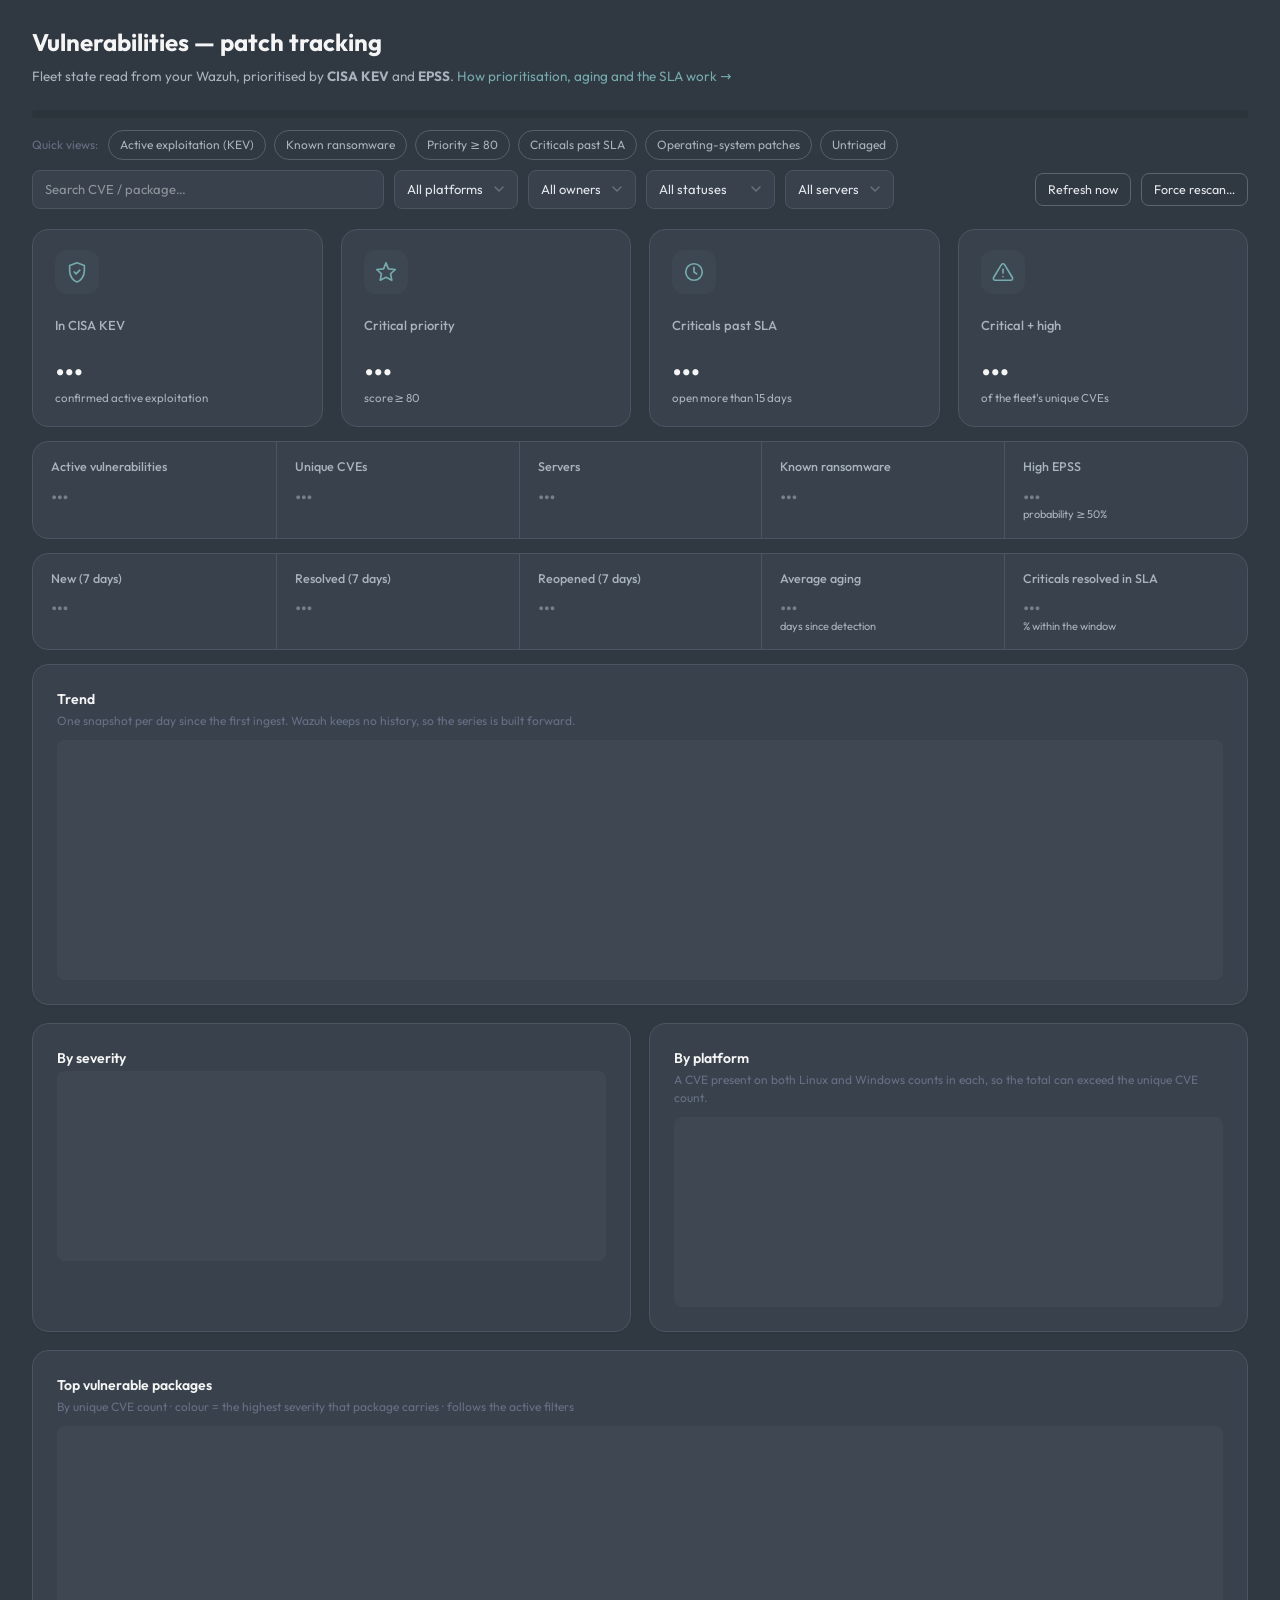
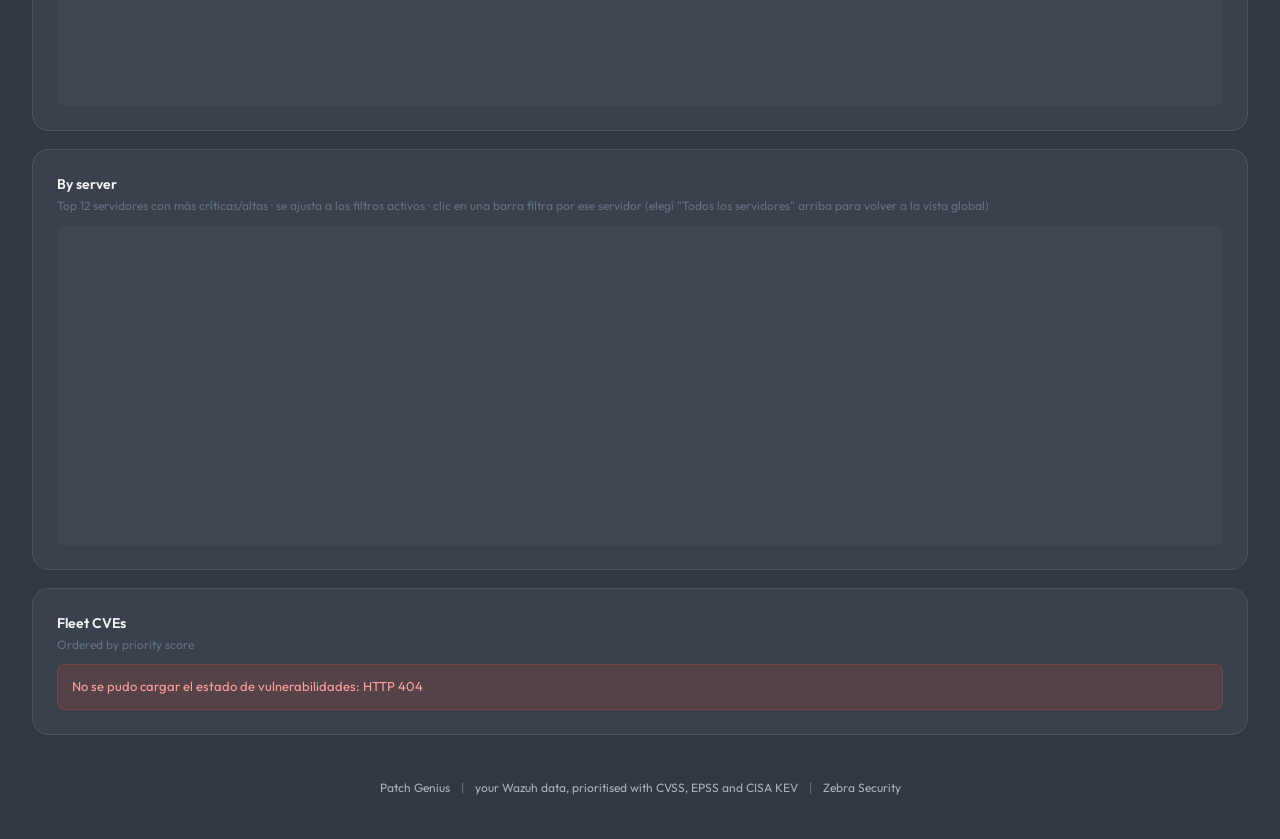
==== commit 11ca9c45: "feat(ui): sort the CVE table, share the view, and let the dialogs be operated Four things the triage" ====
--- a/static/index.html
+++ b/static/index.html
@@ -103,7 +103,30 @@
 .input{background-image:none;padding-right:12px;cursor:text}
 .select:focus,.input:focus{outline:none;border-color:var(--color-brand-400);box-shadow:0 0 0 3px var(--pg-focus-ring)}
 [data-theme="dark"] .select,[data-theme="dark"] .input{background-color:var(--color-gray-dark);border-color:var(--color-gray-800);color:var(--color-gray-200)}
-.events-count{font-size:12.5px;color:var(--color-gray-500);margin-left:auto;font-variant-numeric:tabular-nums}
+.events-count{font-size:12.5px;color:var(--color-gray-500);font-variant-numeric:tabular-nums;white-space:nowrap}
+/* La busqueda se lleva el espacio sobrante; los desplegables miden lo suyo. */
+.toolbar-search{flex:1 1 240px;min-width:170px}
+/* Empuja el estado del cache y las acciones al otro extremo de la misma fila.
+   Antes eran una segunda barra, que ocupaba un renglon para decir "hace 4 min". */
+.toolbar-gap{flex:1 1 0;min-width:0}
+.section-head{display:flex;align-items:flex-start;justify-content:space-between;gap:14px;flex-wrap:wrap}
+.section-head .card-sub{margin-bottom:10px}
+
+/* Encabezados ordenables. El boton ocupa toda la celda para que el area de
+   clic sea la columna entera y no las siete letras del titulo. */
+.dash-table thead th.is-sortable{padding:0}
+.th-sort{display:flex;align-items:center;gap:5px;width:100%;padding:10px 12px;
+  background:none;border:0;cursor:pointer;font:inherit;color:inherit;white-space:nowrap}
+.th-sort.is-num{justify-content:flex-end}
+.th-sort:hover{color:var(--pg-brand)}
+.th-sort:focus-visible{outline:2px solid var(--pg-brand);outline-offset:-2px}
+/* La flecha existe siempre: si apareciera sola al pasar por encima, el ancho de
+   la columna saltaria en cada hover. */
+.th-sort .arrow{font-size:9px;line-height:1;opacity:0;transition:opacity .12s ease}
+.th-sort:hover .arrow{opacity:.45}
+.dash-table thead th[aria-sort] .th-sort{color:var(--pg-brand)}
+.dash-table thead th[aria-sort] .th-sort .arrow{opacity:1}
+.dash-table td.is-num,.dash-table th.is-num{text-align:right;font-variant-numeric:tabular-nums}
 .check{display:inline-flex;align-items:center;gap:6px;font-size:13px;color:var(--color-gray-600);cursor:pointer}
 [data-theme="dark"] .check{color:var(--color-gray-300)}
 
@@ -284,6 +307,8 @@
   </div>
   <div id="activeChips" style="display:none;gap:8px;flex-wrap:wrap;align-items:center;margin-bottom:10px"></div>
   <div class="toolbar">
+    <label class="visually-hidden" for="filter-q">Search CVE, description or package</label>
+    <input class="input toolbar-search" id="filter-q" type="search" placeholder="Search CVE / package…" oninput="debouncedReload()">
     <label class="visually-hidden" for="filter-plat">Filter by platform</label>
     <select class="select" id="filter-plat" aria-label="Filter by platform" onchange="reloadCves()">
       <option value="">All platforms</option>
@@ -301,17 +326,12 @@
       <option value="resuelto">Resolved</option>
       <option value="aceptado_riesgo">Risk accepted</option>
     </select>
-    <label class="visually-hidden" for="filter-agent">Filtrar por servidor</label>
-    <select class="select" id="filter-agent" aria-label="Filtrar por servidor" onchange="reloadCves()">
+    <label class="visually-hidden" for="filter-agent">Filter by server</label>
+    <select class="select" id="filter-agent" aria-label="Filter by server" onchange="reloadCves()">
       <option value="">All servers</option>
     </select>
-    <label class="visually-hidden" for="filter-q">Search CVE, description or package</label>
-    <input class="input" id="filter-q" type="search" placeholder="Search CVE / package…" oninput="debouncedReload()">
-    <span id="events-count" class="events-count" aria-live="polite"></span>
-  </div>
-  <div class="refresh-bar">
+    <span class="toolbar-gap"></span>
     <p class="cache-age" id="cache-age"></p>
-    <span style="flex:1"></span>
     <button type="button" class="btn-ghost btn-sm" id="btn-refresh" onclick="refreshNow()"
       title="Re-read the Wazuh indexer now instead of waiting for the next scheduled refresh">Refresh now</button>
     <button type="button" class="btn-ghost btn-sm" id="btn-rescan" onclick="openRescan()"
@@ -387,8 +407,13 @@
   </section>
 
   <section class="section" aria-label="Fleet CVEs">
-    <h3 class="card-h">Fleet CVEs</h3>
-    <p class="card-sub">Ordered by priority score</p>
+    <div class="section-head">
+      <div>
+        <h3 class="card-h">Fleet CVEs</h3>
+        <p class="card-sub" id="cves-sub">Ordered by priority score</p>
+      </div>
+      <span id="events-count" class="events-count" aria-live="polite"></span>
+    </div>
     <div id="cves-body">
       <div class="loading">Loading CVEs…</div>
     </div>
@@ -422,7 +447,7 @@
 
 <!-- Modal de asignación -->
 <div class="modal-backdrop" id="modal" hidden>
-  <div class="modal" role="dialog" aria-modal="true" aria-labelledby="modal-title">
+  <div class="modal" role="dialog" aria-modal="true" aria-labelledby="modal-title" tabindex="-1">
     <h3 id="modal-title">Track</h3>
     <p class="modal-sub" id="modal-cve"></p>
     <label for="m-owner">Owner</label>
@@ -454,7 +479,7 @@
 
 <!-- Modal de rescan: reinicia agentes para que Wazuh vuelva a inventariarlos -->
 <div class="modal-backdrop" id="rescanModal" hidden>
-  <div class="modal" role="dialog" aria-modal="true" aria-labelledby="rescan-title">
+  <div class="modal" role="dialog" aria-modal="true" aria-labelledby="rescan-title" tabindex="-1">
     <h3 id="rescan-title">Force a Wazuh rescan</h3>
     <p class="modal-sub">Wazuh has no on-demand vulnerability scan. Restarting an agent makes it
       re-run its inventory, which is what re-evaluates the patches you just applied. The dashboard
@@ -493,6 +518,11 @@
                   low: 'Low', untriaged: 'Untriaged' };
 let pageSize = 10;
 let page = 1;
+// Ordenamiento de la tabla. Vacio = el orden por prioridad, que es el default y
+// el motivo de la pantalla. El servidor es el que ordena porque tambien es el
+// que pagina: ordenar en el navegador ordenaria los diez de esta pagina nada mas.
+let sortCol = '';
+let sortDir = 'desc';
 let totalCves = 0;
 let allCves = [];
 let ownersKnown = [];
@@ -517,6 +547,22 @@
   Low:       cssVar('--pg-sev-low',       '#22c55e'),
   Untriaged: cssVar('--pg-sev-untriaged', '#94a3b8'),
 };
+// Columnas de la tabla. `sort` es la clave que entiende el servidor; sin ella la
+// columna no se puede ordenar. `dir` es el sentido del primer clic: en un puntaje
+// lo util es el maximo, en un nombre es la A.
+const COLS = [
+  { label: 'CVE',                  sort: 'cve',      dir: 'asc',  order: 'A to Z',       rorder: 'Z to A' },
+  { label: 'Severidad',            sort: 'severity', dir: 'desc', order: 'most severe first', rorder: 'least severe first' },
+  { label: 'CVSS',                 sort: 'cvss',     dir: 'desc', num: true, order: 'highest first', rorder: 'lowest first' },
+  { label: 'EPSS',                 sort: 'epss',     dir: 'desc', num: true, order: 'highest first', rorder: 'lowest first' },
+  { label: 'Prioridad',            sort: 'priority', dir: 'desc', num: true, order: 'highest first', rorder: 'lowest first' },
+  { label: 'Paquetes / Servidores' },
+  { label: 'Detectado hace',       sort: 'aging',    dir: 'desc', num: true, order: 'oldest first', rorder: 'newest first' },
+  { label: 'Responsable',          sort: 'owner',    dir: 'asc',  order: 'A to Z',       rorder: 'Z to A' },
+  { label: 'Estado',               sort: 'status',   dir: 'asc',  order: 'A to Z',       rorder: 'Z to A' },
+  { label: '' },
+];
+
 const ESTADO_LABEL = {
   pendiente: 'Pendiente', en_curso: 'En curso', parcial: 'Parcial',
   resuelto: 'Resuelto', aceptado_riesgo: 'Riesgo aceptado',
@@ -592,8 +638,11 @@
   }
 
   showSetupHint(d);
+  // Va antes de renderChips: los desplegables tienen que tener sus opciones
+  // para que lo que pidio la URL se pueda aplicar y salir como chip.
+  populatePlatformFilter(d.plataformas || []);
+  applyPending();
   renderChips();
-  populatePlatformFilter(d.plataformas || []);
   renderSevTabs(d.por_severidad || []);
   renderSevDonut(d.por_severidad || []);
   renderPlatDonut(d.por_plataforma || []);
@@ -897,15 +946,15 @@
 function filters() {
   const qs = new URLSearchParams();
   const sev = sevFilter;
-  const owner = document.getElementById('filter-owner').value;
-  const estado = document.getElementById('filter-estado').value;
-  const agent = document.getElementById('filter-agent').value;
+  const owner = selVal('filter-owner');
+  const estado = selVal('filter-estado');
+  const agent = selVal('filter-agent');
   const q = document.getElementById('filter-q').value.trim();
   if (sev) qs.set('severity', sev);
   if (owner) qs.set('owner', owner);
   if (estado) qs.set('status', estado);
   if (agent) qs.set('agent', agent);
-  const plat = document.getElementById('filter-plat').value;
+  const plat = selVal('filter-plat');
   if (plat) qs.set('plataforma', plat);
   if (q) qs.set('q', q);
   // Las vistas rapidas son filtros como cualquier otro; viven aparte para poder
@@ -950,9 +999,6 @@
 function renderChips() {
   const box = document.getElementById('activeChips');
   const chips = [];
-  Object.keys(QUICK).forEach(function (k) {
-    if (quickOn[k]) chips.push({ key: 'qf:' + k, label: QUICK[k].label });
-  });
   [['filter-plat', 'Platform'], ['filter-owner', 'Owner'],
    ['filter-estado', 'Status'], ['filter-agent', 'Server']].forEach(function (pair) {
     const el = document.getElementById(pair[0]);
@@ -963,17 +1009,17 @@
   const q = document.getElementById('filter-q').value.trim();
   if (q) chips.push({ key: 'filter-q', label: 'Search', value: q });
 
-  if (!chips.length) { box.style.display = 'none'; box.innerHTML = ''; return; }
+  const anyQuick = Object.keys(QUICK).some(function (k) { return quickOn[k]; });
+  if (!chips.length && !anyQuick) { box.style.display = 'none'; box.innerHTML = ''; return; }
   box.style.display = 'flex';
   box.innerHTML = chips.map(function (c) {
     const txt = c.value ? `${escapeHtml(c.label)}: <b>${escapeHtml(c.value)}</b>` : `<b>${escapeHtml(c.label)}</b>`;
-    return `<span class="chip">${txt}<button type="button" data-clear="${c.key}" aria-label="Remove filter">&times;</button></span>`;
+    return `<span class="chip">${txt}<button type="button" data-clear="${c.key}" aria-label="Remove filter ${escapeHtml(c.label)}">&times;</button></span>`;
   }).join('') + '<button type="button" class="chip-clear" id="clearAll">Clear all</button>';
 }
 
 function clearFilter(key) {
   if (key === 'sev') { sevFilter = ''; }
-  else if (key.startsWith('qf:')) { quickOn[key.slice(3)] = false; syncQuickButtons(); }
   else {
     const el = document.getElementById(key);
     if (el.type === 'checkbox') el.checked = false; else el.value = '';
@@ -999,6 +1045,8 @@
 }
 
 document.addEventListener('click', function (ev) {
+  const th = ev.target.closest('.th-sort');
+  if (th) { setSort(th.dataset.sort); return; }
   const qf = ev.target.closest('.qf');
   if (qf) { quickOn[qf.dataset.qf] = !quickOn[qf.dataset.qf]; syncQuickButtons(); reloadCves(); return; }
   if (ev.target.id === 'clearAll') { clearAllFilters(); return; }
@@ -1006,6 +1054,95 @@
   if (rm) clearFilter(rm.dataset.clear);
 });
 
+/* La pantalla en la URL.
+ *
+ * Sin esto no habia forma de mandarle a alguien "mira estas catorce criticas
+ * vencidas de Ubuntu": el link llevaba al panel sin filtrar y habia que
+ * dictarle los cinco controles que tocar.
+ *
+ * replaceState y no pushState: escribir en la busqueda dispara un cambio por
+ * tecla, y con push cada letra seria una entrada del historial. Se gana
+ * compartir y marcar; el boton de atras sigue saliendo de la pantalla. */
+const URL_STATE = {
+  q:      function () { return document.getElementById('filter-q').value.trim(); },
+  sev:    function () { return sevFilter; },
+  plat:   function () { return selVal('filter-plat'); },
+  owner:  function () { return selVal('filter-owner'); },
+  status: function () { return selVal('filter-estado'); },
+  agent:  function () { return selVal('filter-agent'); },
+  qf:     function () { return Object.keys(QUICK).filter(function (k) { return quickOn[k]; }).join(','); },
+  sort:   function () { return sortCol; },
+  dir:    function () { return sortCol ? sortDir : ''; },
+  size:   function () { return pageSize !== 10 ? String(pageSize) : ''; },
+  page:   function () { return page > 1 ? String(page) : ''; },
+};
+
+function syncUrl() {
+  const qs = new URLSearchParams();
+  Object.keys(URL_STATE).forEach(function (k) {
+    const v = URL_STATE[k]();
+    if (v) qs.set(k, v);
+  });
+  const next = qs.toString();
+  history.replaceState(null, '', next ? location.pathname + '?' + next : location.pathname);
+}
+
+// Valores que vinieron de la URL para desplegables que el servidor todavia no
+// llenó. Se vacía en cuanto llega el primer resumen.
+let urlPending = {};
+
+function selVal(id) {
+  const el = document.getElementById(id);
+  if (el && el.value) return el.value;
+  return urlPending[id] || '';
+}
+
+function readUrl() {
+  const qs = new URLSearchParams(location.search);
+  sevFilter = qs.get('sev') || '';
+  // ?cve= es el parametro que ya existia para llegar a un CVE puntual; se
+  // sigue aceptando aunque el estado propio de la pantalla viaje en ?q=.
+  document.getElementById('filter-q').value = qs.get('q') || qs.get('cve') || '';
+  document.getElementById('filter-estado').value = qs.get('status') || '';
+  ['plat', 'owner', 'agent'].forEach(function (k) {
+    const v = qs.get(k);
+    if (v) urlPending['filter-' + k] = v;
+  });
+  (qs.get('qf') || '').split(',').forEach(function (k) {
+    if (QUICK[k]) quickOn[k] = true;
+  });
+  syncQuickButtons();
+  const sort = qs.get('sort');
+  if (sort && COLS.some(function (c) { return c.sort === sort; })) {
+    sortCol = sort;
+    sortDir = qs.get('dir') === 'asc' ? 'asc' : 'desc';
+  }
+  const size = parseInt(qs.get('size'), 10);
+  if ([10, 25, 50, 100, 200].indexOf(size) !== -1) {
+    pageSize = size;
+    document.getElementById('page-size').value = String(size);
+  }
+  page = Math.max(1, parseInt(qs.get('page'), 10) || 1);
+}
+
+/* Los desplegables dinamicos ya tienen sus opciones: se aplica lo que quedo
+   pendiente. Lo que no exista se descarta — un owner que ya no esta en el
+   parque dejaria la tabla filtrada a cero sin ningun chip que sacar. */
+let urlDropped = false;
+
+function applyPending() {
+  let dropped = false;
+  Object.keys(urlPending).forEach(function (id) {
+    const el = document.getElementById(id);
+    const v = urlPending[id];
+    const ok = el && Array.prototype.some.call(el.options, function (o) { return o.value === v; });
+    if (ok) el.value = v; else dropped = true;
+  });
+  urlPending = {};
+  if (dropped) urlDropped = true;
+  return dropped;
+}
+
 function fmtAgo(iso) {
   if (!iso) return '';
   const min = Math.round((Date.now() - new Date(iso).getTime()) / 60000);
@@ -1018,6 +1155,7 @@
   const body = document.getElementById('cves-body');
   try {
     const qs = filters();
+    if (sortCol) { qs.set('sort', sortCol); qs.set('dir', sortDir); }
     qs.set('limit', pageSize);
     qs.set('offset', (page - 1) * pageSize);
     const res = await fetch(`/vulnerabilities/cves?${qs}`);
@@ -1087,11 +1225,11 @@
     return `<tr>
       <td><a class="mono" href="https://nvd.nist.gov/vuln/detail/${encodeURIComponent(c.cve)}" target="_blank" rel="noopener">${escapeHtml(c.cve)}</a>${flags}</td>
       <td><span class="pbadge ${sevCls}">${escapeHtml(sevLab)}</span></td>
-      <td>${c.cvss != null ? c.cvss.toFixed(1) : '—'}</td>
-      <td>${epss}</td>
-      <td><strong>${c.priority_score != null ? c.priority_score : '—'}</strong></td>
+      <td class="is-num">${c.cvss != null ? c.cvss.toFixed(1) : '—'}</td>
+      <td class="is-num">${epss}</td>
+      <td class="is-num"><strong>${c.priority_score != null ? c.priority_score : '—'}</strong></td>
       <td title="${escapeHtml(c.descripcion || '')}">${paquetes || '—'}<br><span style="font-size:11px;color:var(--color-gray-400)">${agentesShown}${agentesMore}</span></td>
-      <td>${dias}</td>
+      <td class="is-num">${dias}</td>
       <td>${owner}</td>
       <td>${estado}${c.due_date ? `<br><span style="font-size:11px;color:var(--color-gray-400)">objetivo: ${escapeHtml(c.due_date)}</span>` : ''}</td>
       <td><button type="button" class="btn-ghost btn-sm" onclick="openModal('${escapeHtml(c.cve)}')">Track</button></td>
@@ -1099,10 +1237,50 @@
   }).join('');
 
   body.innerHTML = `<div class="dash-table-wrap"><table class="dash-table">
-    <thead><tr><th>CVE</th><th>Severidad</th><th>CVSS</th><th>EPSS</th><th>Prioridad</th><th>Paquetes / Servidores</th><th>Detectado hace</th><th>Responsable</th><th>Estado</th><th></th></tr></thead>
+    <thead><tr>${renderHead()}</tr></thead>
     <tbody>${rows}</tbody>
   </table></div>`;
   renderPager();
+  describeSort();
+}
+
+function renderHead() {
+  return COLS.map(function (c) {
+    const num = c.num ? ' is-num' : '';
+    if (!c.sort) return `<th${num ? ' class="is-num"' : ''}>${escapeHtml(c.label)}</th>`;
+    const on = sortCol === c.sort;
+    // aria-sort solo va en la columna activa: ponerlo en todas le diria al
+    // lector de pantalla que la tabla esta ordenada por nueve columnas.
+    const aria = on ? ` aria-sort="${sortDir === 'asc' ? 'ascending' : 'descending'}"` : '';
+    const arrow = on ? (sortDir === 'asc' ? '↑' : '↓') : (c.dir === 'asc' ? '↑' : '↓');
+    const next = on && sortDir === c.dir ? c.rorder : c.order;
+    return `<th class="is-sortable${num}"${aria}>
+      <button type="button" class="th-sort${num}" data-sort="${c.sort}"
+              title="Sort by ${escapeHtml(c.label)} — ${escapeHtml(next)}">
+        ${escapeHtml(c.label)}<span class="arrow" aria-hidden="true">${arrow}</span>
+      </button></th>`;
+  }).join('');
+}
+
+function setSort(col) {
+  const spec = COLS.find(c => c.sort === col);
+  if (!spec) return;
+  // Volver a la columna que ya esta activa invierte el sentido; cambiar de
+  // columna arranca por el sentido que sirve para ese dato.
+  if (sortCol === col) sortDir = sortDir === 'asc' ? 'desc' : 'asc';
+  else { sortCol = col; sortDir = spec.dir; }
+  reloadCves();
+}
+
+// El orden vigente en palabras. Las flechas del encabezado lo dicen, pero hay
+// que ir a buscarlas; aca esta al lado del titulo de la tabla.
+function describeSort() {
+  const el = document.getElementById('cves-sub');
+  if (!el) return;
+  const spec = COLS.find(c => c.sort === sortCol);
+  if (!spec) { el.textContent = 'Ordered by priority score'; return; }
+  const how = sortDir === spec.dir ? spec.order : spec.rorder;
+  el.textContent = `Ordered by ${spec.label} — ${how}`;
 }
 
 function renderPager() {
@@ -1155,6 +1333,7 @@
   // Cambiar un filtro cambia el conjunto: seguir en la pagina 7 del anterior no
   // significa nada. Solo la navegacion explicita conserva la pagina.
   if (!keepPage) page = 1;
+  syncUrl();
   loadCves();
   loadSummary();
 }
@@ -1165,6 +1344,64 @@
 
 // --- Modal de asignación ---
 let modalCve = null;
+/* Accesibilidad de los dos dialogos.
+ *
+ * Se abrian poniendo hidden=false y nada mas. El foco se quedaba atras en la
+ * tabla, Escape no hacia nada, y tabulando se salia del dialogo hacia el
+ * contenido que el dialogo esta justamente tapando — con lector de pantalla o
+ * sin mouse no habia forma clara de operarlos ni de cerrarlos.
+ *
+ * El de rescan ya se cerraba clickeando el fondo y sigue igual: no hay nada
+ * escrito que perder. El de seguimiento no, a proposito — tiene un campo de
+ * notas, y perder lo tipeado por un clic al costado es peor que tener que
+ * apuntar al boton. */
+const FOCUSABLE = 'a[href],button:not([disabled]),input:not([disabled]),' +
+                  'select:not([disabled]),textarea:not([disabled]),[tabindex]:not([tabindex="-1"])';
+let dialogReturnFocus = null;
+
+function dialogItems(box) {
+  return Array.prototype.filter.call(box.querySelectorAll(FOCUSABLE), function (el) {
+    return el.offsetParent !== null;
+  });
+}
+
+function openDialog(id, firstId) {
+  const box = document.getElementById(id);
+  dialogReturnFocus = document.activeElement;
+  box.hidden = false;
+  const target = (firstId && document.getElementById(firstId)) || box.querySelector('.modal');
+  if (target) target.focus();
+}
+
+function closeDialog(id) {
+  document.getElementById(id).hidden = true;
+  // Volver al control que lo abrio. Sin esto el foco cae al principio del
+  // documento y hay que tabular de nuevo hasta la fila donde estabas.
+  if (dialogReturnFocus && document.contains(dialogReturnFocus)) dialogReturnFocus.focus();
+  dialogReturnFocus = null;
+}
+
+document.addEventListener('keydown', function (ev) {
+  const box = document.querySelector('.modal-backdrop:not([hidden])');
+  if (!box) return;
+  if (ev.key === 'Escape') {
+    ev.preventDefault();
+    if (box.id === 'rescanModal') closeRescan(); else closeModal();
+    return;
+  }
+  if (ev.key !== 'Tab') return;
+  const items = dialogItems(box);
+  if (!items.length) return;
+  const first = items[0];
+  const last = items[items.length - 1];
+  // El tabulador da la vuelta dentro del dialogo en vez de escaparse.
+  if (ev.shiftKey && (document.activeElement === first || !box.contains(document.activeElement))) {
+    ev.preventDefault(); last.focus();
+  } else if (!ev.shiftKey && document.activeElement === last) {
+    ev.preventDefault(); first.focus();
+  }
+});
+
 function openModal(cve) {
   modalCve = cve;
   const cur = allCves.find(c => c.cve === cve) || {};
@@ -1175,11 +1412,11 @@
   document.getElementById('m-due').value = cur.due_date || '';
   document.getElementById('m-notes').value = cur.notes || '';
   document.getElementById('m-delete').hidden = !cur.estado;
-  document.getElementById('modal').hidden = false;
+  openDialog('modal', 'm-owner');
 }
 function closeModal() {
   modalCve = null;
-  document.getElementById('modal').hidden = true;
+  closeDialog('modal');
 }
 async function saveAssignment() {
   if (!modalCve) return;
@@ -1271,7 +1508,7 @@
 }
 
 async function openRescan() {
-  document.getElementById('rescanModal').hidden = false;
+  openDialog('rescanModal');
   document.getElementById('rescan-all').checked = false;
   document.getElementById('rescan-go').disabled = true;
   document.getElementById('rescan-all').disabled = true;
@@ -1317,7 +1554,7 @@
 }
 
 function closeRescan() {
-  document.getElementById('rescanModal').hidden = true;
+  closeDialog('rescanModal');
 }
 
 function toggleAllAgents(on) {
@@ -1436,15 +1673,24 @@
 };
 
 async function init() {
+  readUrl();
   try { await loadSummary(); } catch (e) {
     document.getElementById('cves-body').innerHTML =
       `<div class="alert alert-err">No se pudo cargar el estado de vulnerabilidades: ${escapeHtml(e.message)}</div>`;
     return;
   }
+  // Un filtro que venia en la URL y ya no existe en el parque se descarto al
+  // llegar el resumen. Hay que rehacerlo: si no, los KPIs siguen contados con
+  // ese filtro y la tabla de abajo no, y los dos numeros no cierran.
+  if (urlDropped) {
+    urlDropped = false;
+    page = 1;
+    syncUrl();
+    try { await loadSummary(); } catch (e) { /* ya se mostro el estado anterior */ }
+  }
   loadHistory();
   initRefreshBar();
-  const cveParam = new URLSearchParams(location.search).get('cve');
-  if (cveParam) document.getElementById('filter-q').value = cveParam;
+  syncUrl();
   await loadCves();
 }
 init();
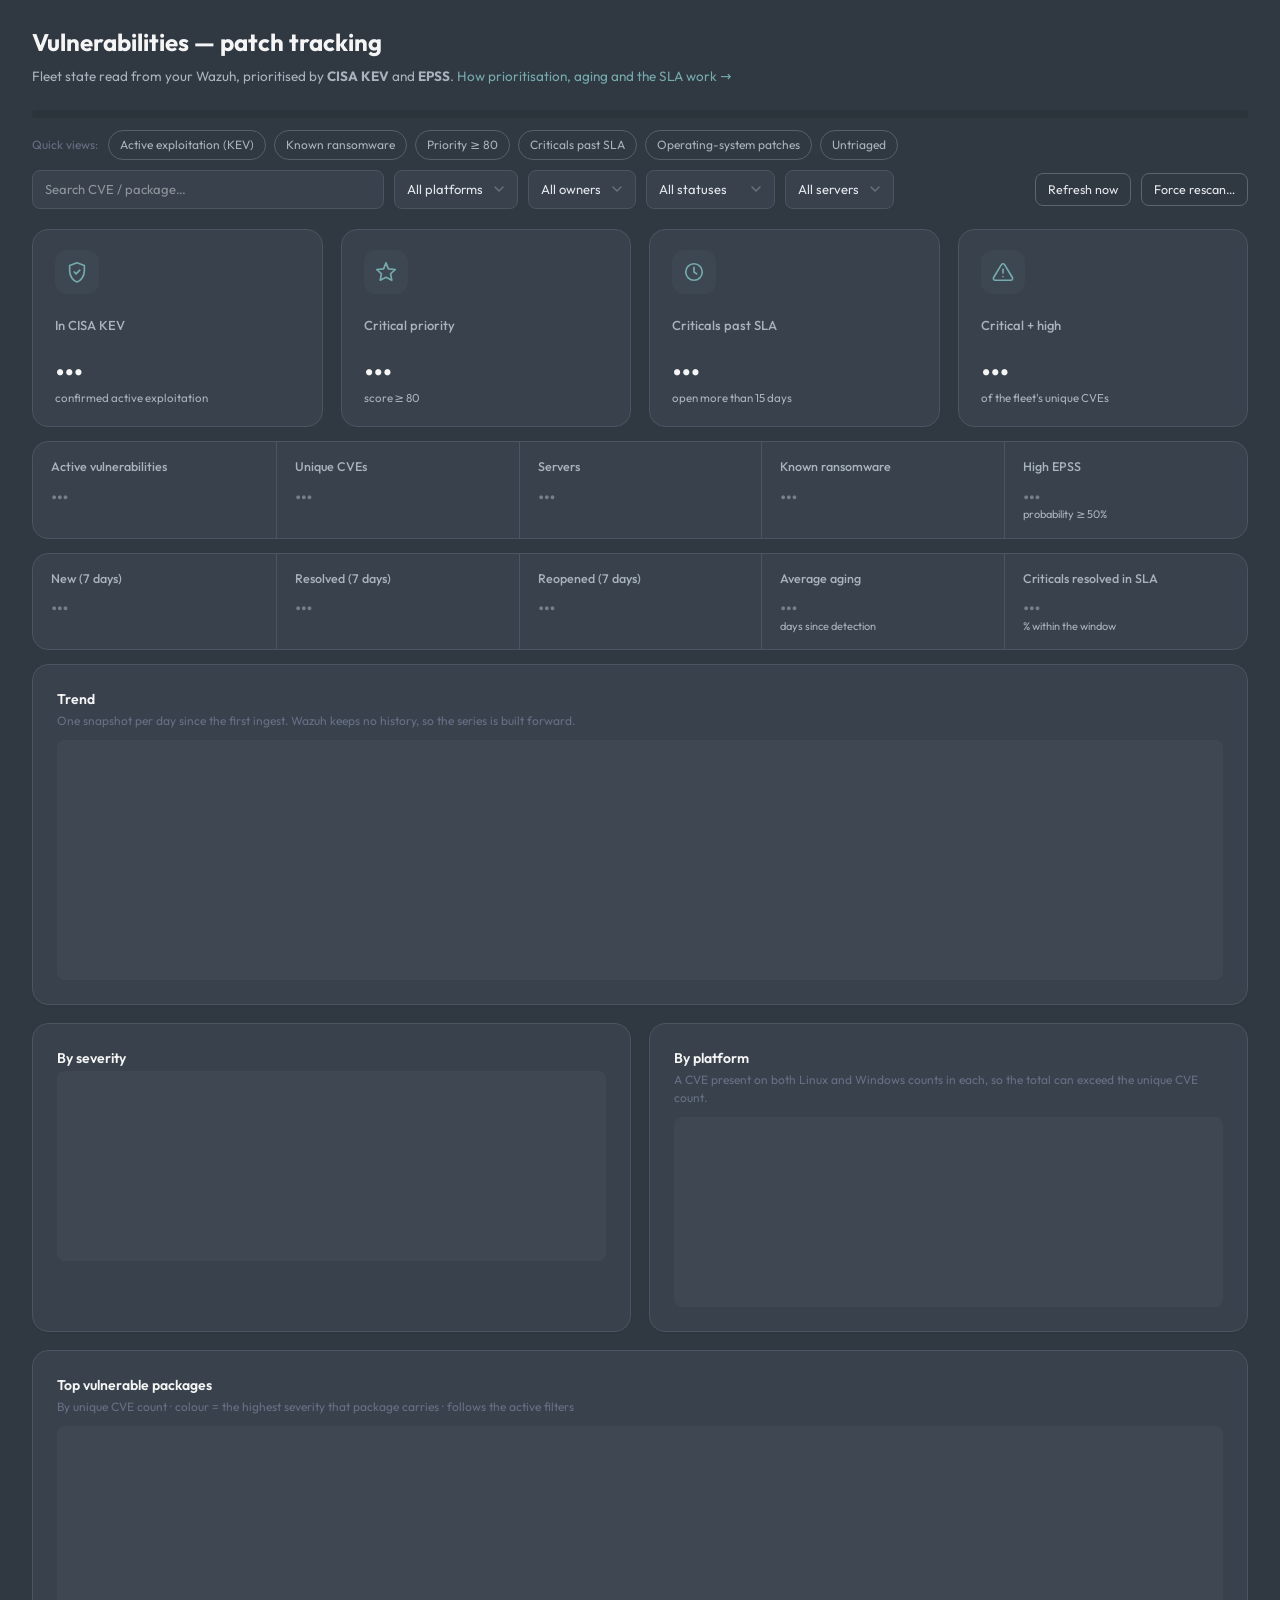
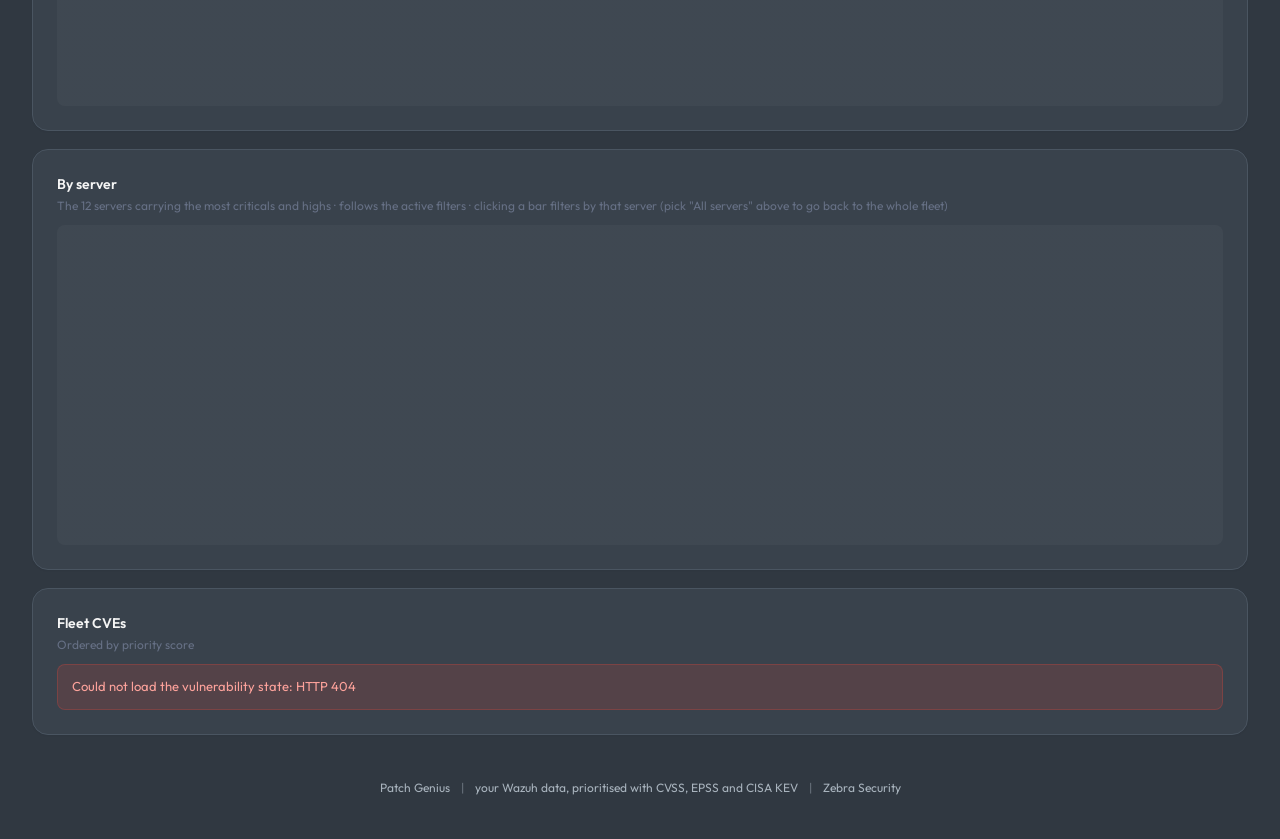
==== commit c6f36395: "i18n: one language on screen, and stop pretending there are two The panel read in two languages at o" ====
--- a/static/index.html
+++ b/static/index.html
@@ -400,9 +400,9 @@
     </div>
   </section>
 
-  <section class="section" aria-label="Vulnerabilidades por servidor" style="margin-bottom:18px;">
+  <section class="section" aria-label="Vulnerabilities by server" style="margin-bottom:18px;">
     <h3 class="card-h">By server</h3>
-    <p class="card-sub">Top 12 servidores con más críticas/altas · se ajusta a los filtros activos · clic en una barra filtra por ese servidor (elegí "Todos los servidores" arriba para volver a la vista global)</p>
+    <p class="card-sub">The 12 servers carrying the most criticals and highs · follows the active filters · clicking a bar filters by that server (pick "All servers" above to go back to the whole fleet)</p>
     <div id="chartSrv" class="is-loading" style="min-height:320px"></div>
   </section>
 
@@ -552,20 +552,23 @@
 // lo util es el maximo, en un nombre es la A.
 const COLS = [
   { label: 'CVE',                  sort: 'cve',      dir: 'asc',  order: 'A to Z',       rorder: 'Z to A' },
-  { label: 'Severidad',            sort: 'severity', dir: 'desc', order: 'most severe first', rorder: 'least severe first' },
+  { label: 'Severity',             sort: 'severity', dir: 'desc', order: 'most severe first', rorder: 'least severe first' },
   { label: 'CVSS',                 sort: 'cvss',     dir: 'desc', num: true, order: 'highest first', rorder: 'lowest first' },
   { label: 'EPSS',                 sort: 'epss',     dir: 'desc', num: true, order: 'highest first', rorder: 'lowest first' },
-  { label: 'Prioridad',            sort: 'priority', dir: 'desc', num: true, order: 'highest first', rorder: 'lowest first' },
-  { label: 'Paquetes / Servidores' },
-  { label: 'Detectado hace',       sort: 'aging',    dir: 'desc', num: true, order: 'oldest first', rorder: 'newest first' },
-  { label: 'Responsable',          sort: 'owner',    dir: 'asc',  order: 'A to Z',       rorder: 'Z to A' },
-  { label: 'Estado',               sort: 'status',   dir: 'asc',  order: 'A to Z',       rorder: 'Z to A' },
+  { label: 'Priority',             sort: 'priority', dir: 'desc', num: true, order: 'highest first', rorder: 'lowest first' },
+  { label: 'Packages / Servers' },
+  { label: 'Detected',             sort: 'aging',    dir: 'desc', num: true, order: 'oldest first', rorder: 'newest first' },
+  { label: 'Owner',                sort: 'owner',    dir: 'asc',  order: 'A to Z',       rorder: 'Z to A' },
+  { label: 'Status',               sort: 'status',   dir: 'asc',  order: 'A to Z',       rorder: 'Z to A' },
   { label: '' },
 ];
 
+// Las claves son los valores que guarda la base y viajan por la API
+// (`pendiente`, `en_curso`, ...): son contrato de datos y no se traducen. Lo que
+// se traduce es como se muestran.
 const ESTADO_LABEL = {
-  pendiente: 'Pendiente', en_curso: 'En curso', parcial: 'Parcial',
-  resuelto: 'Resuelto', aceptado_riesgo: 'Riesgo aceptado',
+  pendiente: 'Pending', en_curso: 'In progress', parcial: 'Partial',
+  resuelto: 'Resolved', aceptado_riesgo: 'Risk accepted',
 };
 
 function isDark() { return document.documentElement.getAttribute('data-theme') === 'dark'; }
@@ -1193,8 +1196,8 @@
     const sevCls = SEV_CLASS[c.severidad] || 'p-unknown';
     const sevLab = SEV_LABEL[c.severidad] || c.severidad || '—';
     const kevTitle = c.kev
-      ? (c.kev_vencimiento ? 'Plazo CISA: ' + c.kev_vencimiento : 'En CISA KEV')
-        + (c.kev_ransomware ? ' · campaña de ransomware conocida' : '')
+      ? (c.kev_vencimiento ? 'CISA due date: ' + c.kev_vencimiento : 'In CISA KEV')
+        + (c.kev_ransomware ? ' · known ransomware campaign' : '')
       : '';
     const kev = c.kev
       ? `<span class="kev-badge" title="${escapeHtml(kevTitle)}">
@@ -1206,19 +1209,19 @@
       : '';
     const epss = c.epss != null ? `${Math.round(c.epss * 100)}%` : '—';
     const sla = (c.severidad === 'Critical' && (c.dias_detectado ?? 0) > SLA_DIAS)
-      ? `<span class="sla-badge">SLA vencido</span>` : '';
+      ? `<span class="sla-badge">Past SLA</span>` : '';
     const flags = (kev || ransom || sla) ? `<div class="cve-flags">${kev}${ransom}${sla}</div>` : '';
     const estado = c.estado
       ? `<span class="sbadge s-${escapeHtml(c.estado)}">${escapeHtml(ESTADO_LABEL[c.estado] || c.estado)}</span>`
       : '—';
     const ownerMail = c.owner_email
-      ? ` <span title="Seguimiento por correo (deshabilitado en la demo): ${escapeHtml(c.owner_email)}">✉️</span>` : '';
+      ? ` <span title="Reminders go to ${escapeHtml(c.owner_email)} when the SMTP integration is on">✉️</span>` : '';
     const owner = c.owner ? `<span class="mono">${escapeHtml(c.owner)}</span>${ownerMail}` : '—';
     const dias = c.dias_detectado != null ? `${c.dias_detectado} d` : '—';
     const agentesAll = c.agentes || [];
     const agentesShown = agentesAll.slice(0, 3).map(escapeHtml).join(', ');
     const agentesMore = agentesAll.length > 3
-      ? ` <span class="agent-more" title="${escapeHtml(agentesAll.join(', '))}">+${agentesAll.length - 3} más</span>` : '';
+      ? ` <span class="agent-more" title="${escapeHtml(agentesAll.join(', '))}">+${agentesAll.length - 3} more</span>` : '';
     const paquetesAll = c.paquetes || [];
     const paquetes = paquetesAll.slice(0, 3).map(escapeHtml).join(', ')
       + (paquetesAll.length > 3 ? ` <span class="agent-more" title="${escapeHtml(paquetesAll.join(', '))}">+${paquetesAll.length - 3}</span>` : '');
@@ -1231,7 +1234,7 @@
       <td title="${escapeHtml(c.descripcion || '')}">${paquetes || '—'}<br><span style="font-size:11px;color:var(--color-gray-400)">${agentesShown}${agentesMore}</span></td>
       <td class="is-num">${dias}</td>
       <td>${owner}</td>
-      <td>${estado}${c.due_date ? `<br><span style="font-size:11px;color:var(--color-gray-400)">objetivo: ${escapeHtml(c.due_date)}</span>` : ''}</td>
+      <td>${estado}${c.due_date ? `<br><span style="font-size:11px;color:var(--color-gray-400)">due ${escapeHtml(c.due_date)}</span>` : ''}</td>
       <td><button type="button" class="btn-ghost btn-sm" onclick="openModal('${escapeHtml(c.cve)}')">Track</button></td>
     </tr>`;
   }).join('');
@@ -1434,7 +1437,7 @@
   });
   if (!res.ok) {
     const err = await res.json().catch(() => ({}));
-    alert(err.detail || `Error al guardar (HTTP ${res.status})`);
+    alert(err.detail || `Could not save (HTTP ${res.status})`);
     return;
   }
   closeModal();
@@ -1442,11 +1445,11 @@
 }
 async function deleteAssignment() {
   if (!modalCve) return;
-  if (!confirm(`¿Quitar el seguimiento de ${modalCve}?`)) return;
+  if (!confirm(`Stop tracking ${modalCve}?`)) return;
   const res = await fetch(`/vulnerabilities/assignments/${encodeURIComponent(modalCve)}`, { method: 'DELETE' });
   if (!res.ok) {
     const err = await res.json().catch(() => ({}));
-    alert(err.detail || `Error al borrar (HTTP ${res.status})`);
+    alert(err.detail || `Could not remove the tracking (HTTP ${res.status})`);
     return;
   }
   closeModal();
@@ -1676,7 +1679,7 @@
   readUrl();
   try { await loadSummary(); } catch (e) {
     document.getElementById('cves-body').innerHTML =
-      `<div class="alert alert-err">No se pudo cargar el estado de vulnerabilidades: ${escapeHtml(e.message)}</div>`;
+      `<div class="alert alert-err">Could not load the vulnerability state: ${escapeHtml(e.message)}</div>`;
     return;
   }
   // Un filtro que venia en la URL y ya no existe en el parque se descarto al
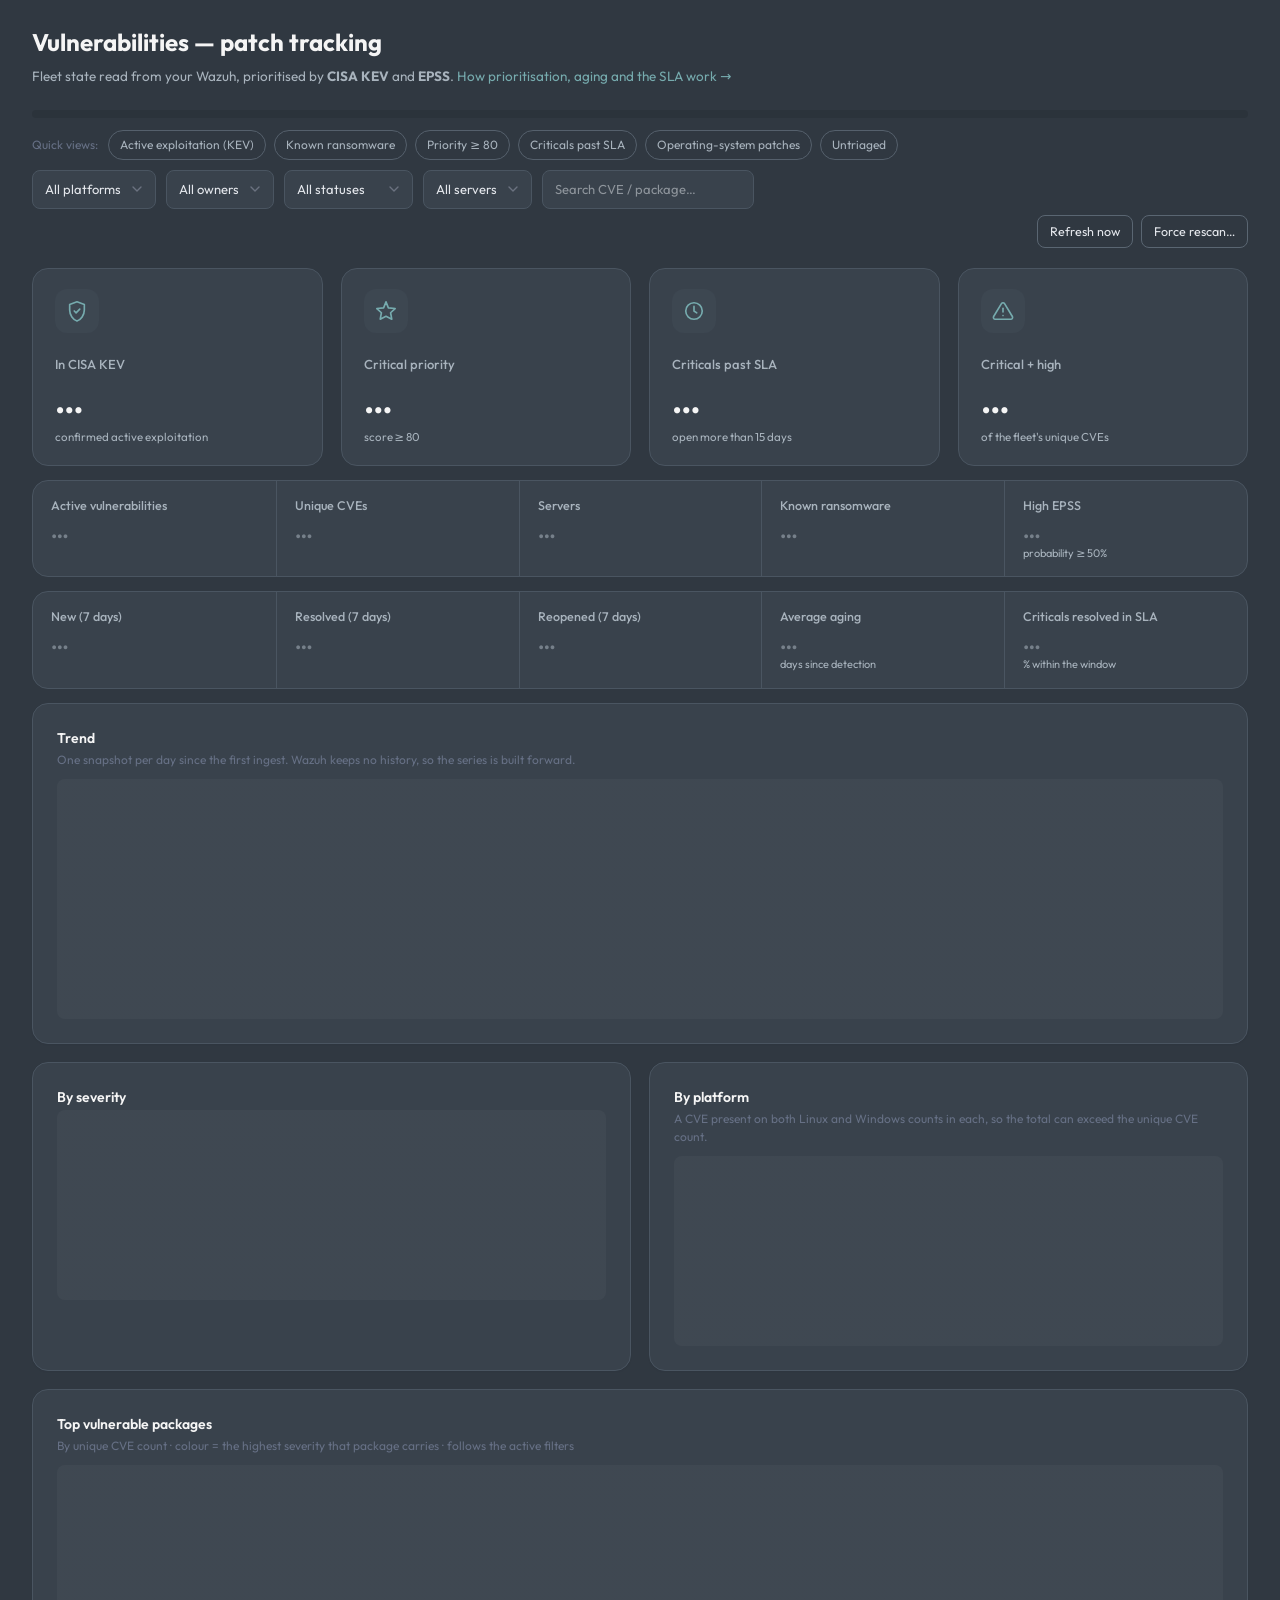
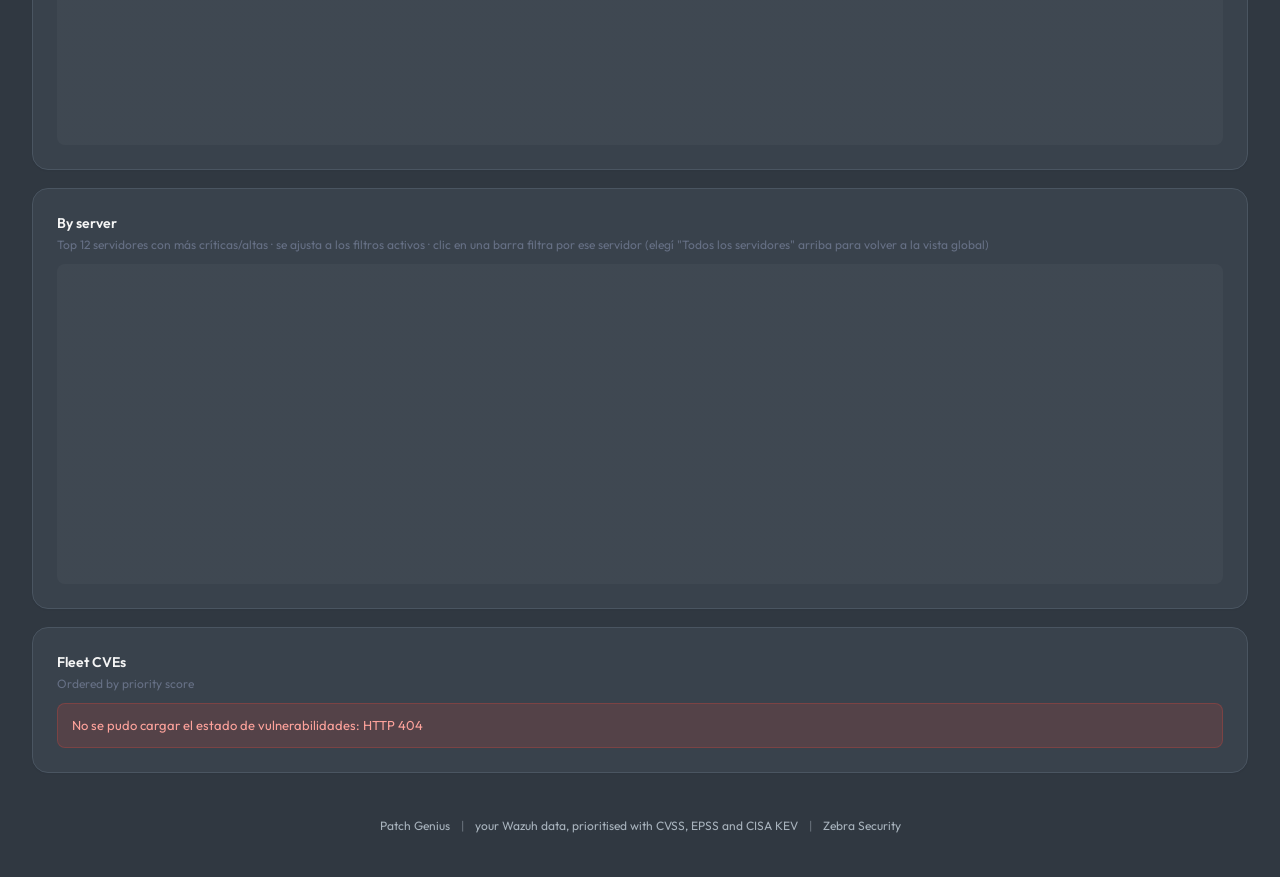
==== commit 07ecfbd3: "Merge pull request #11 from safernandez666/design/color-fixes Design/color fixes" ====
--- a/static/index.html
+++ b/static/index.html
@@ -103,30 +103,7 @@
 .input{background-image:none;padding-right:12px;cursor:text}
 .select:focus,.input:focus{outline:none;border-color:var(--color-brand-400);box-shadow:0 0 0 3px var(--pg-focus-ring)}
 [data-theme="dark"] .select,[data-theme="dark"] .input{background-color:var(--color-gray-dark);border-color:var(--color-gray-800);color:var(--color-gray-200)}
-.events-count{font-size:12.5px;color:var(--color-gray-500);font-variant-numeric:tabular-nums;white-space:nowrap}
-/* La busqueda se lleva el espacio sobrante; los desplegables miden lo suyo. */
-.toolbar-search{flex:1 1 240px;min-width:170px}
-/* Empuja el estado del cache y las acciones al otro extremo de la misma fila.
-   Antes eran una segunda barra, que ocupaba un renglon para decir "hace 4 min". */
-.toolbar-gap{flex:1 1 0;min-width:0}
-.section-head{display:flex;align-items:flex-start;justify-content:space-between;gap:14px;flex-wrap:wrap}
-.section-head .card-sub{margin-bottom:10px}
-
-/* Encabezados ordenables. El boton ocupa toda la celda para que el area de
-   clic sea la columna entera y no las siete letras del titulo. */
-.dash-table thead th.is-sortable{padding:0}
-.th-sort{display:flex;align-items:center;gap:5px;width:100%;padding:10px 12px;
-  background:none;border:0;cursor:pointer;font:inherit;color:inherit;white-space:nowrap}
-.th-sort.is-num{justify-content:flex-end}
-.th-sort:hover{color:var(--pg-brand)}
-.th-sort:focus-visible{outline:2px solid var(--pg-brand);outline-offset:-2px}
-/* La flecha existe siempre: si apareciera sola al pasar por encima, el ancho de
-   la columna saltaria en cada hover. */
-.th-sort .arrow{font-size:9px;line-height:1;opacity:0;transition:opacity .12s ease}
-.th-sort:hover .arrow{opacity:.45}
-.dash-table thead th[aria-sort] .th-sort{color:var(--pg-brand)}
-.dash-table thead th[aria-sort] .th-sort .arrow{opacity:1}
-.dash-table td.is-num,.dash-table th.is-num{text-align:right;font-variant-numeric:tabular-nums}
+.events-count{font-size:12.5px;color:var(--color-gray-500);margin-left:auto;font-variant-numeric:tabular-nums}
 .check{display:inline-flex;align-items:center;gap:6px;font-size:13px;color:var(--color-gray-600);cursor:pointer}
 [data-theme="dark"] .check{color:var(--color-gray-300)}
 
@@ -307,8 +284,6 @@
   </div>
   <div id="activeChips" style="display:none;gap:8px;flex-wrap:wrap;align-items:center;margin-bottom:10px"></div>
   <div class="toolbar">
-    <label class="visually-hidden" for="filter-q">Search CVE, description or package</label>
-    <input class="input toolbar-search" id="filter-q" type="search" placeholder="Search CVE / package…" oninput="debouncedReload()">
     <label class="visually-hidden" for="filter-plat">Filter by platform</label>
     <select class="select" id="filter-plat" aria-label="Filter by platform" onchange="reloadCves()">
       <option value="">All platforms</option>
@@ -326,12 +301,17 @@
       <option value="resuelto">Resolved</option>
       <option value="aceptado_riesgo">Risk accepted</option>
     </select>
-    <label class="visually-hidden" for="filter-agent">Filter by server</label>
-    <select class="select" id="filter-agent" aria-label="Filter by server" onchange="reloadCves()">
+    <label class="visually-hidden" for="filter-agent">Filtrar por servidor</label>
+    <select class="select" id="filter-agent" aria-label="Filtrar por servidor" onchange="reloadCves()">
       <option value="">All servers</option>
     </select>
-    <span class="toolbar-gap"></span>
+    <label class="visually-hidden" for="filter-q">Search CVE, description or package</label>
+    <input class="input" id="filter-q" type="search" placeholder="Search CVE / package…" oninput="debouncedReload()">
+    <span id="events-count" class="events-count" aria-live="polite"></span>
+  </div>
+  <div class="refresh-bar">
     <p class="cache-age" id="cache-age"></p>
+    <span style="flex:1"></span>
     <button type="button" class="btn-ghost btn-sm" id="btn-refresh" onclick="refreshNow()"
       title="Re-read the Wazuh indexer now instead of waiting for the next scheduled refresh">Refresh now</button>
     <button type="button" class="btn-ghost btn-sm" id="btn-rescan" onclick="openRescan()"
@@ -400,20 +380,15 @@
     </div>
   </section>
 
-  <section class="section" aria-label="Vulnerabilities by server" style="margin-bottom:18px;">
+  <section class="section" aria-label="Vulnerabilidades por servidor" style="margin-bottom:18px;">
     <h3 class="card-h">By server</h3>
-    <p class="card-sub">The 12 servers carrying the most criticals and highs · follows the active filters · clicking a bar filters by that server (pick "All servers" above to go back to the whole fleet)</p>
+    <p class="card-sub">Top 12 servidores con más críticas/altas · se ajusta a los filtros activos · clic en una barra filtra por ese servidor (elegí "Todos los servidores" arriba para volver a la vista global)</p>
     <div id="chartSrv" class="is-loading" style="min-height:320px"></div>
   </section>
 
   <section class="section" aria-label="Fleet CVEs">
-    <div class="section-head">
-      <div>
-        <h3 class="card-h">Fleet CVEs</h3>
-        <p class="card-sub" id="cves-sub">Ordered by priority score</p>
-      </div>
-      <span id="events-count" class="events-count" aria-live="polite"></span>
-    </div>
+    <h3 class="card-h">Fleet CVEs</h3>
+    <p class="card-sub">Ordered by priority score</p>
     <div id="cves-body">
       <div class="loading">Loading CVEs…</div>
     </div>
@@ -447,7 +422,7 @@
 
 <!-- Modal de asignación -->
 <div class="modal-backdrop" id="modal" hidden>
-  <div class="modal" role="dialog" aria-modal="true" aria-labelledby="modal-title" tabindex="-1">
+  <div class="modal" role="dialog" aria-modal="true" aria-labelledby="modal-title">
     <h3 id="modal-title">Track</h3>
     <p class="modal-sub" id="modal-cve"></p>
     <label for="m-owner">Owner</label>
@@ -479,7 +454,7 @@
 
 <!-- Modal de rescan: reinicia agentes para que Wazuh vuelva a inventariarlos -->
 <div class="modal-backdrop" id="rescanModal" hidden>
-  <div class="modal" role="dialog" aria-modal="true" aria-labelledby="rescan-title" tabindex="-1">
+  <div class="modal" role="dialog" aria-modal="true" aria-labelledby="rescan-title">
     <h3 id="rescan-title">Force a Wazuh rescan</h3>
     <p class="modal-sub">Wazuh has no on-demand vulnerability scan. Restarting an agent makes it
       re-run its inventory, which is what re-evaluates the patches you just applied. The dashboard
@@ -518,11 +493,6 @@
                   low: 'Low', untriaged: 'Untriaged' };
 let pageSize = 10;
 let page = 1;
-// Ordenamiento de la tabla. Vacio = el orden por prioridad, que es el default y
-// el motivo de la pantalla. El servidor es el que ordena porque tambien es el
-// que pagina: ordenar en el navegador ordenaria los diez de esta pagina nada mas.
-let sortCol = '';
-let sortDir = 'desc';
 let totalCves = 0;
 let allCves = [];
 let ownersKnown = [];
@@ -547,28 +517,9 @@
   Low:       cssVar('--pg-sev-low',       '#22c55e'),
   Untriaged: cssVar('--pg-sev-untriaged', '#94a3b8'),
 };
-// Columnas de la tabla. `sort` es la clave que entiende el servidor; sin ella la
-// columna no se puede ordenar. `dir` es el sentido del primer clic: en un puntaje
-// lo util es el maximo, en un nombre es la A.
-const COLS = [
-  { label: 'CVE',                  sort: 'cve',      dir: 'asc',  order: 'A to Z',       rorder: 'Z to A' },
-  { label: 'Severity',             sort: 'severity', dir: 'desc', order: 'most severe first', rorder: 'least severe first' },
-  { label: 'CVSS',                 sort: 'cvss',     dir: 'desc', num: true, order: 'highest first', rorder: 'lowest first' },
-  { label: 'EPSS',                 sort: 'epss',     dir: 'desc', num: true, order: 'highest first', rorder: 'lowest first' },
-  { label: 'Priority',             sort: 'priority', dir: 'desc', num: true, order: 'highest first', rorder: 'lowest first' },
-  { label: 'Packages / Servers' },
-  { label: 'Detected',             sort: 'aging',    dir: 'desc', num: true, order: 'oldest first', rorder: 'newest first' },
-  { label: 'Owner',                sort: 'owner',    dir: 'asc',  order: 'A to Z',       rorder: 'Z to A' },
-  { label: 'Status',               sort: 'status',   dir: 'asc',  order: 'A to Z',       rorder: 'Z to A' },
-  { label: '' },
-];
-
-// Las claves son los valores que guarda la base y viajan por la API
-// (`pendiente`, `en_curso`, ...): son contrato de datos y no se traducen. Lo que
-// se traduce es como se muestran.
 const ESTADO_LABEL = {
-  pendiente: 'Pending', en_curso: 'In progress', parcial: 'Partial',
-  resuelto: 'Resolved', aceptado_riesgo: 'Risk accepted',
+  pendiente: 'Pendiente', en_curso: 'En curso', parcial: 'Parcial',
+  resuelto: 'Resuelto', aceptado_riesgo: 'Riesgo aceptado',
 };
 
 function isDark() { return document.documentElement.getAttribute('data-theme') === 'dark'; }
@@ -641,11 +592,8 @@
   }
 
   showSetupHint(d);
-  // Va antes de renderChips: los desplegables tienen que tener sus opciones
-  // para que lo que pidio la URL se pueda aplicar y salir como chip.
+  renderChips();
   populatePlatformFilter(d.plataformas || []);
-  applyPending();
-  renderChips();
   renderSevTabs(d.por_severidad || []);
   renderSevDonut(d.por_severidad || []);
   renderPlatDonut(d.por_plataforma || []);
@@ -949,15 +897,15 @@
 function filters() {
   const qs = new URLSearchParams();
   const sev = sevFilter;
-  const owner = selVal('filter-owner');
-  const estado = selVal('filter-estado');
-  const agent = selVal('filter-agent');
+  const owner = document.getElementById('filter-owner').value;
+  const estado = document.getElementById('filter-estado').value;
+  const agent = document.getElementById('filter-agent').value;
   const q = document.getElementById('filter-q').value.trim();
   if (sev) qs.set('severity', sev);
   if (owner) qs.set('owner', owner);
   if (estado) qs.set('status', estado);
   if (agent) qs.set('agent', agent);
-  const plat = selVal('filter-plat');
+  const plat = document.getElementById('filter-plat').value;
   if (plat) qs.set('plataforma', plat);
   if (q) qs.set('q', q);
   // Las vistas rapidas son filtros como cualquier otro; viven aparte para poder
@@ -1002,6 +950,9 @@
 function renderChips() {
   const box = document.getElementById('activeChips');
   const chips = [];
+  Object.keys(QUICK).forEach(function (k) {
+    if (quickOn[k]) chips.push({ key: 'qf:' + k, label: QUICK[k].label });
+  });
   [['filter-plat', 'Platform'], ['filter-owner', 'Owner'],
    ['filter-estado', 'Status'], ['filter-agent', 'Server']].forEach(function (pair) {
     const el = document.getElementById(pair[0]);
@@ -1012,17 +963,17 @@
   const q = document.getElementById('filter-q').value.trim();
   if (q) chips.push({ key: 'filter-q', label: 'Search', value: q });
 
-  const anyQuick = Object.keys(QUICK).some(function (k) { return quickOn[k]; });
-  if (!chips.length && !anyQuick) { box.style.display = 'none'; box.innerHTML = ''; return; }
+  if (!chips.length) { box.style.display = 'none'; box.innerHTML = ''; return; }
   box.style.display = 'flex';
   box.innerHTML = chips.map(function (c) {
     const txt = c.value ? `${escapeHtml(c.label)}: <b>${escapeHtml(c.value)}</b>` : `<b>${escapeHtml(c.label)}</b>`;
-    return `<span class="chip">${txt}<button type="button" data-clear="${c.key}" aria-label="Remove filter ${escapeHtml(c.label)}">&times;</button></span>`;
+    return `<span class="chip">${txt}<button type="button" data-clear="${c.key}" aria-label="Remove filter">&times;</button></span>`;
   }).join('') + '<button type="button" class="chip-clear" id="clearAll">Clear all</button>';
 }
 
 function clearFilter(key) {
   if (key === 'sev') { sevFilter = ''; }
+  else if (key.startsWith('qf:')) { quickOn[key.slice(3)] = false; syncQuickButtons(); }
   else {
     const el = document.getElementById(key);
     if (el.type === 'checkbox') el.checked = false; else el.value = '';
@@ -1048,8 +999,6 @@
 }
 
 document.addEventListener('click', function (ev) {
-  const th = ev.target.closest('.th-sort');
-  if (th) { setSort(th.dataset.sort); return; }
   const qf = ev.target.closest('.qf');
   if (qf) { quickOn[qf.dataset.qf] = !quickOn[qf.dataset.qf]; syncQuickButtons(); reloadCves(); return; }
   if (ev.target.id === 'clearAll') { clearAllFilters(); return; }
@@ -1057,95 +1006,6 @@
   if (rm) clearFilter(rm.dataset.clear);
 });
 
-/* La pantalla en la URL.
- *
- * Sin esto no habia forma de mandarle a alguien "mira estas catorce criticas
- * vencidas de Ubuntu": el link llevaba al panel sin filtrar y habia que
- * dictarle los cinco controles que tocar.
- *
- * replaceState y no pushState: escribir en la busqueda dispara un cambio por
- * tecla, y con push cada letra seria una entrada del historial. Se gana
- * compartir y marcar; el boton de atras sigue saliendo de la pantalla. */
-const URL_STATE = {
-  q:      function () { return document.getElementById('filter-q').value.trim(); },
-  sev:    function () { return sevFilter; },
-  plat:   function () { return selVal('filter-plat'); },
-  owner:  function () { return selVal('filter-owner'); },
-  status: function () { return selVal('filter-estado'); },
-  agent:  function () { return selVal('filter-agent'); },
-  qf:     function () { return Object.keys(QUICK).filter(function (k) { return quickOn[k]; }).join(','); },
-  sort:   function () { return sortCol; },
-  dir:    function () { return sortCol ? sortDir : ''; },
-  size:   function () { return pageSize !== 10 ? String(pageSize) : ''; },
-  page:   function () { return page > 1 ? String(page) : ''; },
-};
-
-function syncUrl() {
-  const qs = new URLSearchParams();
-  Object.keys(URL_STATE).forEach(function (k) {
-    const v = URL_STATE[k]();
-    if (v) qs.set(k, v);
-  });
-  const next = qs.toString();
-  history.replaceState(null, '', next ? location.pathname + '?' + next : location.pathname);
-}
-
-// Valores que vinieron de la URL para desplegables que el servidor todavia no
-// llenó. Se vacía en cuanto llega el primer resumen.
-let urlPending = {};
-
-function selVal(id) {
-  const el = document.getElementById(id);
-  if (el && el.value) return el.value;
-  return urlPending[id] || '';
-}
-
-function readUrl() {
-  const qs = new URLSearchParams(location.search);
-  sevFilter = qs.get('sev') || '';
-  // ?cve= es el parametro que ya existia para llegar a un CVE puntual; se
-  // sigue aceptando aunque el estado propio de la pantalla viaje en ?q=.
-  document.getElementById('filter-q').value = qs.get('q') || qs.get('cve') || '';
-  document.getElementById('filter-estado').value = qs.get('status') || '';
-  ['plat', 'owner', 'agent'].forEach(function (k) {
-    const v = qs.get(k);
-    if (v) urlPending['filter-' + k] = v;
-  });
-  (qs.get('qf') || '').split(',').forEach(function (k) {
-    if (QUICK[k]) quickOn[k] = true;
-  });
-  syncQuickButtons();
-  const sort = qs.get('sort');
-  if (sort && COLS.some(function (c) { return c.sort === sort; })) {
-    sortCol = sort;
-    sortDir = qs.get('dir') === 'asc' ? 'asc' : 'desc';
-  }
-  const size = parseInt(qs.get('size'), 10);
-  if ([10, 25, 50, 100, 200].indexOf(size) !== -1) {
-    pageSize = size;
-    document.getElementById('page-size').value = String(size);
-  }
-  page = Math.max(1, parseInt(qs.get('page'), 10) || 1);
-}
-
-/* Los desplegables dinamicos ya tienen sus opciones: se aplica lo que quedo
-   pendiente. Lo que no exista se descarta — un owner que ya no esta en el
-   parque dejaria la tabla filtrada a cero sin ningun chip que sacar. */
-let urlDropped = false;
-
-function applyPending() {
-  let dropped = false;
-  Object.keys(urlPending).forEach(function (id) {
-    const el = document.getElementById(id);
-    const v = urlPending[id];
-    const ok = el && Array.prototype.some.call(el.options, function (o) { return o.value === v; });
-    if (ok) el.value = v; else dropped = true;
-  });
-  urlPending = {};
-  if (dropped) urlDropped = true;
-  return dropped;
-}
-
 function fmtAgo(iso) {
   if (!iso) return '';
   const min = Math.round((Date.now() - new Date(iso).getTime()) / 60000);
@@ -1158,7 +1018,6 @@
   const body = document.getElementById('cves-body');
   try {
     const qs = filters();
-    if (sortCol) { qs.set('sort', sortCol); qs.set('dir', sortDir); }
     qs.set('limit', pageSize);
     qs.set('offset', (page - 1) * pageSize);
     const res = await fetch(`/vulnerabilities/cves?${qs}`);
@@ -1196,8 +1055,8 @@
     const sevCls = SEV_CLASS[c.severidad] || 'p-unknown';
     const sevLab = SEV_LABEL[c.severidad] || c.severidad || '—';
     const kevTitle = c.kev
-      ? (c.kev_vencimiento ? 'CISA due date: ' + c.kev_vencimiento : 'In CISA KEV')
-        + (c.kev_ransomware ? ' · known ransomware campaign' : '')
+      ? (c.kev_vencimiento ? 'Plazo CISA: ' + c.kev_vencimiento : 'En CISA KEV')
+        + (c.kev_ransomware ? ' · campaña de ransomware conocida' : '')
       : '';
     const kev = c.kev
       ? `<span class="kev-badge" title="${escapeHtml(kevTitle)}">
@@ -1209,81 +1068,41 @@
       : '';
     const epss = c.epss != null ? `${Math.round(c.epss * 100)}%` : '—';
     const sla = (c.severidad === 'Critical' && (c.dias_detectado ?? 0) > SLA_DIAS)
-      ? `<span class="sla-badge">Past SLA</span>` : '';
+      ? `<span class="sla-badge">SLA vencido</span>` : '';
     const flags = (kev || ransom || sla) ? `<div class="cve-flags">${kev}${ransom}${sla}</div>` : '';
     const estado = c.estado
       ? `<span class="sbadge s-${escapeHtml(c.estado)}">${escapeHtml(ESTADO_LABEL[c.estado] || c.estado)}</span>`
       : '—';
     const ownerMail = c.owner_email
-      ? ` <span title="Reminders go to ${escapeHtml(c.owner_email)} when the SMTP integration is on">✉️</span>` : '';
+      ? ` <span title="Seguimiento por correo (deshabilitado en la demo): ${escapeHtml(c.owner_email)}">✉️</span>` : '';
     const owner = c.owner ? `<span class="mono">${escapeHtml(c.owner)}</span>${ownerMail}` : '—';
     const dias = c.dias_detectado != null ? `${c.dias_detectado} d` : '—';
     const agentesAll = c.agentes || [];
     const agentesShown = agentesAll.slice(0, 3).map(escapeHtml).join(', ');
     const agentesMore = agentesAll.length > 3
-      ? ` <span class="agent-more" title="${escapeHtml(agentesAll.join(', '))}">+${agentesAll.length - 3} more</span>` : '';
+      ? ` <span class="agent-more" title="${escapeHtml(agentesAll.join(', '))}">+${agentesAll.length - 3} más</span>` : '';
     const paquetesAll = c.paquetes || [];
     const paquetes = paquetesAll.slice(0, 3).map(escapeHtml).join(', ')
       + (paquetesAll.length > 3 ? ` <span class="agent-more" title="${escapeHtml(paquetesAll.join(', '))}">+${paquetesAll.length - 3}</span>` : '');
     return `<tr>
       <td><a class="mono" href="https://nvd.nist.gov/vuln/detail/${encodeURIComponent(c.cve)}" target="_blank" rel="noopener">${escapeHtml(c.cve)}</a>${flags}</td>
       <td><span class="pbadge ${sevCls}">${escapeHtml(sevLab)}</span></td>
-      <td class="is-num">${c.cvss != null ? c.cvss.toFixed(1) : '—'}</td>
-      <td class="is-num">${epss}</td>
-      <td class="is-num"><strong>${c.priority_score != null ? c.priority_score : '—'}</strong></td>
+      <td>${c.cvss != null ? c.cvss.toFixed(1) : '—'}</td>
+      <td>${epss}</td>
+      <td><strong>${c.priority_score != null ? c.priority_score : '—'}</strong></td>
       <td title="${escapeHtml(c.descripcion || '')}">${paquetes || '—'}<br><span style="font-size:11px;color:var(--color-gray-400)">${agentesShown}${agentesMore}</span></td>
-      <td class="is-num">${dias}</td>
+      <td>${dias}</td>
       <td>${owner}</td>
-      <td>${estado}${c.due_date ? `<br><span style="font-size:11px;color:var(--color-gray-400)">due ${escapeHtml(c.due_date)}</span>` : ''}</td>
+      <td>${estado}${c.due_date ? `<br><span style="font-size:11px;color:var(--color-gray-400)">objetivo: ${escapeHtml(c.due_date)}</span>` : ''}</td>
       <td><button type="button" class="btn-ghost btn-sm" onclick="openModal('${escapeHtml(c.cve)}')">Track</button></td>
     </tr>`;
   }).join('');
 
   body.innerHTML = `<div class="dash-table-wrap"><table class="dash-table">
-    <thead><tr>${renderHead()}</tr></thead>
+    <thead><tr><th>CVE</th><th>Severidad</th><th>CVSS</th><th>EPSS</th><th>Prioridad</th><th>Paquetes / Servidores</th><th>Detectado hace</th><th>Responsable</th><th>Estado</th><th></th></tr></thead>
     <tbody>${rows}</tbody>
   </table></div>`;
   renderPager();
-  describeSort();
-}
-
-function renderHead() {
-  return COLS.map(function (c) {
-    const num = c.num ? ' is-num' : '';
-    if (!c.sort) return `<th${num ? ' class="is-num"' : ''}>${escapeHtml(c.label)}</th>`;
-    const on = sortCol === c.sort;
-    // aria-sort solo va en la columna activa: ponerlo en todas le diria al
-    // lector de pantalla que la tabla esta ordenada por nueve columnas.
-    const aria = on ? ` aria-sort="${sortDir === 'asc' ? 'ascending' : 'descending'}"` : '';
-    const arrow = on ? (sortDir === 'asc' ? '↑' : '↓') : (c.dir === 'asc' ? '↑' : '↓');
-    const next = on && sortDir === c.dir ? c.rorder : c.order;
-    return `<th class="is-sortable${num}"${aria}>
-      <button type="button" class="th-sort${num}" data-sort="${c.sort}"
-              title="Sort by ${escapeHtml(c.label)} — ${escapeHtml(next)}">
-        ${escapeHtml(c.label)}<span class="arrow" aria-hidden="true">${arrow}</span>
-      </button></th>`;
-  }).join('');
-}
-
-function setSort(col) {
-  const spec = COLS.find(c => c.sort === col);
-  if (!spec) return;
-  // Volver a la columna que ya esta activa invierte el sentido; cambiar de
-  // columna arranca por el sentido que sirve para ese dato.
-  if (sortCol === col) sortDir = sortDir === 'asc' ? 'desc' : 'asc';
-  else { sortCol = col; sortDir = spec.dir; }
-  reloadCves();
-}
-
-// El orden vigente en palabras. Las flechas del encabezado lo dicen, pero hay
-// que ir a buscarlas; aca esta al lado del titulo de la tabla.
-function describeSort() {
-  const el = document.getElementById('cves-sub');
-  if (!el) return;
-  const spec = COLS.find(c => c.sort === sortCol);
-  if (!spec) { el.textContent = 'Ordered by priority score'; return; }
-  const how = sortDir === spec.dir ? spec.order : spec.rorder;
-  el.textContent = `Ordered by ${spec.label} — ${how}`;
 }
 
 function renderPager() {
@@ -1336,7 +1155,6 @@
   // Cambiar un filtro cambia el conjunto: seguir en la pagina 7 del anterior no
   // significa nada. Solo la navegacion explicita conserva la pagina.
   if (!keepPage) page = 1;
-  syncUrl();
   loadCves();
   loadSummary();
 }
@@ -1347,64 +1165,6 @@
 
 // --- Modal de asignación ---
 let modalCve = null;
-/* Accesibilidad de los dos dialogos.
- *
- * Se abrian poniendo hidden=false y nada mas. El foco se quedaba atras en la
- * tabla, Escape no hacia nada, y tabulando se salia del dialogo hacia el
- * contenido que el dialogo esta justamente tapando — con lector de pantalla o
- * sin mouse no habia forma clara de operarlos ni de cerrarlos.
- *
- * El de rescan ya se cerraba clickeando el fondo y sigue igual: no hay nada
- * escrito que perder. El de seguimiento no, a proposito — tiene un campo de
- * notas, y perder lo tipeado por un clic al costado es peor que tener que
- * apuntar al boton. */
-const FOCUSABLE = 'a[href],button:not([disabled]),input:not([disabled]),' +
-                  'select:not([disabled]),textarea:not([disabled]),[tabindex]:not([tabindex="-1"])';
-let dialogReturnFocus = null;
-
-function dialogItems(box) {
-  return Array.prototype.filter.call(box.querySelectorAll(FOCUSABLE), function (el) {
-    return el.offsetParent !== null;
-  });
-}
-
-function openDialog(id, firstId) {
-  const box = document.getElementById(id);
-  dialogReturnFocus = document.activeElement;
-  box.hidden = false;
-  const target = (firstId && document.getElementById(firstId)) || box.querySelector('.modal');
-  if (target) target.focus();
-}
-
-function closeDialog(id) {
-  document.getElementById(id).hidden = true;
-  // Volver al control que lo abrio. Sin esto el foco cae al principio del
-  // documento y hay que tabular de nuevo hasta la fila donde estabas.
-  if (dialogReturnFocus && document.contains(dialogReturnFocus)) dialogReturnFocus.focus();
-  dialogReturnFocus = null;
-}
-
-document.addEventListener('keydown', function (ev) {
-  const box = document.querySelector('.modal-backdrop:not([hidden])');
-  if (!box) return;
-  if (ev.key === 'Escape') {
-    ev.preventDefault();
-    if (box.id === 'rescanModal') closeRescan(); else closeModal();
-    return;
-  }
-  if (ev.key !== 'Tab') return;
-  const items = dialogItems(box);
-  if (!items.length) return;
-  const first = items[0];
-  const last = items[items.length - 1];
-  // El tabulador da la vuelta dentro del dialogo en vez de escaparse.
-  if (ev.shiftKey && (document.activeElement === first || !box.contains(document.activeElement))) {
-    ev.preventDefault(); last.focus();
-  } else if (!ev.shiftKey && document.activeElement === last) {
-    ev.preventDefault(); first.focus();
-  }
-});
-
 function openModal(cve) {
   modalCve = cve;
   const cur = allCves.find(c => c.cve === cve) || {};
@@ -1415,11 +1175,11 @@
   document.getElementById('m-due').value = cur.due_date || '';
   document.getElementById('m-notes').value = cur.notes || '';
   document.getElementById('m-delete').hidden = !cur.estado;
-  openDialog('modal', 'm-owner');
+  document.getElementById('modal').hidden = false;
 }
 function closeModal() {
   modalCve = null;
-  closeDialog('modal');
+  document.getElementById('modal').hidden = true;
 }
 async function saveAssignment() {
   if (!modalCve) return;
@@ -1437,7 +1197,7 @@
   });
   if (!res.ok) {
     const err = await res.json().catch(() => ({}));
-    alert(err.detail || `Could not save (HTTP ${res.status})`);
+    alert(err.detail || `Error al guardar (HTTP ${res.status})`);
     return;
   }
   closeModal();
@@ -1445,11 +1205,11 @@
 }
 async function deleteAssignment() {
   if (!modalCve) return;
-  if (!confirm(`Stop tracking ${modalCve}?`)) return;
+  if (!confirm(`¿Quitar el seguimiento de ${modalCve}?`)) return;
   const res = await fetch(`/vulnerabilities/assignments/${encodeURIComponent(modalCve)}`, { method: 'DELETE' });
   if (!res.ok) {
     const err = await res.json().catch(() => ({}));
-    alert(err.detail || `Could not remove the tracking (HTTP ${res.status})`);
+    alert(err.detail || `Error al borrar (HTTP ${res.status})`);
     return;
   }
   closeModal();
@@ -1511,7 +1271,7 @@
 }
 
 async function openRescan() {
-  openDialog('rescanModal');
+  document.getElementById('rescanModal').hidden = false;
   document.getElementById('rescan-all').checked = false;
   document.getElementById('rescan-go').disabled = true;
   document.getElementById('rescan-all').disabled = true;
@@ -1557,7 +1317,7 @@
 }
 
 function closeRescan() {
-  closeDialog('rescanModal');
+  document.getElementById('rescanModal').hidden = true;
 }
 
 function toggleAllAgents(on) {
@@ -1676,24 +1436,15 @@
 };
 
 async function init() {
-  readUrl();
   try { await loadSummary(); } catch (e) {
     document.getElementById('cves-body').innerHTML =
-      `<div class="alert alert-err">Could not load the vulnerability state: ${escapeHtml(e.message)}</div>`;
+      `<div class="alert alert-err">No se pudo cargar el estado de vulnerabilidades: ${escapeHtml(e.message)}</div>`;
     return;
-  }
-  // Un filtro que venia en la URL y ya no existe en el parque se descarto al
-  // llegar el resumen. Hay que rehacerlo: si no, los KPIs siguen contados con
-  // ese filtro y la tabla de abajo no, y los dos numeros no cierran.
-  if (urlDropped) {
-    urlDropped = false;
-    page = 1;
-    syncUrl();
-    try { await loadSummary(); } catch (e) { /* ya se mostro el estado anterior */ }
   }
   loadHistory();
   initRefreshBar();
-  syncUrl();
+  const cveParam = new URLSearchParams(location.search).get('cve');
+  if (cveParam) document.getElementById('filter-q').value = cveParam;
   await loadCves();
 }
 init();
